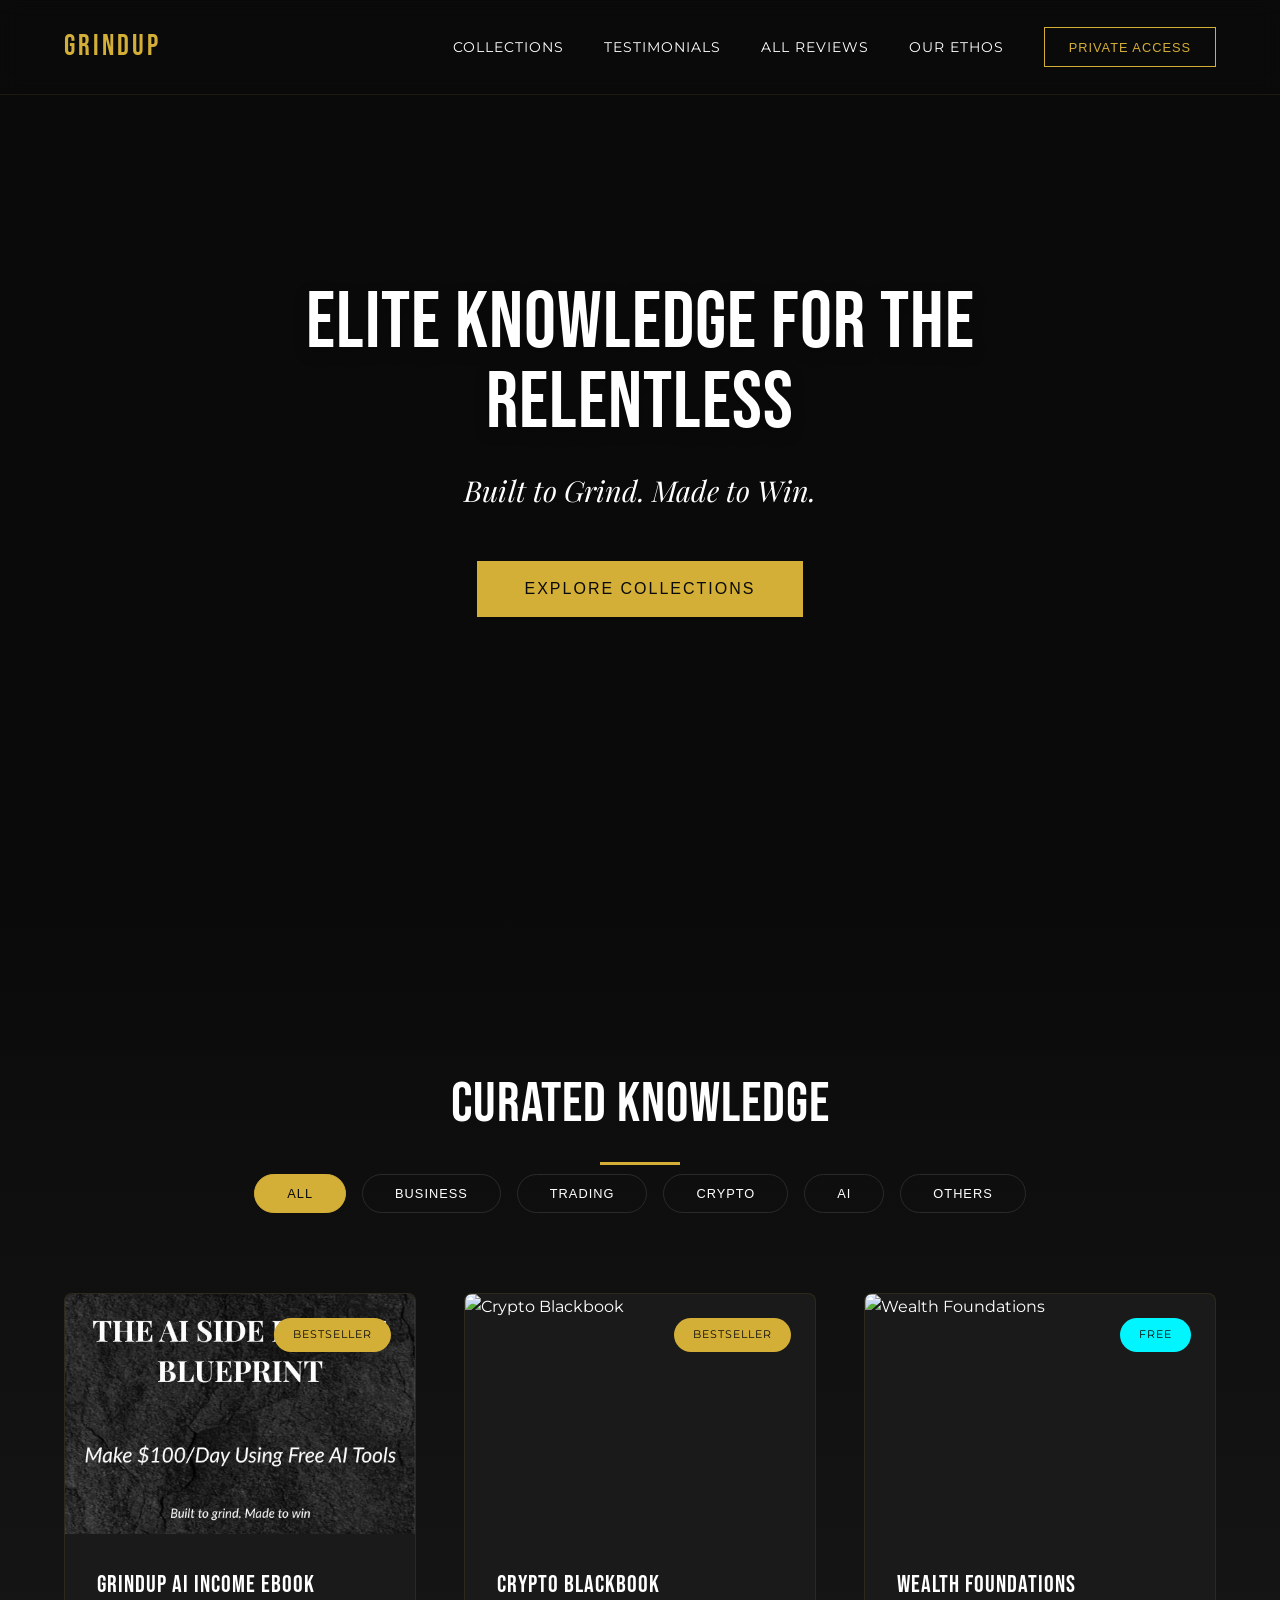
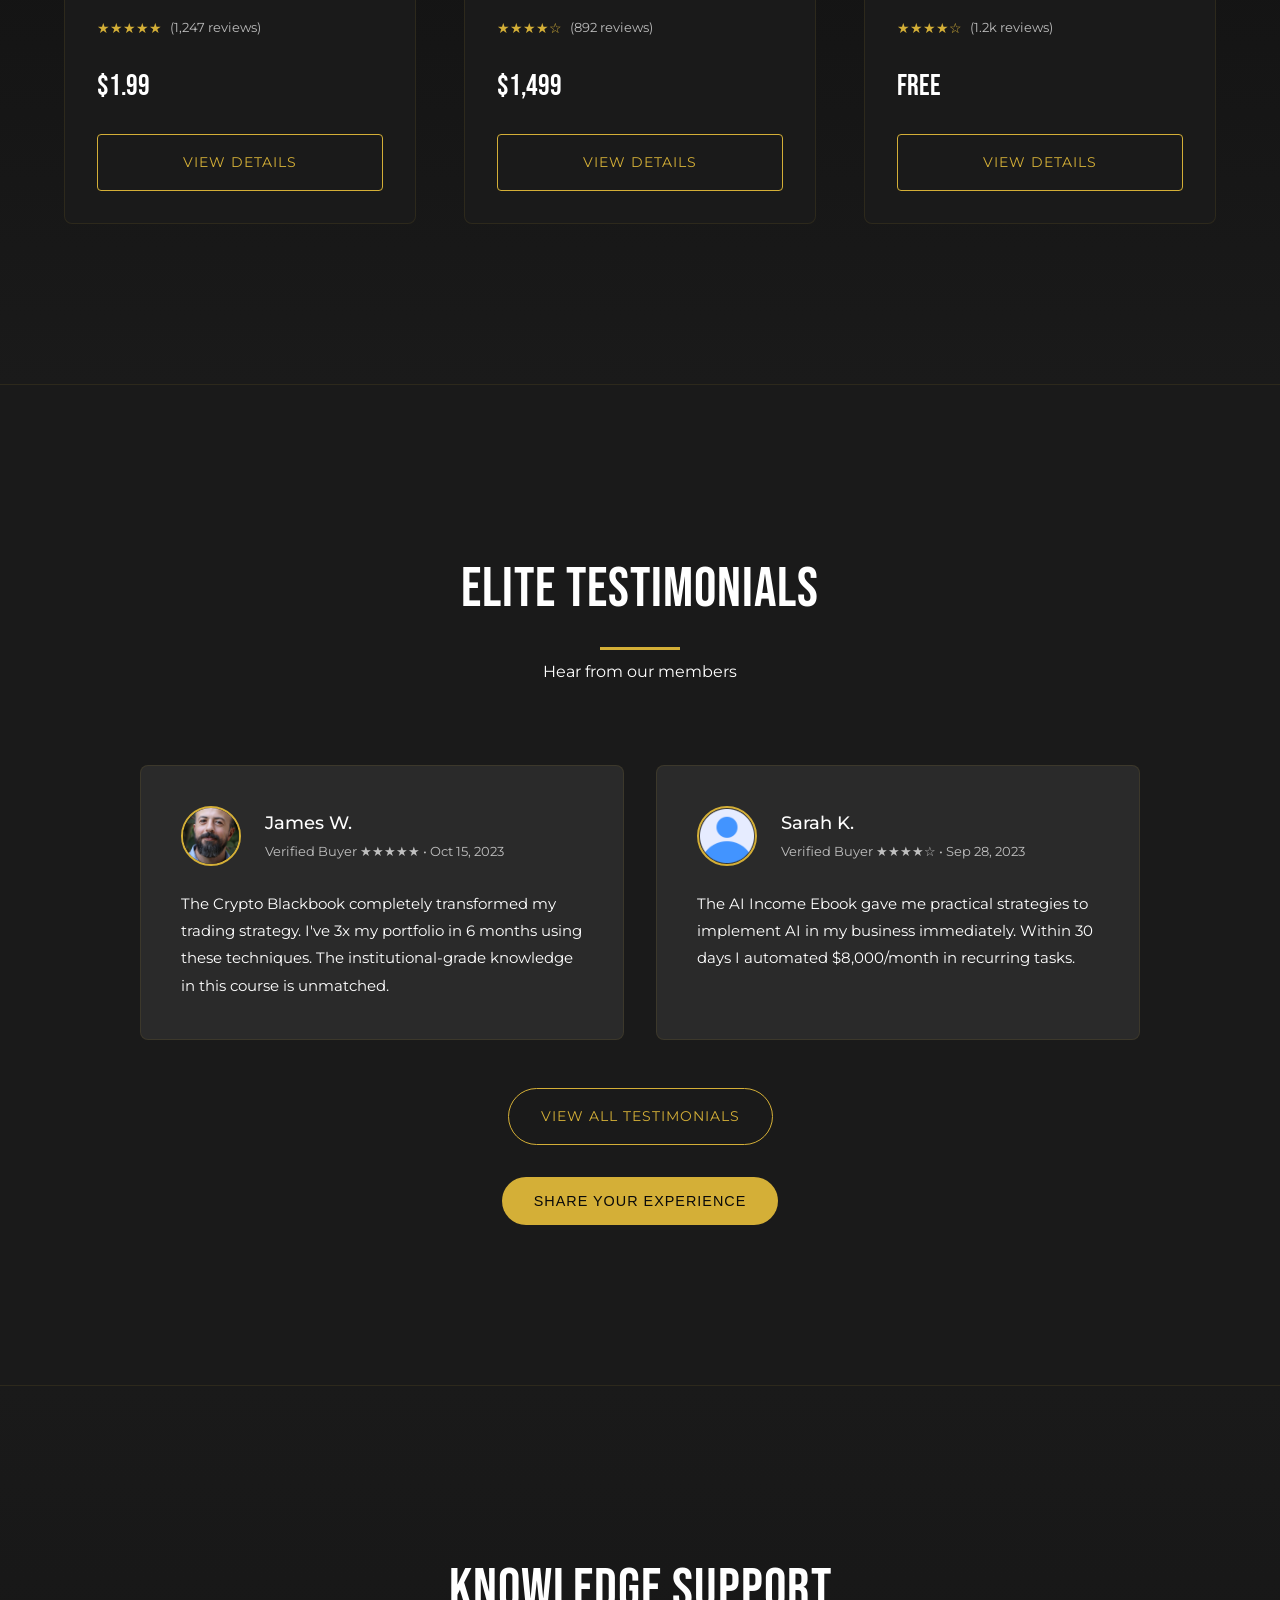
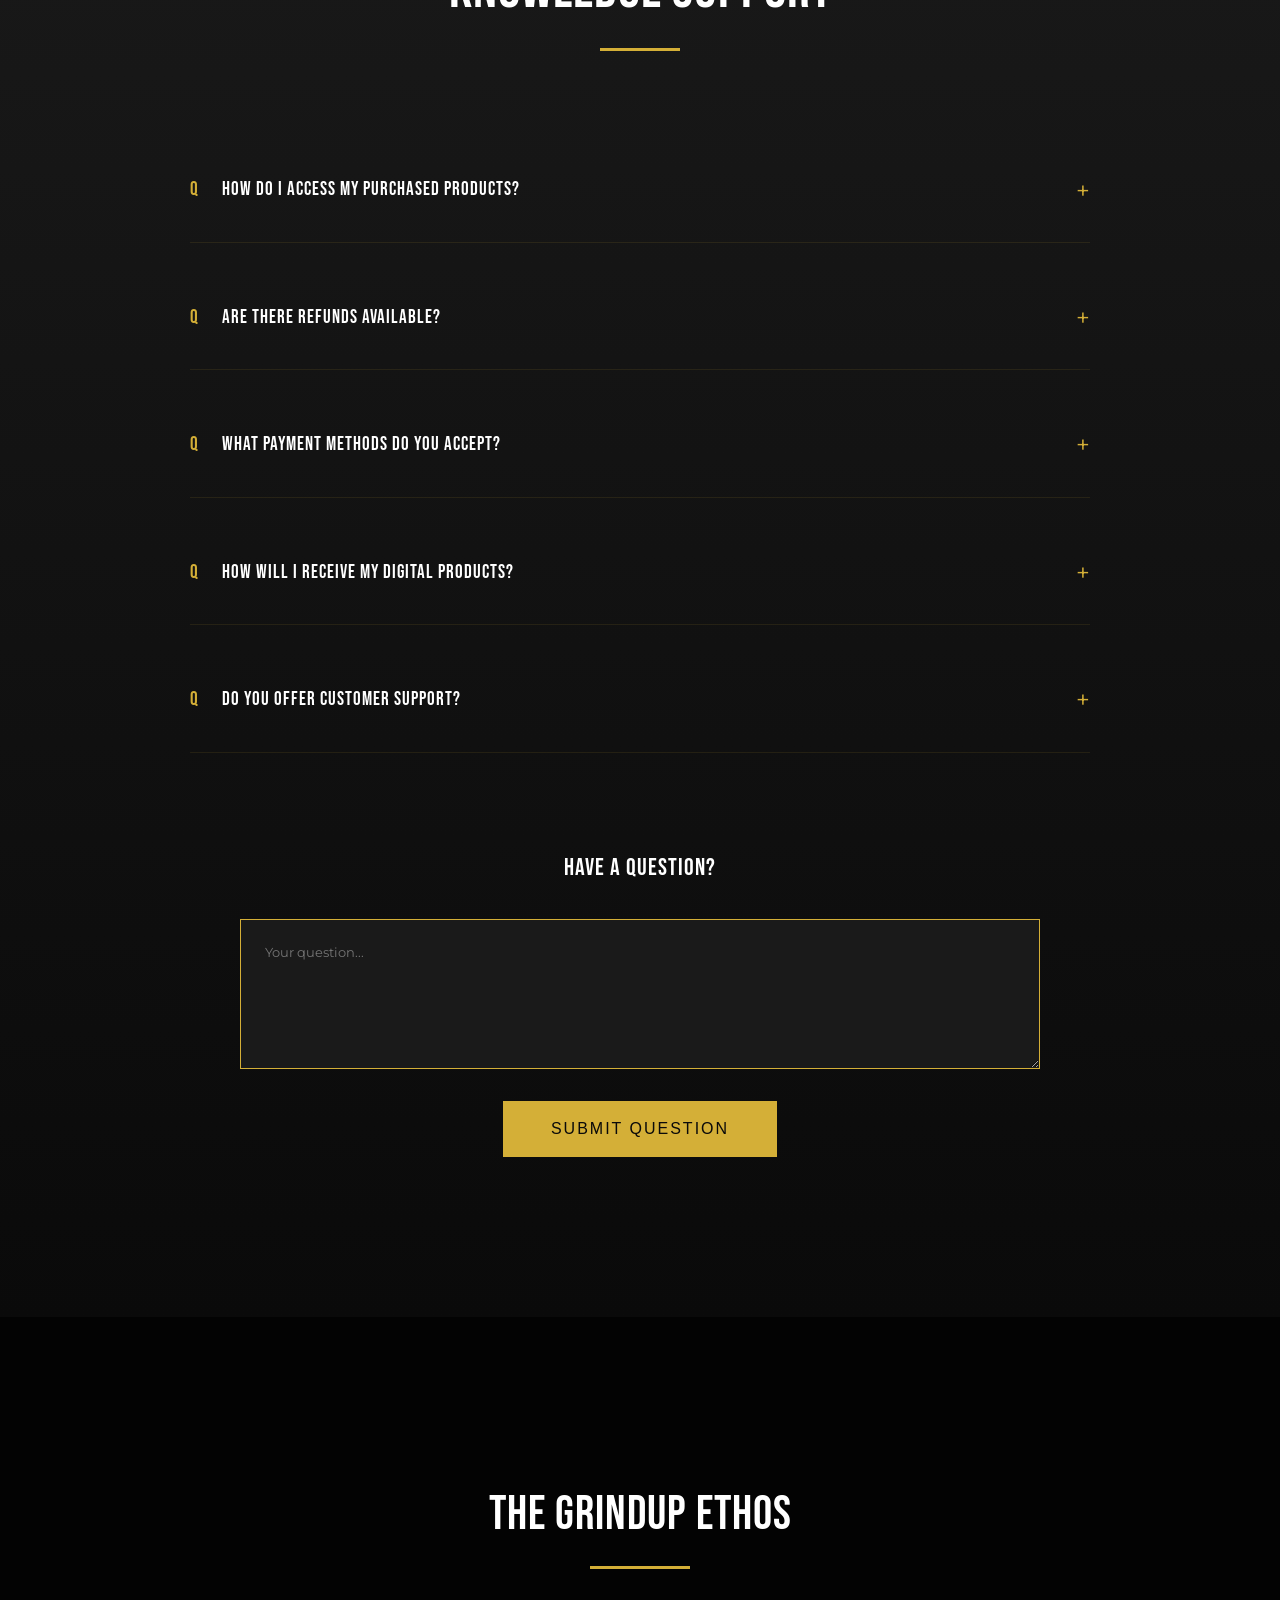
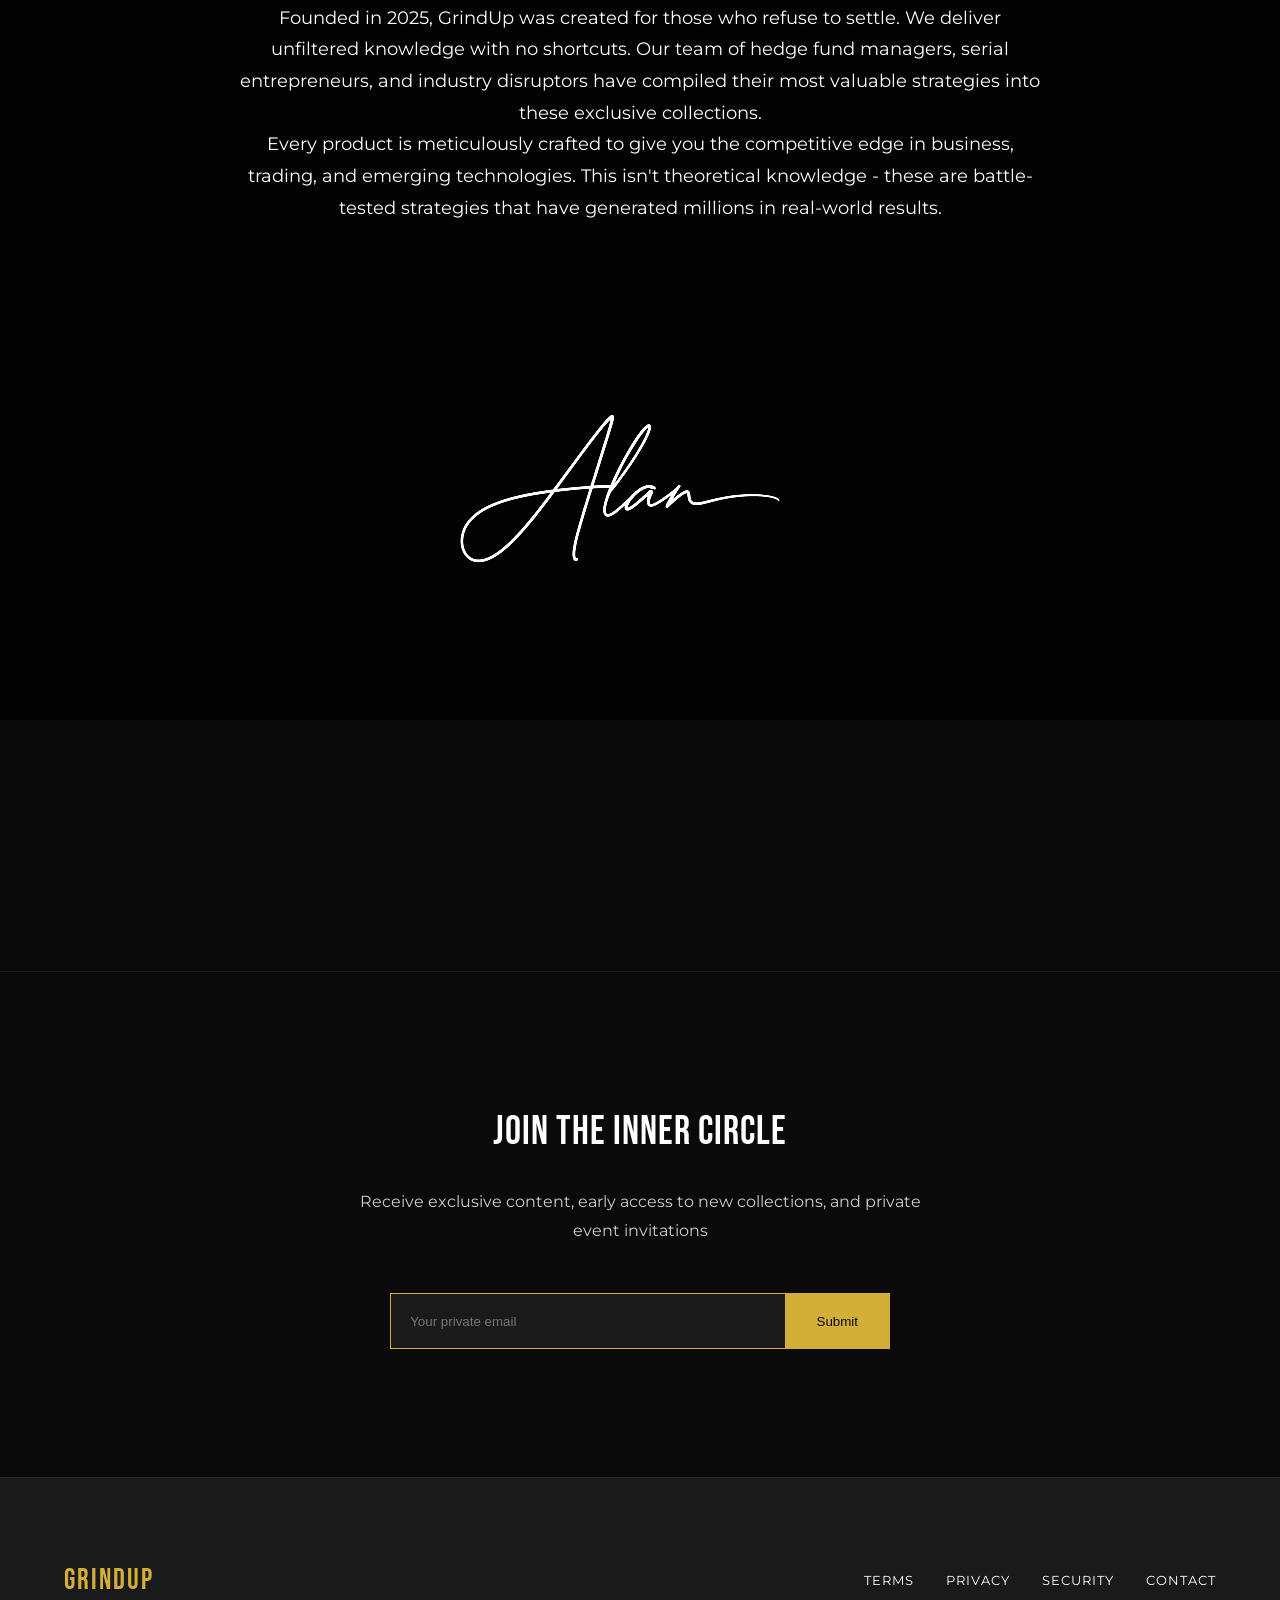
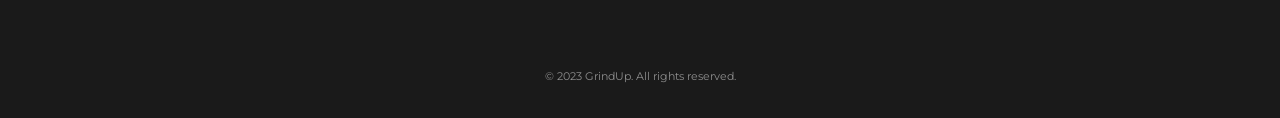
==== index.html @ 890e5613 "Update index.html" ====
<!DOCTYPE html>
<html lang="en" data-theme="dark">
<head>
  <meta charset="UTF-8">
  <meta name="viewport" content="width=device-width, initial-scale=1.0">
  <title>GrindUp | Built to Grind. Made to Win.</title>
  <link href="https://fonts.googleapis.com/css2?family=Bebas+Neue&family=Playfair+Display:wght@700&family=Montserrat:wght@400;500&display=swap" rel="stylesheet">
  <style>
    /* ===== GLOBAL STYLES ===== */
    :root {
      --black: #0A0A0A;
      --dark-gray: #1A1A1A;
      --medium-gray: #2A2A2A;
      --gold: #D4AF37;
      --gold-light: #E6C875;
      --teal: #00F5FF;
      --white: #FFFFFF;
      --font-heading: 'Bebas Neue', sans-serif;
      --font-subheading: 'Playfair Display', serif;
      --font-body: 'Montserrat', sans-serif;
    }

    * {
      margin: 0;
      padding: 0;
      box-sizing: border-box;
    }

    body {
      font-family: var(--font-body);
      background: var(--black);
      color: var(--white);
      line-height: 1.6;
      overflow-x: hidden;
      scroll-behavior: smooth;
    }

    h1, h2, h3, h4 {
      font-family: var(--font-heading);
      letter-spacing: 1px;
      font-weight: normal;
    }

    a {
      text-decoration: none;
      color: var(--gold);
      transition: all 0.3s ease;
    }

    /* ===== PREMIUM LOADER ===== */
    .loader {
      position: fixed;
      top: 0;
      left: 0;
      width: 100%;
      height: 100%;
      background: var(--black);
      display: flex;
      justify-content: center;
      align-items: center;
      z-index: 9999;
      transition: opacity 0.8s ease;
    }

    .loader-content {
      display: flex;
      flex-direction: column;
      align-items: center;
    }

    .loader-logo {
      width: 120px;
      margin-bottom: 2rem;
      animation: pulse 2s infinite;
    }

    .loader-bar {
      width: 200px;
      height: 2px;
      background: rgba(212,175,55,0.2);
      position: relative;
      overflow: hidden;
    }

    .loader-bar::after {
      content: '';
      position: absolute;
      top: 0;
      left: 0;
      width: 40%;
      height: 100%;
      background: var(--gold);
      animation: loading 2s infinite ease-in-out;
    }

    @keyframes loading {
      0% { left: -40%; }
      100% { left: 140%; }
    }

    @keyframes pulse {
      0% { transform: scale(0.95); opacity: 0.8; }
      50% { transform: scale(1); opacity: 1; }
      100% { transform: scale(0.95); opacity: 0.8; }
    }

    /* ===== LUXURY NAVBAR ===== */
    .luxury-nav {
      display: flex;
      justify-content: space-between;
      align-items: center;
      padding: 1.5rem 5%;
      position: fixed;
      width: 100%;
      top: 0;
      background: rgba(10,10,10,0.9);
      backdrop-filter: blur(10px);
      z-index: 1000;
      border-bottom: 1px solid rgba(212,175,55,0.1);
      transition: all 0.3s ease;
    }

    .luxury-nav.scrolled {
      padding: 1rem 5%;
      background: rgba(10,10,10,0.98);
    }

    .nav-brand {
      font-family: var(--font-heading);
      font-size: 1.8rem;
      color: var(--gold);
      letter-spacing: 3px;
      position: relative;
      cursor: pointer;
    }

    .nav-brand::after {
      content: '';
      position: absolute;
      bottom: -5px;
      left: 0;
      width: 100%;
      height: 2px;
      background: var(--gold);
      transform: scaleX(0);
      transition: transform 0.3s ease;
    }

    .nav-brand:hover::after {
      transform: scaleX(1);
    }

    .nav-links {
      display: flex;
      align-items: center;
      gap: 2.5rem;
    }

    .nav-links a {
      color: var(--white);
      text-transform: uppercase;
      font-size: 0.9rem;
      letter-spacing: 1px;
      position: relative;
      transition: color 0.3s ease;
    }

    .nav-links a::after {
      content: '';
      position: absolute;
      bottom: -5px;
      left: 0;
      width: 0;
      height: 1px;
      background: var(--gold);
      transition: width 0.3s ease;
    }

    .nav-links a:hover {
      color: var(--gold-light);
    }

    .nav-links a:hover::after {
      width: 100%;
    }

    .auth-trigger {
      background: transparent;
      border: 1px solid var(--gold);
      color: var(--gold);
      padding: 0.7rem 1.5rem;
      font-size: 0.8rem;
      text-transform: uppercase;
      letter-spacing: 1px;
      cursor: pointer;
      transition: all 0.3s ease;
    }

    .auth-trigger:hover {
      background: rgba(212,175,55,0.1);
    }

    /* ===== CINEMATIC HERO SECTION ===== */
    .hero {
      height: 100vh;
      min-height: 800px;
      position: relative;
      display: flex;
      align-items: center;
      justify-content: center;
      overflow: hidden;
    }

    .hero-video-wrapper {
      position: absolute;
      top: 0;
      left: 0;
      width: 100%;
      height: 100%;
      overflow: hidden;
    }

    .hero-video {
      width: 100%;
      height: 100%;
      object-fit: cover;
      opacity: 0.4;
    }

    .hero-content {
      position: relative;
      z-index: 2;
      text-align: center;
      max-width: 900px;
      margin: 0 auto;
      padding: 0 2rem;
      opacity: 0;
      transform: translateY(30px);
      animation: fadeInUp 1s ease 0.5s forwards;
    }

    .hero-content h1 {
      font-size: 5rem;
      margin-bottom: 1.5rem;
      line-height: 1;
      text-shadow: 0 5px 15px rgba(0,0,0,0.3);
    }

    .tagline {
      font-family: var(--font-subheading);
      font-size: 1.8rem;
      margin-bottom: 3rem;
      font-style: italic;
      opacity: 0;
      animation: fadeIn 1s ease 1s forwards;
    }

    .cta-gold {
      background: var(--gold);
      color: var(--black);
      border: none;
      padding: 1.2rem 3rem;
      font-size: 1rem;
      text-transform: uppercase;
      letter-spacing: 2px;
      font-weight: 500;
      cursor: pointer;
      transition: all 0.3s ease;
      position: relative;
      overflow: hidden;
      opacity: 0;
      animation: fadeIn 1s ease 1.5s forwards;
    }

    .cta-gold::before {
      content: '';
      position: absolute;
      top: 0;
      left: -100%;
      width: 100%;
      height: 100%;
      background: linear-gradient(90deg, transparent, rgba(255,255,255,0.2), transparent);
      transition: all 0.6s ease;
    }

    .cta-gold:hover::before {
      left: 100%;
    }

    .cta-gold:hover {
      transform: translateY(-3px);
      box-shadow: 0 10px 25px rgba(212,175,55,0.4);
    }

    /* ===== PREMIUM PRODUCTS SECTION ===== */
    .products-section {
      padding: 10rem 5%;
      background: linear-gradient(to bottom, var(--black) 0%, var(--dark-gray) 100%);
      position: relative;
    }

    .products-section::before {
      content: '';
      position: absolute;
      top: 0;
      left: 0;
      width: 100%;
      height: 100px;
      background: linear-gradient(to bottom, var(--black), transparent);
      z-index: 2;
    }

    .section-header {
      text-align: center;
      margin-bottom: 5rem;
    }

    .section-header h2 {
      font-size: 3.5rem;
      margin-bottom: 1.5rem;
      display: inline-block;
      position: relative;
    }

    .section-header h2::after {
      content: '';
      position: absolute;
      bottom: -15px;
      left: 50%;
      transform: translateX(-50%);
      width: 80px;
      height: 3px;
      background: var(--gold);
    }

    .filter-tabs {
      display: flex;
      justify-content: center;
      gap: 1rem;
      margin-bottom: 4rem;
      flex-wrap: wrap;
    }

    .filter-tabs button {
      background: transparent;
      border: 1px solid var(--medium-gray);
      color: var(--white);
      padding: 0.7rem 2rem;
      font-size: 0.8rem;
      text-transform: uppercase;
      letter-spacing: 1px;
      cursor: pointer;
      transition: all 0.3s ease;
      border-radius: 30px;
    }

    .filter-tabs button:hover {
      border-color: var(--gold-light);
    }

    .filter-tabs button.active {
      background: var(--gold);
      border-color: var(--gold);
      color: var(--black);
    }

    .product-grid {
      display: grid;
      grid-template-columns: repeat(auto-fill, minmax(320px, 1fr));
      gap: 3rem;
    }

    .product-card {
      background: var(--dark-gray);
      border: 1px solid rgba(212,175,55,0.1);
      border-radius: 8px;
      overflow: hidden;
      transition: all 0.4s cubic-bezier(0.175, 0.885, 0.32, 1.275);
      position: relative;
      opacity: 0;
      transform: translateY(30px);
    }

    .product-card.visible {
      opacity: 1;
      transform: translateY(0);
    }

    .product-card:nth-child(1) { transition-delay: 0.1s; }
    .product-card:nth-child(2) { transition-delay: 0.2s; }
    .product-card:nth-child(3) { transition-delay: 0.3s; }

    .product-card:hover {
      transform: translateY(-10px);
      box-shadow: 0 20px 40px rgba(0,0,0,0.3);
      border-color: var(--gold);
    }

    .product-badge {
      position: absolute;
      top: 1.5rem;
      right: 1.5rem;
      padding: 0.5rem 1.2rem;
      font-size: 0.7rem;
      text-transform: uppercase;
      letter-spacing: 1px;
      border-radius: 30px;
      z-index: 2;
    }

    .product-badge.bestseller {
      background: var(--gold);
      color: var(--black);
    }

    .product-badge.free {
      background: var(--teal);
      color: var(--black);
    }

    .product-image {
      height: 240px;
      overflow: hidden;
    }

    .product-image img {
      width: 100%;
      height: 100%;
      object-fit: cover;
      transition: transform 0.8s ease;
    }

    .product-card:hover .product-image img {
      transform: scale(1.1);
    }

    .product-info {
      padding: 2rem;
    }

    .product-info h3 {
      font-size: 1.5rem;
      margin-bottom: 0.8rem;
    }

    .product-rating {
      color: var(--gold);
      margin-bottom: 0.8rem;
      font-size: 0.9rem;
      display: flex;
      align-items: center;
      gap: 0.5rem;
    }

    .product-rating span {
      color: var(--white);
      opacity: 0.7;
      font-size: 0.8rem;
    }

    .product-price {
      font-size: 1.8rem;
      font-weight: 500;
      margin: 1.5rem 0;
      font-family: var(--font-heading);
    }

    .view-product {
      width: 100%;
      background: transparent;
      border: 1px solid var(--gold);
      color: var(--gold);
      padding: 1rem;
      text-transform: uppercase;
      letter-spacing: 1px;
      font-size: 0.9rem;
      cursor: pointer;
      transition: all 0.3s ease;
      border-radius: 4px;
      text-align: center;
      display: block;
    }

    .view-product:hover {
      background: rgba(212,175,55,0.1);
    }

    /* ===== LUXURY REVIEWS SECTION ===== */
    .reviews-section {
      padding: 10rem 5%;
      background: var(--dark-gray);
      border-top: 1px solid rgba(212,175,55,0.1);
      border-bottom: 1px solid rgba(212,175,55,0.1);
      position: relative;
    }

    .reviews-container {
      max-width: 1000px;
      margin: 0 auto;
      display: grid;
      grid-template-columns: repeat(auto-fill, minmax(450px, 1fr));
      gap: 2rem;
    }

    .review-card {
      background: var(--medium-gray);
      border-radius: 8px;
      padding: 2.5rem;
      border: 1px solid rgba(212,175,55,0.1);
      transition: all 0.3s ease;
      opacity: 0;
      transform: translateY(30px);
    }

    .review-card.visible {
      opacity: 1;
      transform: translateY(0);
    }

    .review-card:nth-child(1) { transition-delay: 0.1s; }
    .review-card:nth-child(2) { transition-delay: 0.2s; }

    .review-card:hover {
      border-color: var(--gold);
      transform: translateY(-5px);
    }

    .reviewer-info {
      display: flex;
      align-items: center;
      margin-bottom: 1.5rem;
    }

    .reviewer-info img {
      width: 60px;
      height: 60px;
      border-radius: 50%;
      object-fit: cover;
      margin-right: 1.5rem;
      border: 2px solid var(--gold);
    }

    .reviewer-name {
      font-weight: 500;
      margin-bottom: 0.3rem;
      font-size: 1.1rem;
    }

    .reviewer-meta {
      font-size: 0.8rem;
      opacity: 0.7;
      display: flex;
      align-items: center;
      gap: 0.5rem;
    }

    .review-text {
      line-height: 1.8;
      font-size: 0.95rem;
    }

    .view-all-reviews {
      display: block;
      margin: 3rem auto 0;
      background: transparent;
      border: 1px solid var(--gold);
      color: var(--gold);
      padding: 1rem 2rem;
      text-transform: uppercase;
      letter-spacing: 1px;
      font-size: 0.9rem;
      cursor: pointer;
      transition: all 0.3s ease;
      border-radius: 30px;
      text-align: center;
      width: fit-content;
    }

    .view-all-reviews:hover {
      background: rgba(212,175,55,0.1);
    }

    .leave-review {
      display: block;
      margin: 2rem auto 0;
      background: var(--gold);
      color: var(--black);
      border: none;
      padding: 1rem 2rem;
      text-transform: uppercase;
      letter-spacing: 1px;
      font-size: 0.9rem;
      cursor: pointer;
      transition: all 0.3s ease;
      border-radius: 30px;
      text-align: center;
      width: fit-content;
    }

    .leave-review:hover {
      background: var(--gold-light);
    }

    /* ===== PREMIUM FAQ SECTION ===== */
    .faq-section {
      padding: 10rem 5%;
      background: linear-gradient(to bottom, var(--dark-gray) 0%, var(--black) 100%);
    }

    .faq-container {
      max-width: 900px;
      margin: 0 auto;
    }

    .faq-item {
      margin-bottom: 1.5rem;
      border-bottom: 1px solid rgba(212,175,55,0.1);
    }

    .faq-question {
      padding: 2rem 0;
      cursor: pointer;
      display: flex;
      justify-content: space-between;
      align-items: center;
      transition: all 0.3s ease;
    }

    .faq-question:hover {
      padding-left: 1rem;
    }

    .faq-question h4 {
      font-size: 1.2rem;
      font-weight: normal;
      position: relative;
      padding-left: 2rem;
    }

    .faq-question h4::before {
      content: 'Q';
      position: absolute;
      left: 0;
      color: var(--gold);
      font-family: var(--font-heading);
    }

    .faq-toggle {
      font-size: 1.5rem;
      color: var(--gold);
      transition: transform 0.3s ease;
    }

    .faq-answer {
      max-height: 0;
      overflow: hidden;
      transition: max-height 0.5s ease;
    }

    .faq-answer p {
      padding: 0 2rem 2rem;
      line-height: 1.8;
      position: relative;
    }

    .faq-answer p::before {
      content: 'A';
      position: absolute;
      left: 0;
      color: var(--teal);
      font-family: var(--font-heading);
    }

    .faq-item.active .faq-toggle {
      transform: rotate(45deg);
    }

    .ask-question {
      max-width: 800px;
      margin: 6rem auto 0;
      text-align: center;
    }

    .ask-question h3 {
      font-size: 1.5rem;
      margin-bottom: 2rem;
    }

    .ask-question textarea {
      width: 100%;
      min-height: 150px;
      padding: 1.5rem;
      background: var(--dark-gray);
      border: 1px solid var(--gold);
      color: var(--white);
      margin-bottom: 1.5rem;
      font-family: var(--font-body);
      resize: vertical;
    }

   /* ===== LUXURY ABOUT SECTION ===== */
.about-section {
  padding: 10rem 5%;
  position: relative;
  text-align: center;
}

.about-section::before {
  content: '';
  position: absolute;
  top: 0;
  left: 0;
  width: 100%;
  height: 80%;
  background: rgba(0,0,0,0.7);
}

.about-content {
  max-width: 800px;
  margin: 0 auto;
  position: relative;
  z-index: 2;
}

.about-content h2 {
  font-size: 3rem;
  margin-bottom: 3rem;
  position: relative;
  display: inline-block;
}

.about-content h2::after {
  content: '';
  position: absolute;
  bottom: -15px;
  left: 50%;
  transform: translateX(-50%);
  width: 100px;
  height: 3px;
  background: var(--gold);
}

.about-text {
  line-height: 1.8;
  margin-bottom: 3rem;
  font-size: 1.1rem;
  position: relative; /* Needed for signature positioning */
  padding-bottom: 20px; /* Creates space for signature */
}

.signature { 
  display: block;
  margin: auto;
  position: relative;
  left: -20px; /* move 20px left on larger screens */
  top: -50px;  /* move 50px up */
}

/* On screens 600px wide or smaller, center it and adjust position */
@media (max-width: 600px) {
  .signature {
    left: 0;
    top: -18px; /* slightly up for mobile */
  }
}

    /* ===== EXCLUSIVE NEWSLETTER ===== */
    .newsletter {
      padding: 8rem 5%;
      background: var(--black);
      text-align: center;
      border-top: 1px solid rgba(212,175,55,0.1);
    }

    .newsletter h2 {
      font-size: 2.5rem;
      margin-bottom: 1.5rem;
    }

    .newsletter p {
      max-width: 600px;
      margin: 0 auto 3rem;
      opacity: 0.8;
      line-height: 1.8;
    }

    .newsletter-form {
      display: flex;
      max-width: 500px;
      margin: 0 auto;
    }

    .newsletter-form input {
      flex: 1;
      padding: 1.2rem;
      background: var(--dark-gray);
      border: 1px solid var(--gold);
      color: var(--white);
      border-right: none;
    }

    .newsletter-form button {
      background: var(--gold);
      color: var(--black);
      border: none;
      padding: 0 2rem;
      font-weight: 500;
      cursor: pointer;
      transition: all 0.3s ease;
    }

    .newsletter-form button:hover {
      background: var(--gold-light);
    }

    /* ===== LUXURY FOOTER ===== */
    .luxury-footer {
      padding: 5rem 5% 2rem;
      background: var(--dark-gray);
      border-top: 1px solid rgba(212,175,55,0.1);
    }

    .footer-content {
      display: flex;
      justify-content: space-between;
      align-items: center;
      max-width: 1200px;
      margin: 0 auto;
    }

    .footer-brand {
      font-family: var(--font-heading);
      font-size: 1.8rem;
      color: var(--gold);
      letter-spacing: 2px;
    }

    .footer-links {
      display: flex;
      gap: 2rem;
    }

    .footer-links a {
      color: var(--white);
      font-size: 0.8rem;
      text-transform: uppercase;
      letter-spacing: 1px;
      transition: color 0.3s ease;
    }

    .footer-links a:hover {
      color: var(--gold);
    }

    .copyright {
      text-align: center;
      margin-top: 4rem;
      font-size: 0.7rem;
      opacity: 0.5;
    }

    /* ===== PREMIUM MODALS ===== */
    .modal {
      position: fixed;
      top: 0;
      left: 0;
      width: 100%;
      height: 100%;
      background: rgba(0,0,0,0.9);
      backdrop-filter: blur(10px);
      display: none;
      justify-content: center;
      align-items: center;
      z-index: 2000;
      opacity: 0;
      transition: opacity 0.3s ease;
    }

    .modal.active {
      display: flex;
      opacity: 1;
    }

    .modal-content {
      background: var(--dark-gray);
      border: 1px solid var(--gold);
      max-width: 500px;
      width: 90%;
      padding: 3rem;
      position: relative;
      transform: translateY(20px);
      transition: transform 0.3s ease;
    }

    .modal.active .modal-content {
      transform: translateY(0);
    }

    .close-modal {
      position: absolute;
      top: 1.5rem;
      right: 1.5rem;
      background: none;
      border: none;
      color: var(--white);
      font-size: 1.5rem;
      cursor: pointer;
      transition: color 0.3s ease;
    }

    .close-modal:hover {
      color: var(--gold);
    }

    /* ===== ANIMATIONS ===== */
    @keyframes fadeIn {
      from { opacity: 0; }
      to { opacity: 1; }
    }

    @keyframes fadeInUp {
      from { opacity: 0; transform: translateY(30px); }
      to { opacity: 1; transform: translateY(0); }
    }

    /* ===== RESPONSIVE DESIGN ===== */
    @media (max-width: 1200px) {
      .hero-content h1 {
        font-size: 4rem;
      }
    }

    @media (max-width: 992px) {
      .hero-content h1 {
        font-size: 3.5rem;
      }
      
      .reviews-container {
        grid-template-columns: 1fr;
      }
    }

    @media (max-width: 768px) {
      .luxury-nav {
        padding: 1rem 5%;
      }
      
      .nav-links {
        display: none;
      }
      
      .hero-content h1 {
        font-size: 2.8rem;
      }
      
      .tagline {
        font-size: 1.4rem;
      }
      
      .product-grid {
        grid-template-columns: 1fr;
      }
      
      .footer-content {
        flex-direction: column;
        gap: 2rem;
        text-align: center;
      }
      
      .footer-links {
        flex-direction: column;
        gap: 1rem;
      }
    }

    @media (max-width: 576px) {
      .hero-content h1 {
        font-size: 2.2rem;
      }
      
      .section-header h2 {
        font-size: 2.5rem;
      }
      
      .filter-tabs {
        flex-direction: column;
        align-items: center;
      }
      
      .newsletter-form {
        flex-direction: column;
      }
      
      .newsletter-form input {
        border-right: 1px solid var(--gold);
        border-bottom: none;
      }
    }
  </style>
</head>
<body>
  <!-- Premium Loading Screen -->
  <div class="loader">
    <div class="loader-content">
      <img src="assets/Images/bg remove.png" class="loader-logo" alt="GrindUp">
      <div class="loader-bar"></div>
    </div>
  </div>

  <!-- Main Container -->
  <div class="container">
    <!-- Luxury Navbar -->
    <nav class="luxury-nav" id="navbar">
      <div class="nav-brand" id="home-logo">GRINDUP</div>
      <div class="nav-links">
        <a href="#products">Collections</a>
        <a href="#reviews">Testimonials</a>
        <a href="reviews.html">All Reviews</a>
        <a href="#about">Our Ethos</a>
        <button class="auth-trigger" id="login-btn">Private Access</button>
      </div>
    </nav>

    <!-- Cinematic Hero Section -->
    <section class="hero">
      <div class="hero-video-wrapper">
        <video autoplay muted loop class="hero-video">
          <source src="assets/video/hero-video.mp4" type="video/mp4">
        </video>
      </div>
      <div class="hero-content">
        <h1>ELITE KNOWLEDGE FOR THE RELENTLESS</h1>
        <p class="tagline">Built to Grind. Made to Win.</p>
        <button class="cta-gold" id="view-products">Explore Collections</button>
      </div>
    </section>

    <!-- Premium Products Section -->
    <section id="products" class="products-section">
      <div class="section-header">
        <h2>Curated Knowledge</h2>
        <div class="filter-tabs" id="filter-tabs">
          <button class="filter-btn active" data-category="all">All</button>
          <button class="filter-btn" data-category="business">Business</button>
          <button class="filter-btn" data-category="trading">Trading</button>
          <button class="filter-btn" data-category="crypto">Crypto</button>
          <button class="filter-btn" data-category="ai">AI</button>
          <button class="filter-btn" data-category="ai">Others</button>
        </div>
      </div>
      <div class="product-grid" id="product-grid">
        <!-- Product 1 -->
        <div class="product-card">
          <div class="product-badge bestseller">BESTSELLER</div>
          <div class="product-image">
            <img src="assets/Images/ebook-cover.jpg" alt="AI Income Ebook">
          </div>
          <div class="product-info">
            <h3>GrindUp AI Income Ebook</h3>
            <div class="product-rating">★★★★★ <span>(1,247 reviews)</span></div>
            <div class="product-price">$1.99</div>
            <a href="GrindUp_AI_Income_Ebook.html" class="view-product">View Details</a>
          </div>
        </div>
        
        <!-- Product 2 -->
        <div class="product-card">
          <div class="product-badge bestseller">BESTSELLER</div>
          <div class="product-image">
            <img src="assets/images/crypto-blackbook.jpg" alt="Crypto Blackbook">
          </div>
          <div class="product-info">
            <h3>Crypto Blackbook</h3>
            <div class="product-rating">★★★★☆ <span>(892 reviews)</span></div>
            <div class="product-price">$1,499</div>
            <a href="crypto-blackbook.html" class="view-product">View Details</a>
          </div>
        </div>
        
        <!-- Product 3 -->
        <div class="product-card">
          <div class="product-badge free">FREE</div>
          <div class="product-image">
            <img src="assets/images/wealth-foundations.jpg" alt="Wealth Foundations">
          </div>
          <div class="product-info">
            <h3>Wealth Foundations</h3>
            <div class="product-rating">★★★★☆ <span>(1.2k reviews)</span></div>
            <div class="product-price">FREE</div>
            <a href="#" class="view-product">View Details</a>
          </div>
        </div>
      </div>
    </section>

    <!-- Elite Reviews Section -->
    <section id="reviews" class="reviews-section">
      <div class="section-header">
        <h2>Elite Testimonials</h2>
        <p>Hear from our members</p>
      </div>
      <div class="reviews-container">
        <!-- Review 1 -->
        <div class="review-card">
          <div class="reviewer-info">
            <img src="assets/Images/user1.jpg" alt="James W.">
            <div>
              <p class="reviewer-name">James W.</p>
              <p class="reviewer-meta">Verified Buyer ★★★★★ • Oct 15, 2023</p>
            </div>
          </div>
          <div class="review-text">
            <p>The Crypto Blackbook completely transformed my trading strategy. I've 3x my portfolio in 6 months using these techniques. The institutional-grade knowledge in this course is unmatched.</p>
          </div>
        </div>
        
        <!-- Review 2 -->
        <div class="review-card">
          <div class="reviewer-info">
            <img src="assets/Images/user.png" alt="Sarah K.">
            <div>
              <p class="reviewer-name">Sarah K.</p>
              <p class="reviewer-meta">Verified Buyer ★★★★☆ • Sep 28, 2023</p>
            </div>
          </div>
          <div class="review-text">
            <p>The AI Income Ebook gave me practical strategies to implement AI in my business immediately. Within 30 days I automated $8,000/month in recurring tasks.</p>
          </div>
        </div>
      </div>
      <a href="reviews.html" class="view-all-reviews">View All Testimonials</a>
      <button class="leave-review" id="leave-review-btn">Share Your Experience</button>
    </section>

    <!-- Knowledge Support Section -->
    <section id="faq" class="faq-section">
      <div class="section-header">
        <h2>Knowledge Support</h2>
      </div>
      <div class="faq-container">
        <!-- FAQ Item 1 -->
        <div class="faq-item">
          <div class="faq-question">
            <h4>How do I access my purchased products?</h4>
            <span class="faq-toggle">+</span>
          </div>
          <div class="faq-answer">
            <p>After purchase, you'll receive immediate access in your account dashboard. All products are available for lifetime access once purchased. You can download them or stream them directly from our secure platform.</p>
          </div>
        </div>
        
        <!-- FAQ Item 2 -->
        <div class="faq-item">
          <div class="faq-question">
            <h4>Are there refunds available?</h4>
            <span class="faq-toggle">+</span>
          </div>
          <div class="faq-answer">
            <p>Due to the digital nature of our products, we do not offer refunds. However, if you're unsatisfied, please contact our support team and we'll work to make it right. Our satisfaction guarantee has helped 99.7% of members achieve their goals.</p>
          </div>
        </div>

        <!-- FAQ Item 3 -->
        <div class="faq-item">
          <div class="faq-question">
            <h4>What payment methods do you accept?</h4>
            <span class="faq-toggle">+</span>
          </div>
          <div class="faq-answer">
            <p>We accept all major credit cards via Stripe, PayPal, and cryptocurrency payments (Bitcoin, Ethereum). All payments are processed securely through our PCI-compliant payment processors.</p>
          </div>
        </div>

        <!-- FAQ Item 4 -->
        <div class="faq-item">
          <div class="faq-question">
            <h4>How will I receive my digital products?</h4>
            <span class="faq-toggle">+</span>
          </div>
          <div class="faq-answer">
            <p>Immediately after purchase, you'll receive a download link via email and access will be granted in your account dashboard. All products are available for lifetime access once purchased.</p>
          </div>
        </div>

        <!-- FAQ Item 5 -->
        <div class="faq-item">
          <div class="faq-question">
            <h4>Do you offer customer support?</h4>
            <span class="faq-toggle">+</span>
          </div>
          <div class="faq-answer">
            <p>Yes, we provide premium customer support via email (support@grindup.com) with an average response time of under 6 hours. VIP members receive priority 24/7 support.</p>
          </div>
        </div>
      </div>
      
      <div class="ask-question">
        <h3>Have a Question?</h3>
        <form id="question-form">
          <textarea placeholder="Your question..." required></textarea>
          <button type="submit" class="cta-gold">Submit Question</button>
        </form>
      </div>
    </section>

    <!-- About Section -->
    <section id="about" class="about-section">
      <div class="about-content">
        <h2>The GrindUp Ethos</h2>
        <div class="about-text">
          <p>Founded in 2025, GrindUp was created for those who refuse to settle. We deliver unfiltered knowledge with no shortcuts. Our team of hedge fund managers, serial entrepreneurs, and industry disruptors have compiled their most valuable strategies into these exclusive collections.</p>
          <p>Every product is meticulously crafted to give you the competitive edge in business, trading, and emerging technologies. This isn't theoretical knowledge - these are battle-tested strategies that have generated millions in real-world results.</p>
        </div>
        <div class="signature">
          <img src="assets/Images/android-chrome-512x512.png" alt="Founder Signature">
        </div>
      </div>
    </section>

    <!-- Exclusive Newsletter -->
    <section class="newsletter">
      <h2>Join The Inner Circle</h2>
      <p>Receive exclusive content, early access to new collections, and private event invitations</p>
      <form class="newsletter-form">
        <input type="email" placeholder="Your private email" required>
        <button type="submit">Submit</button>
      </form>
    </section>

    <!-- Luxury Footer -->
    <footer class="luxury-footer">
      <div class="footer-content">
        <div class="footer-brand">GRINDUP</div>
        <div class="footer-links">
          <a href="terms.html">Terms</a>
          <a href="privacy.html">Privacy</a>
          <a href="security.html">Security</a>
          <a href="contact.html">Contact</a>
        </div>
      </div>
      <div class="copyright">
        © 2023 GrindUp. All rights reserved.
      </div>
    </footer>

    <!-- Login Modal -->
    <div id="auth-modal" class="modal">
      <div class="modal-content">
        <button class="close-modal">&times;</button>
        <h3>ACCESS GRINDUP</h3>
        <p>Enter your credentials securely</p>
        <form id="login-form">
          <div class="form-group">
            <label for="email">Email</label>
            <input type="email" id="email" required>
          </div>
          <div class="form-group">
            <label for="password">Password</label>
            <input type="password" id="password" required>
          </div>
          <button type="submit" class="cta-gold">Login</button>
        </form>
        <p>Don't have an account? <a href="#" id="switch-to-signup">Sign up</a></p>
        <button class="biometric-btn">
          <img src="assets/Images/face-id.png" alt="Face ID">
          Continue with Face ID
        </button>
      </div>
    </div>

    <!-- Review Modal -->
    <div id="review-modal" class="modal">
      <div class="modal-content">
        <button class="close-modal">&times;</button>
        <h3>Share Your Experience</h3>
        <form id="review-form">
          <div class="rating-input">
            <p>Your Rating:</p>
            <div class="stars">
              <span class="star" data-rating="1">☆</span>
              <span class="star" data-rating="2">☆</span>
              <span class="star" data-rating="3">☆</span>
              <span class="star" data-rating="4">☆</span>
              <span class="star" data-rating="5">☆</span>
            </div>
            <input type="hidden" id="rating-value" value="0">
          </div>
          <div class="form-group">
            <label for="review-text">Your Review</label>
            <textarea id="review-text" required></textarea>
          </div>
          <button type="submit" class="cta-gold">Submit Review</button>
        </form>
      </div>
    </div>
  </div>

  <script>
    // ===== LOADER =====
    window.addEventListener('load', function() {
      setTimeout(function() {
        document.querySelector('.loader').style.opacity = '0';
        setTimeout(function() {
          document.querySelector('.loader').style.display = 'none';
        }, 500);
      }, 1500);
    });

    // ===== NAVBAR SCROLL EFFECT =====
    window.addEventListener('scroll', function() {
      const navbar = document.getElementById('navbar');
      if (window.scrollY > 50) {
        navbar.classList.add('scrolled');
      } else {
        navbar.classList.remove('scrolled');
      }
    });

    // ===== SMOOTH SCROLL =====
    document.getElementById('home-logo').addEventListener('click', function(e) {
      e.preventDefault();
      window.scrollTo({
        top: 0,
        behavior: 'smooth'
      });
    });

    document.querySelectorAll('a[href^="#"]').forEach(anchor => {
      anchor.addEventListener('click', function(e) {
        e.preventDefault();
        document.querySelector(this.getAttribute('href')).scrollIntoView({
          behavior: 'smooth'
        });
      });
    });

    // ===== VIEW PRODUCTS BUTTON =====
    document.getElementById('view-products').addEventListener('click', function() {
      document.getElementById('products').scrollIntoView({
        behavior: 'smooth'
      });
    });

    // ===== FILTER PRODUCTS =====
    document.querySelectorAll('.filter-btn').forEach(btn => {
      btn.addEventListener('click', function() {
        document.querySelectorAll('.filter-btn').forEach(b => b.classList.remove('active'));
        this.classList.add('active');
        
        const category = this.dataset.category;
        const products = document.querySelectorAll('.product-card');
        
        products.forEach(product => {
          if (category === 'all') {
            product.style.display = 'block';
          } else {
            const productCategory = product.querySelector('a').getAttribute('href').split('.')[0];
            if (productCategory.includes(category)) {
              product.style.display = 'block';
            } else {
              product.style.display = 'none';
            }
          }
        });
      });
    });

    // ===== SCROLL ANIMATIONS =====
    function checkVisibility() {
      const elements = document.querySelectorAll('.product-card, .review-card');
      elements.forEach(el => {
        const rect = el.getBoundingClientRect();
        const isVisible = (rect.top <= window.innerHeight * 0.8);
        if (isVisible) {
          el.classList.add('visible');
        }
      });
    }

    window.addEventListener('scroll', checkVisibility);
    window.addEventListener('load', checkVisibility);

    // ===== FAQ TOGGLE =====
    document.querySelectorAll('.faq-question').forEach(question => {
      question.addEventListener('click', function() {
        const item = this.parentElement;
        const answer = this.nextElementSibling;
        const toggle = this.querySelector('.faq-toggle');
        
        if (answer.style.maxHeight) {
          answer.style.maxHeight = null;
          item.classList.remove('active');
        } else {
          answer.style.maxHeight = answer.scrollHeight + 'px';
          item.classList.add('active');
        }
      });
    });

    // ===== MODAL TOGGLE =====
    const authModal = document.getElementById('auth-modal');
    const reviewModal = document.getElementById('review-modal');
    const loginBtn = document.getElementById('login-btn');
    const leaveReviewBtn = document.getElementById('leave-review-btn');
    const closeModal = document.querySelectorAll('.close-modal');
    
    loginBtn.addEventListener('click', function() {
      authModal.classList.add('active');
    });
    
    leaveReviewBtn.addEventListener('click', function() {
      reviewModal.classList.add('active');
    });
    
    closeModal.forEach(btn => {
      btn.addEventListener('click', function() {
        this.closest('.modal').classList.remove('active');
      });
    });
    
    // Star rating
    document.addEventListener('click', function(e) {
      if (e.target.classList.contains('star')) {
        const stars = e.target.parentElement.querySelectorAll('.star');
        const rating = e.target.dataset.rating;
        document.getElementById('rating-value').value = rating;
        
        stars.forEach((star, index) => {
          star.textContent = index < rating ? '★' : '☆';
        });
      }
    });
    
    // ===== FORM SUBMISSIONS =====
    document.getElementById('login-form').addEventListener('submit', function(e) {
      e.preventDefault();
      alert('Login functionality would be implemented here');
      authModal.classList.remove('active');
    });
    
    document.getElementById('review-form').addEventListener('submit', function(e) {
      e.preventDefault();
      alert('Thank you for your review! It will appear after approval.');
      reviewModal.classList.remove('active');
    });
    
    document.getElementById('question-form').addEventListener('submit', function(e) {
      e.preventDefault();
      alert('Your question has been submitted! Our team will respond within 24 hours.');
      this.reset();
    });
    
    document.querySelector('.newsletter-form').addEventListener('submit', function(e) {
      e.preventDefault();
      alert('Thanks for subscribing to our Inner Circle!');
      this.reset();
    });
  </script>
</body>
</html>
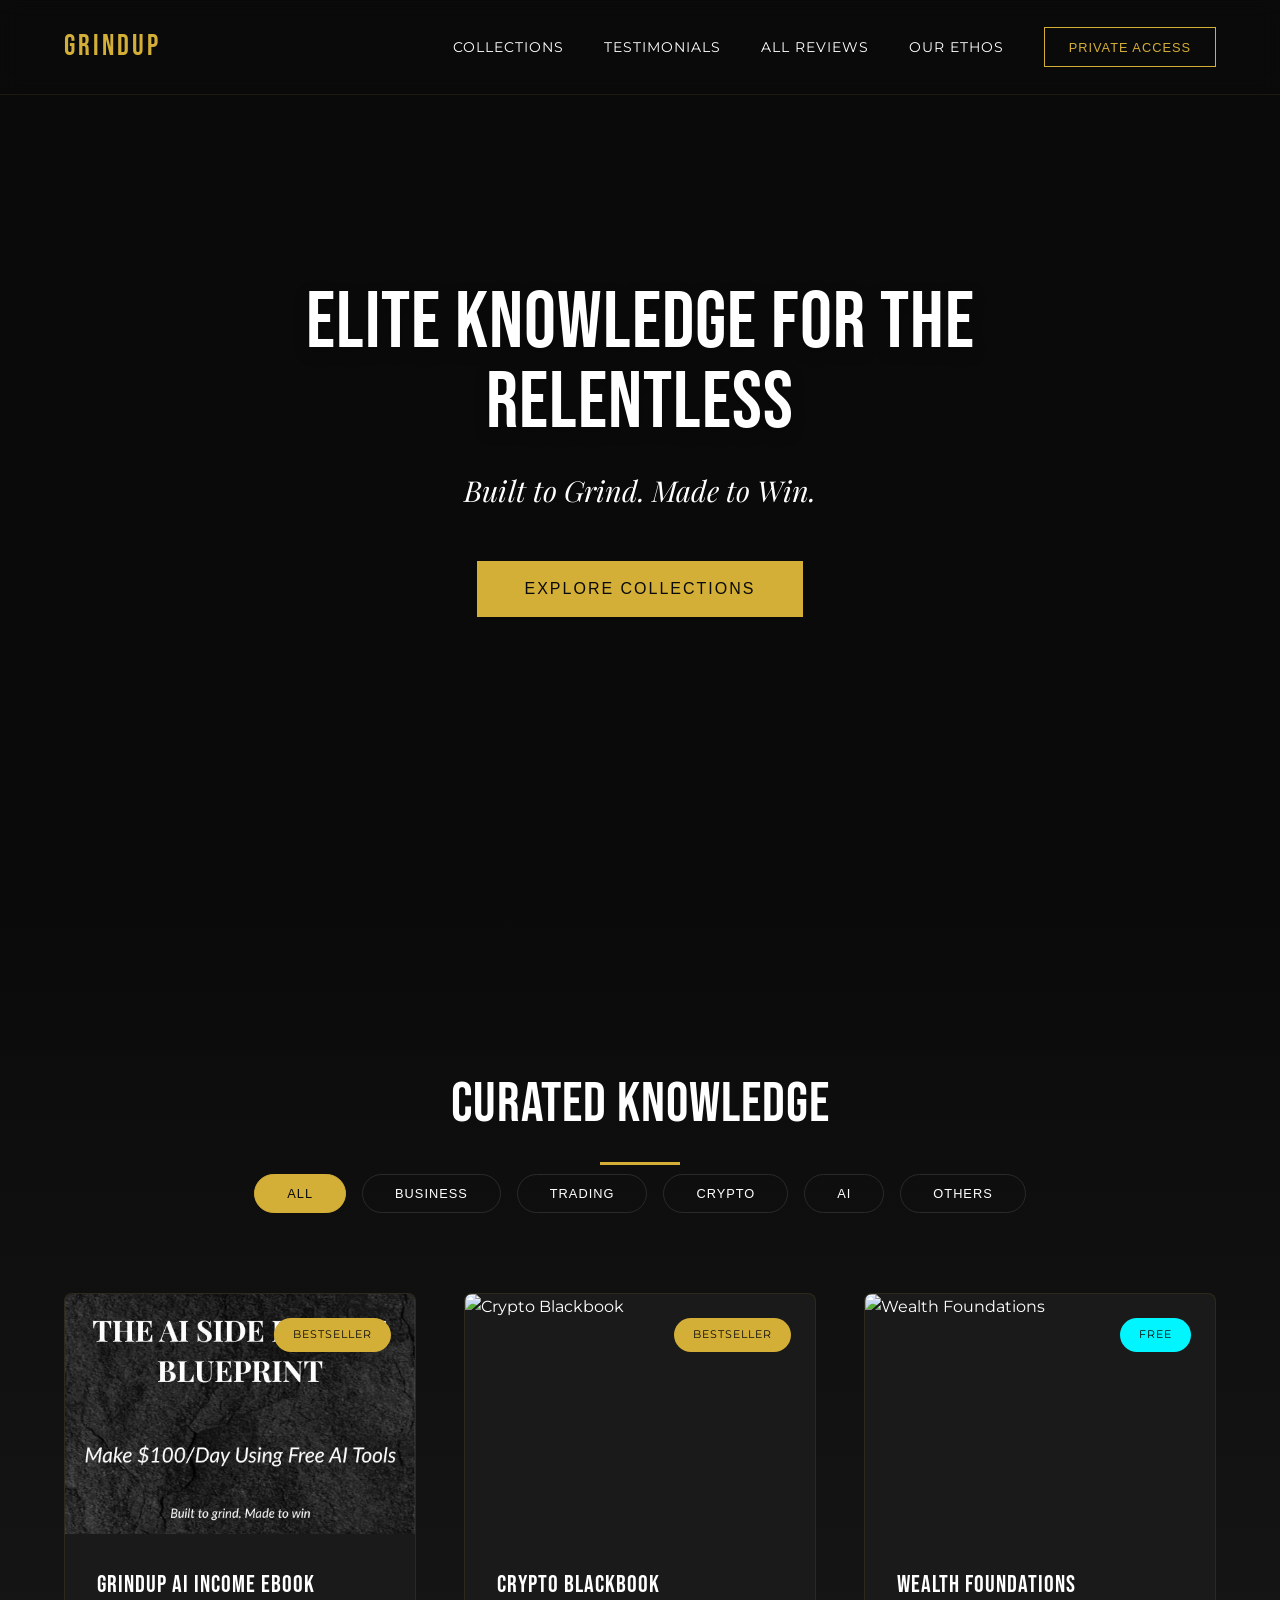
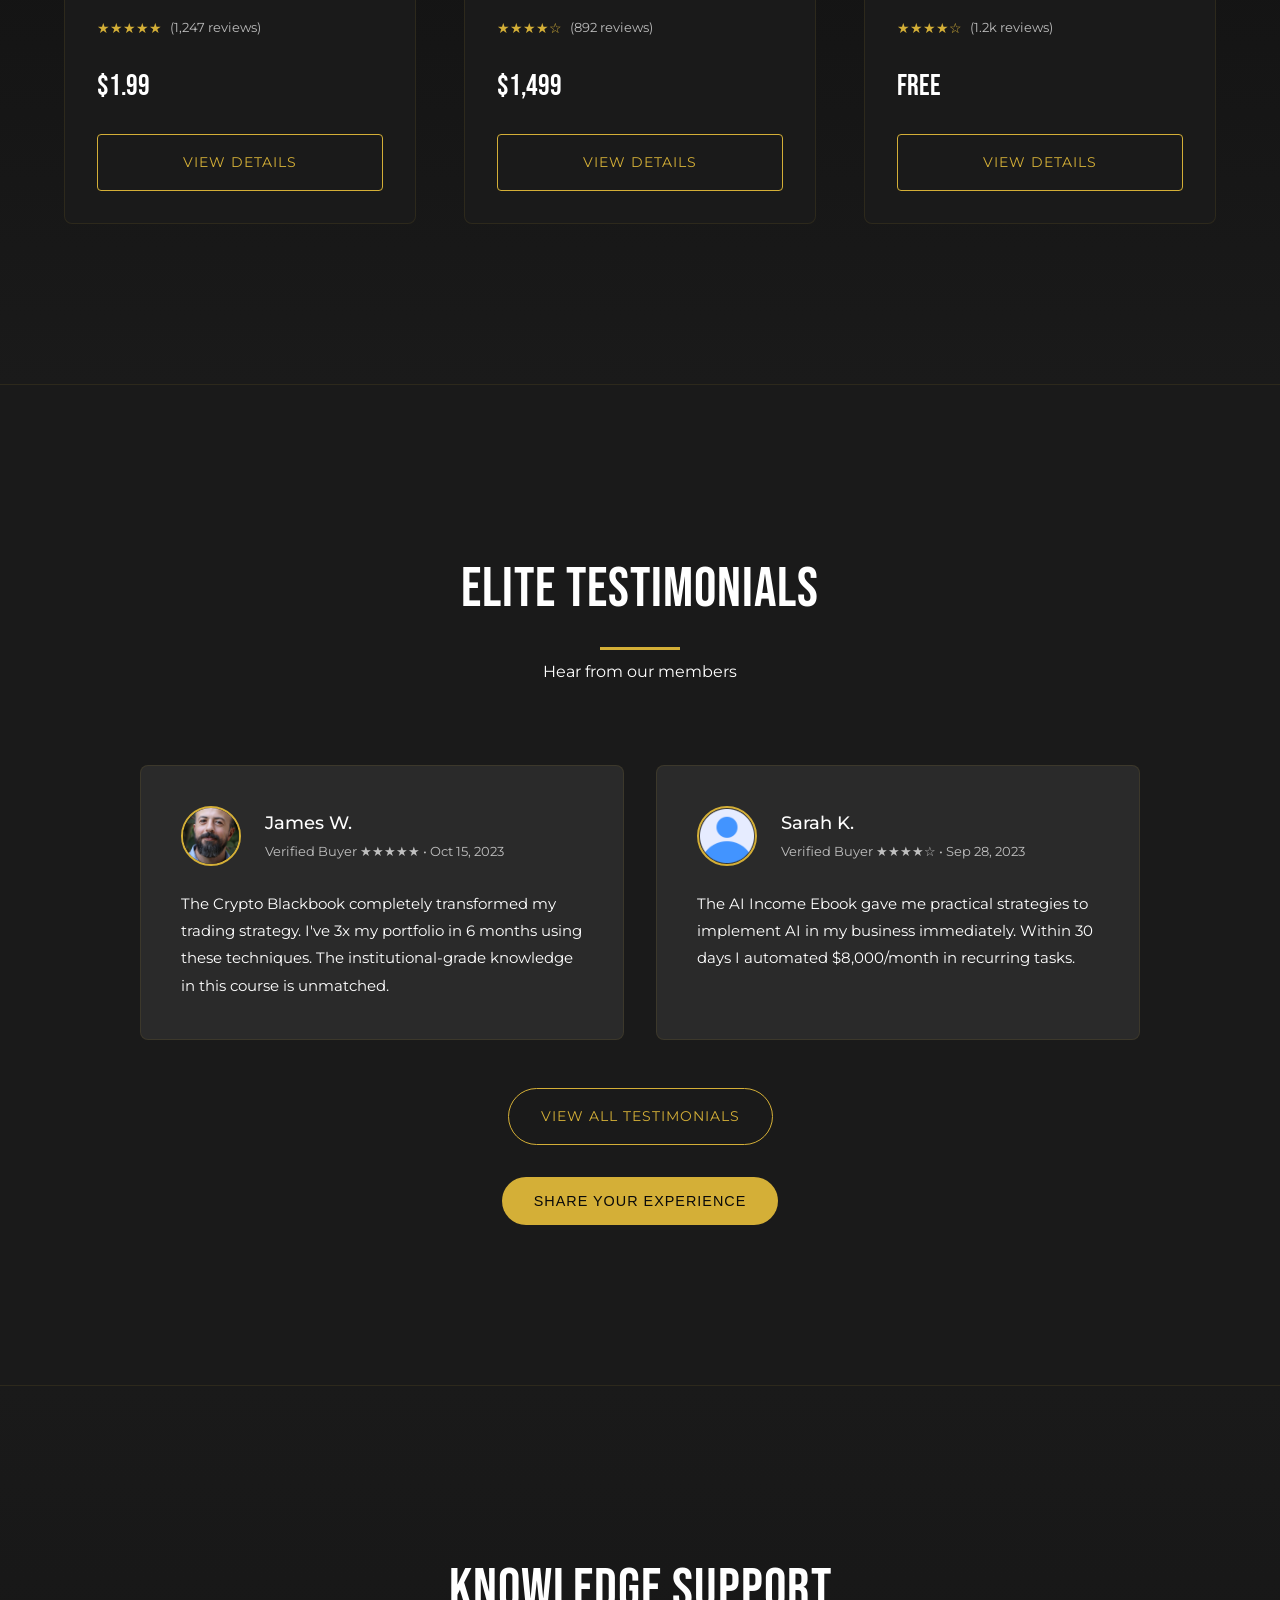
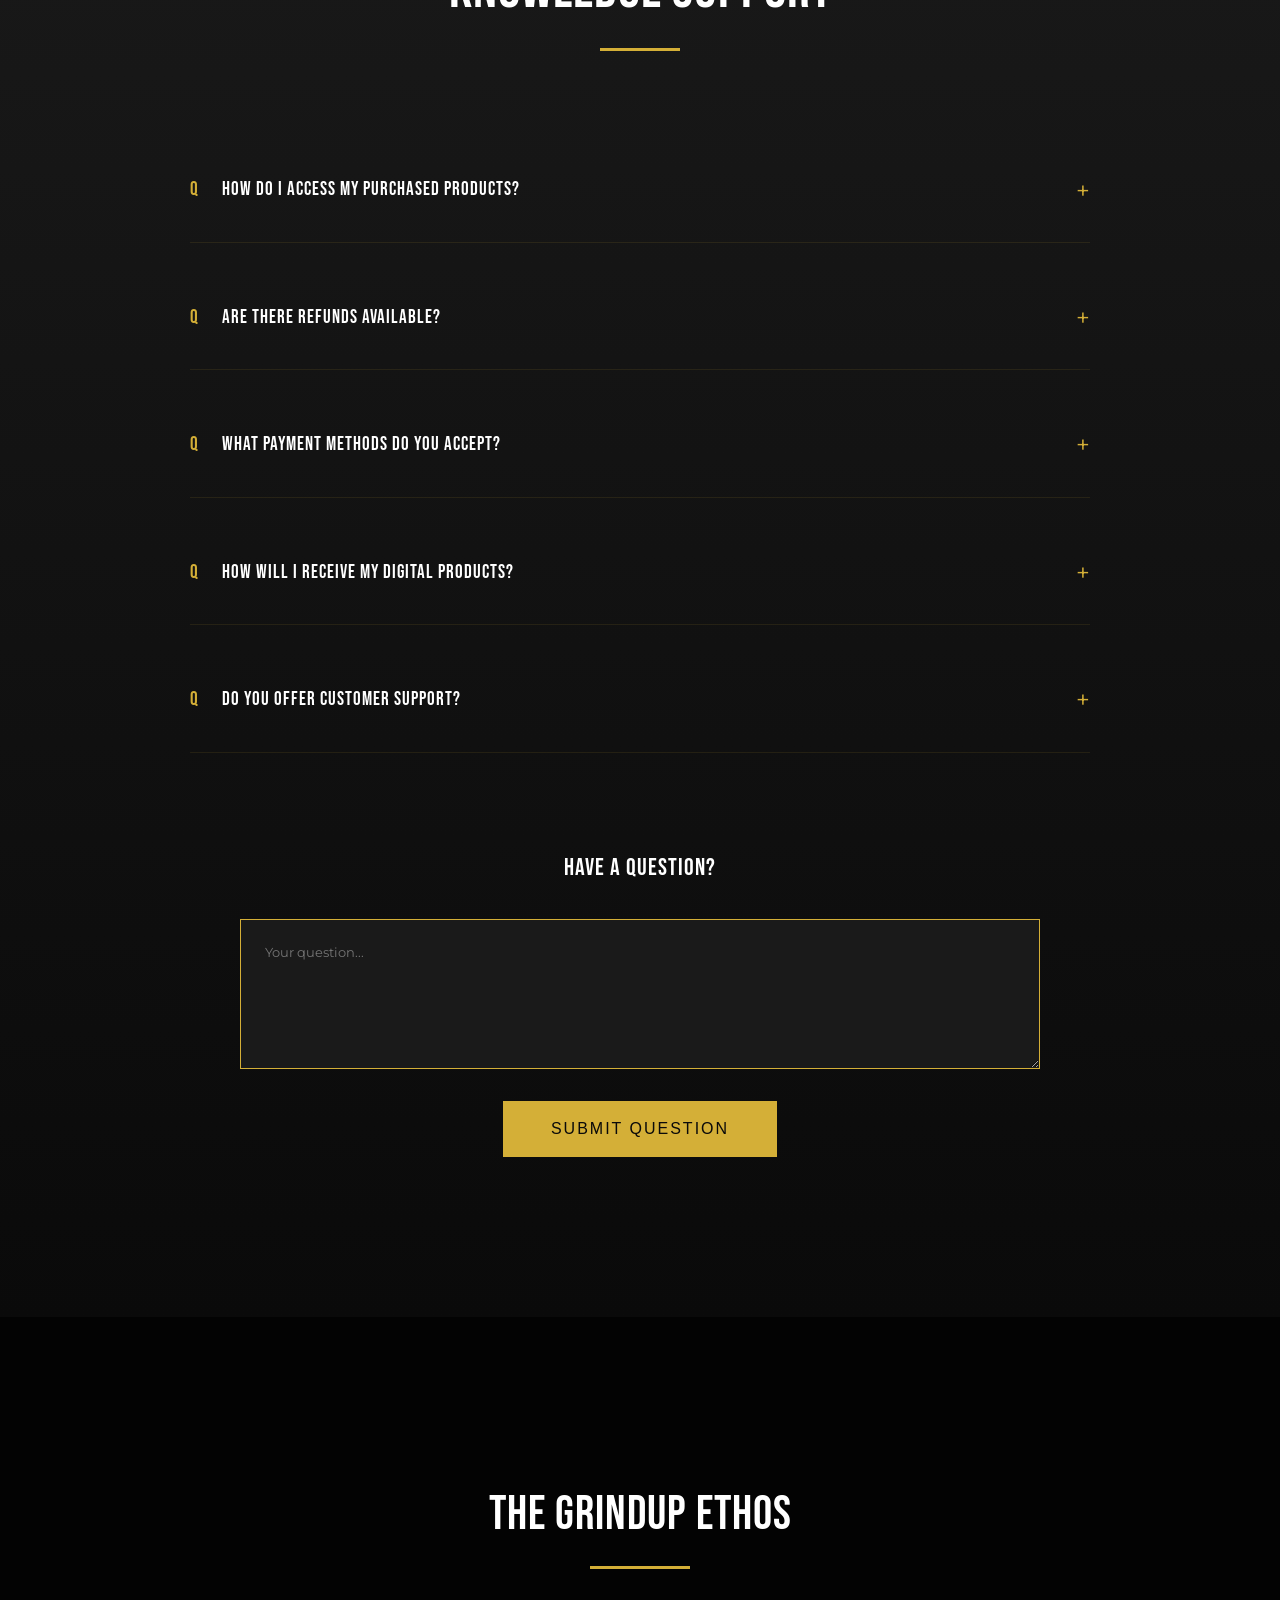
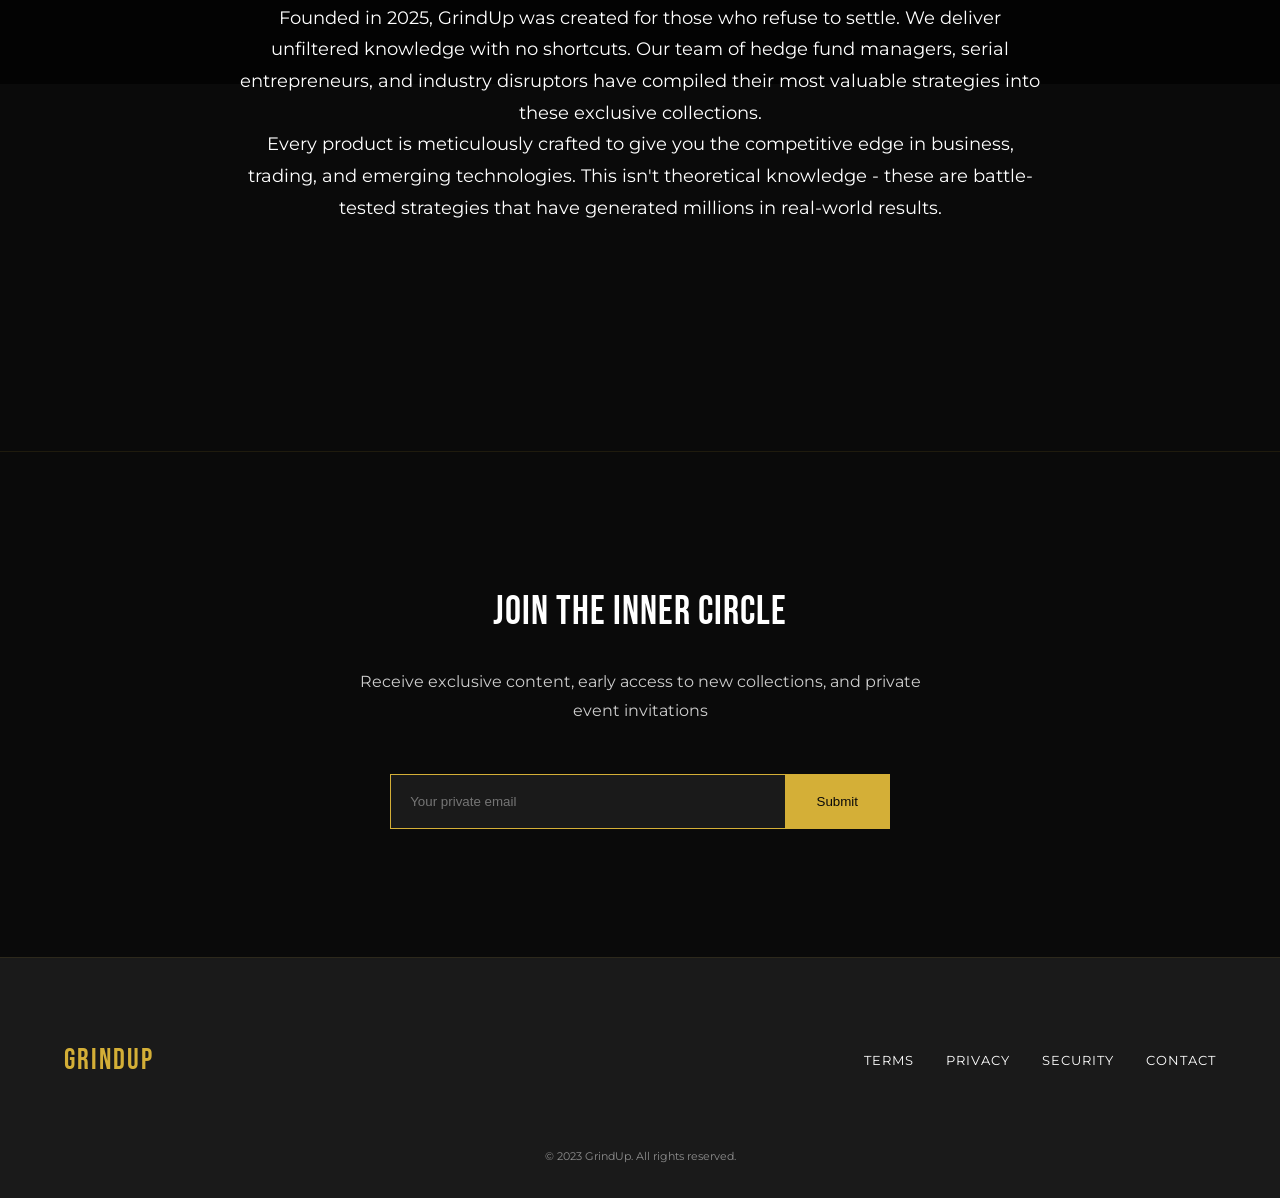
==== commit fd36ccbf: "Update index.html" ====
--- a/index.html
+++ b/index.html
@@ -711,7 +711,7 @@
   top: 0;
   left: 0;
   width: 100%;
-  height: 80%;
+  height: 50%;
   background: rgba(0,0,0,0.7);
 }
 
@@ -746,22 +746,6 @@
   font-size: 1.1rem;
   position: relative; /* Needed for signature positioning */
   padding-bottom: 20px; /* Creates space for signature */
-}
-
-.signature { 
-  display: block;
-  margin: auto;
-  position: relative;
-  left: -20px; /* move 20px left on larger screens */
-  top: -50px;  /* move 50px up */
-}
-
-/* On screens 600px wide or smaller, center it and adjust position */
-@media (max-width: 600px) {
-  .signature {
-    left: 0;
-    top: -18px; /* slightly up for mobile */
-  }
 }
 
     /* ===== EXCLUSIVE NEWSLETTER ===== */
@@ -1210,9 +1194,6 @@
         <div class="about-text">
           <p>Founded in 2025, GrindUp was created for those who refuse to settle. We deliver unfiltered knowledge with no shortcuts. Our team of hedge fund managers, serial entrepreneurs, and industry disruptors have compiled their most valuable strategies into these exclusive collections.</p>
           <p>Every product is meticulously crafted to give you the competitive edge in business, trading, and emerging technologies. This isn't theoretical knowledge - these are battle-tested strategies that have generated millions in real-world results.</p>
-        </div>
-        <div class="signature">
-          <img src="assets/Images/android-chrome-512x512.png" alt="Founder Signature">
         </div>
       </div>
     </section>
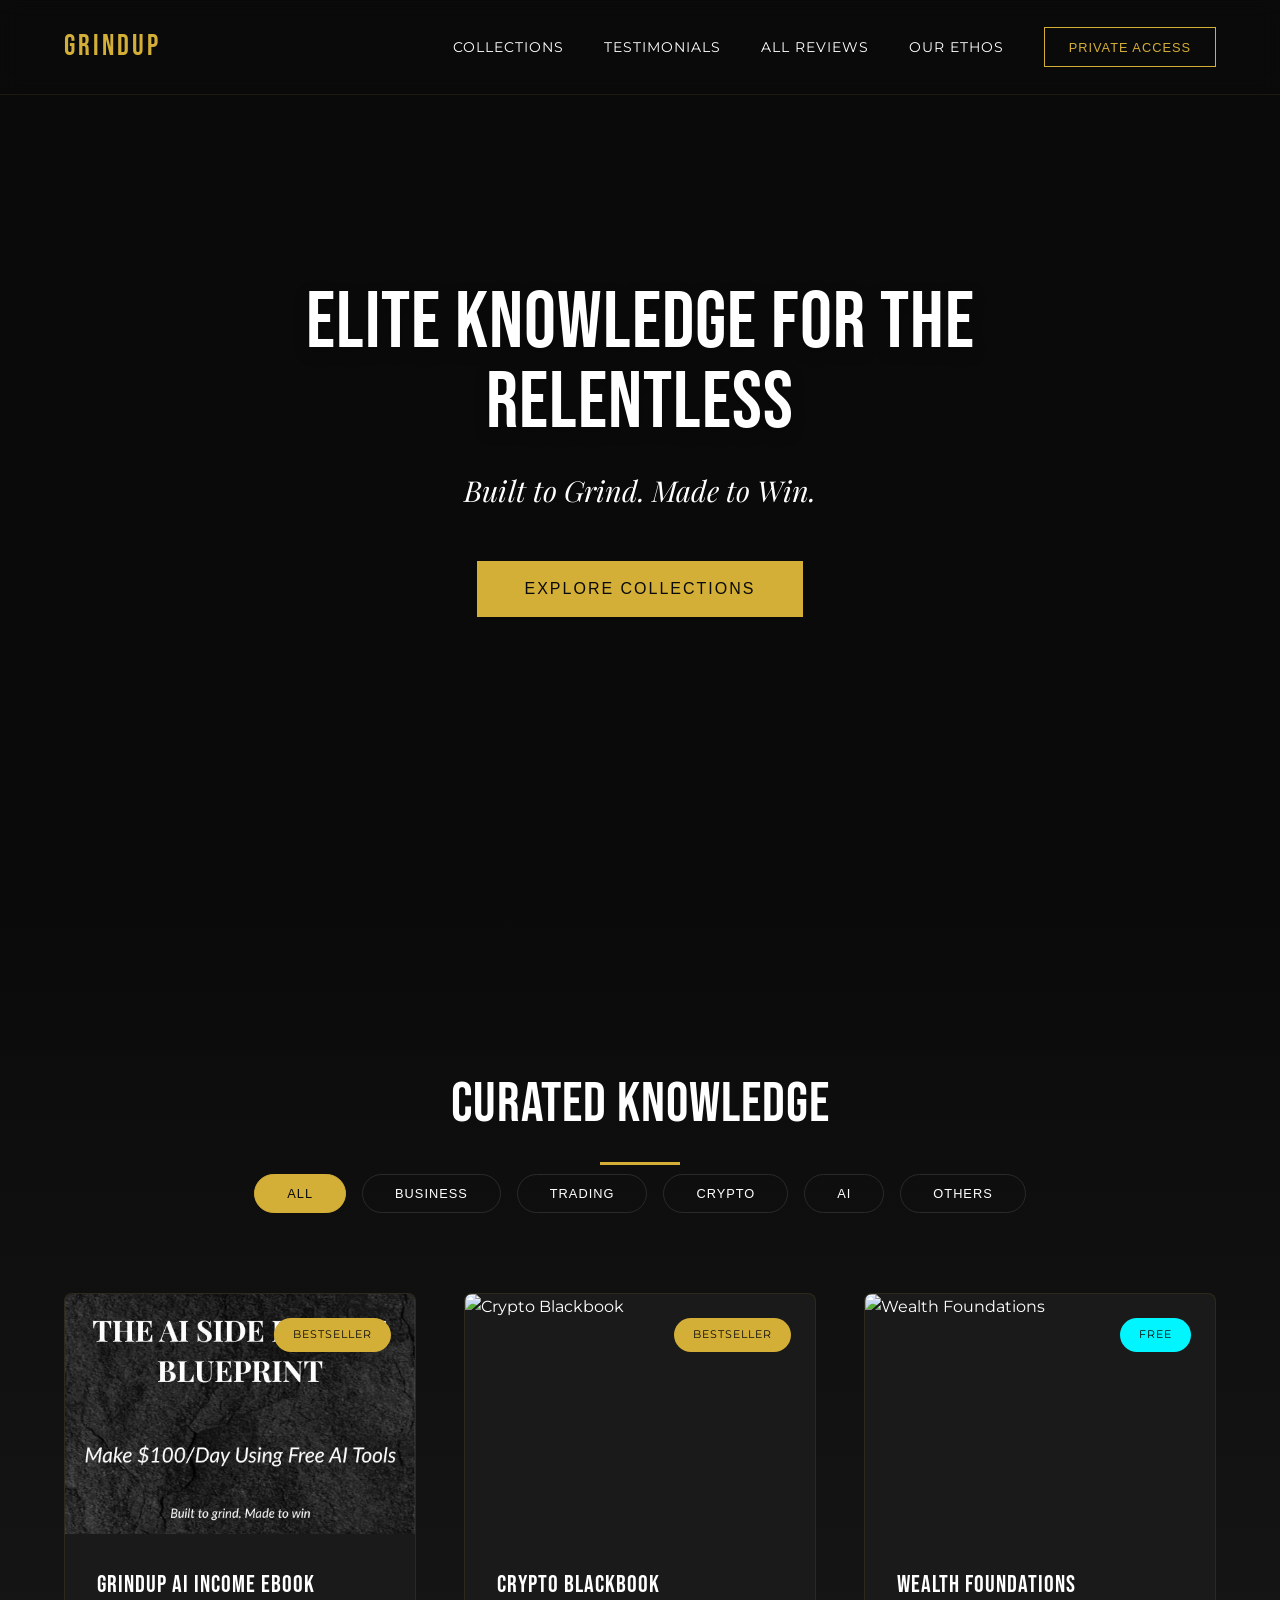
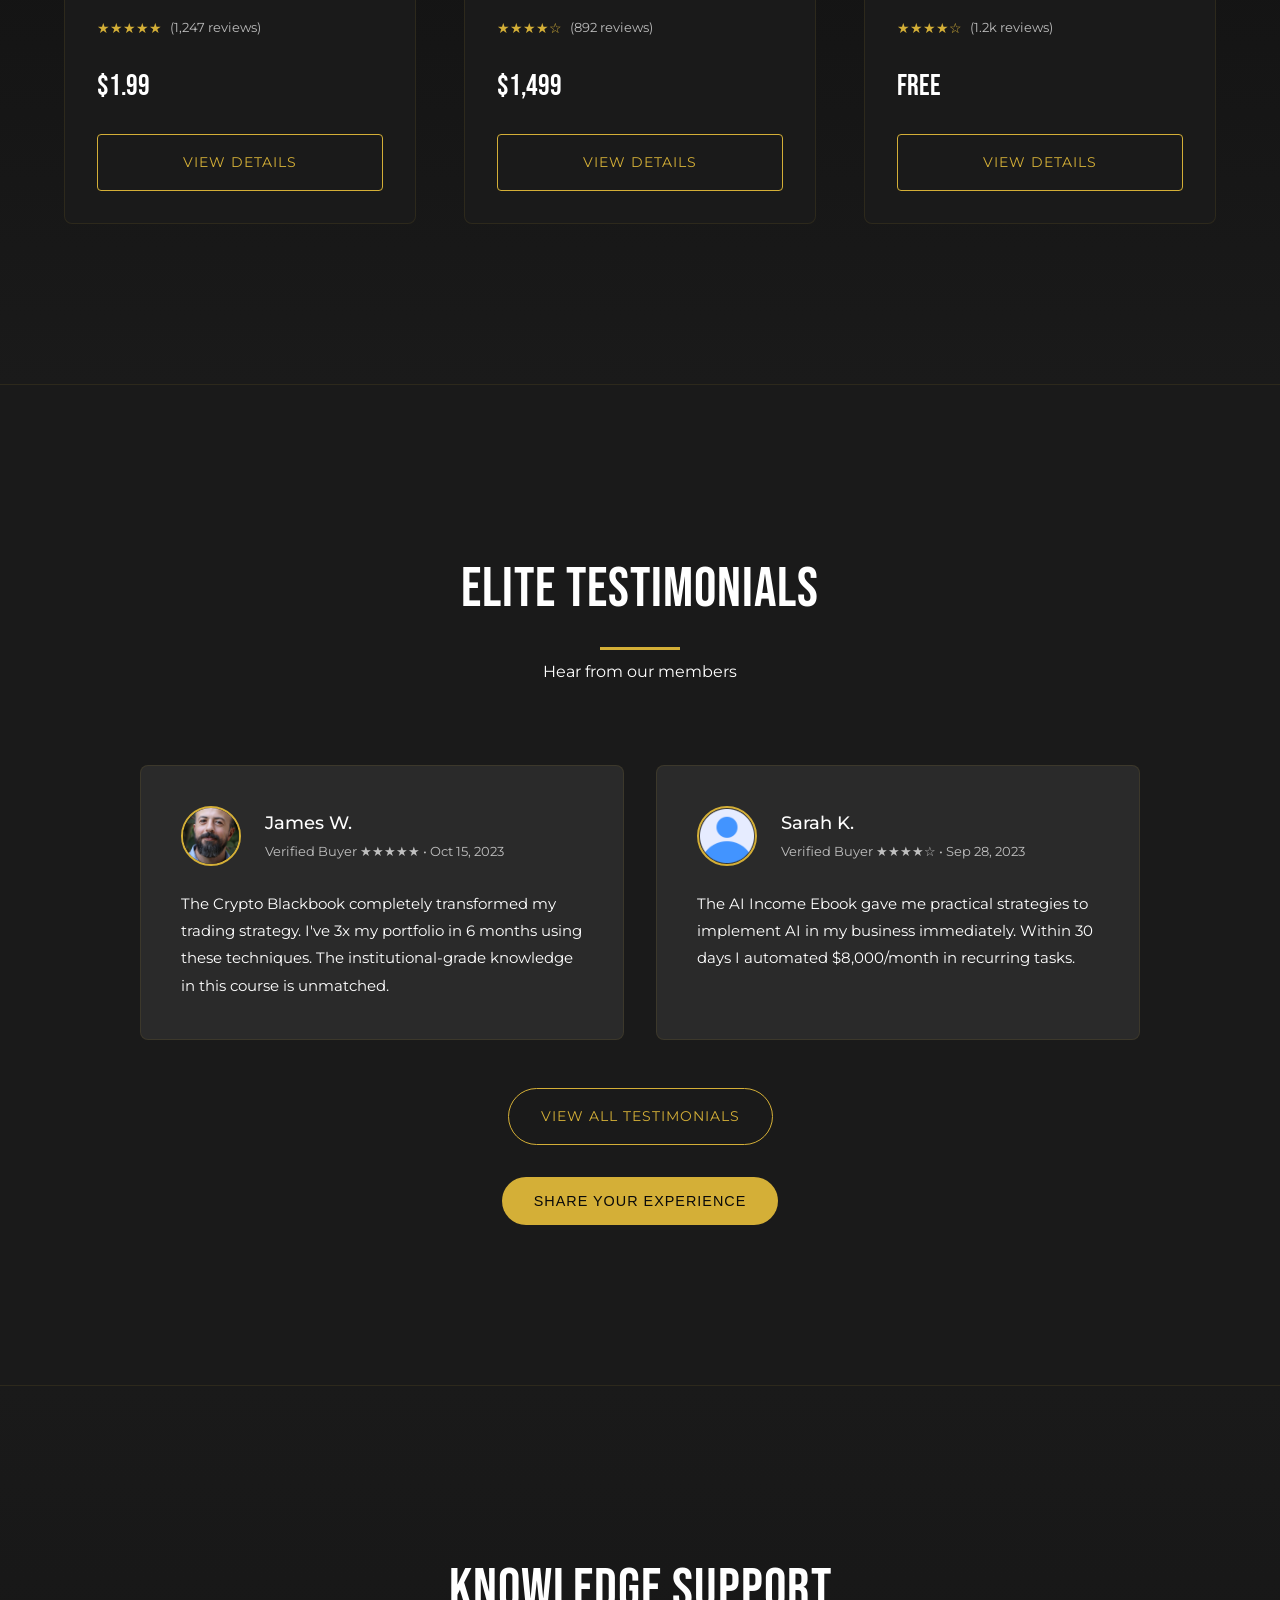
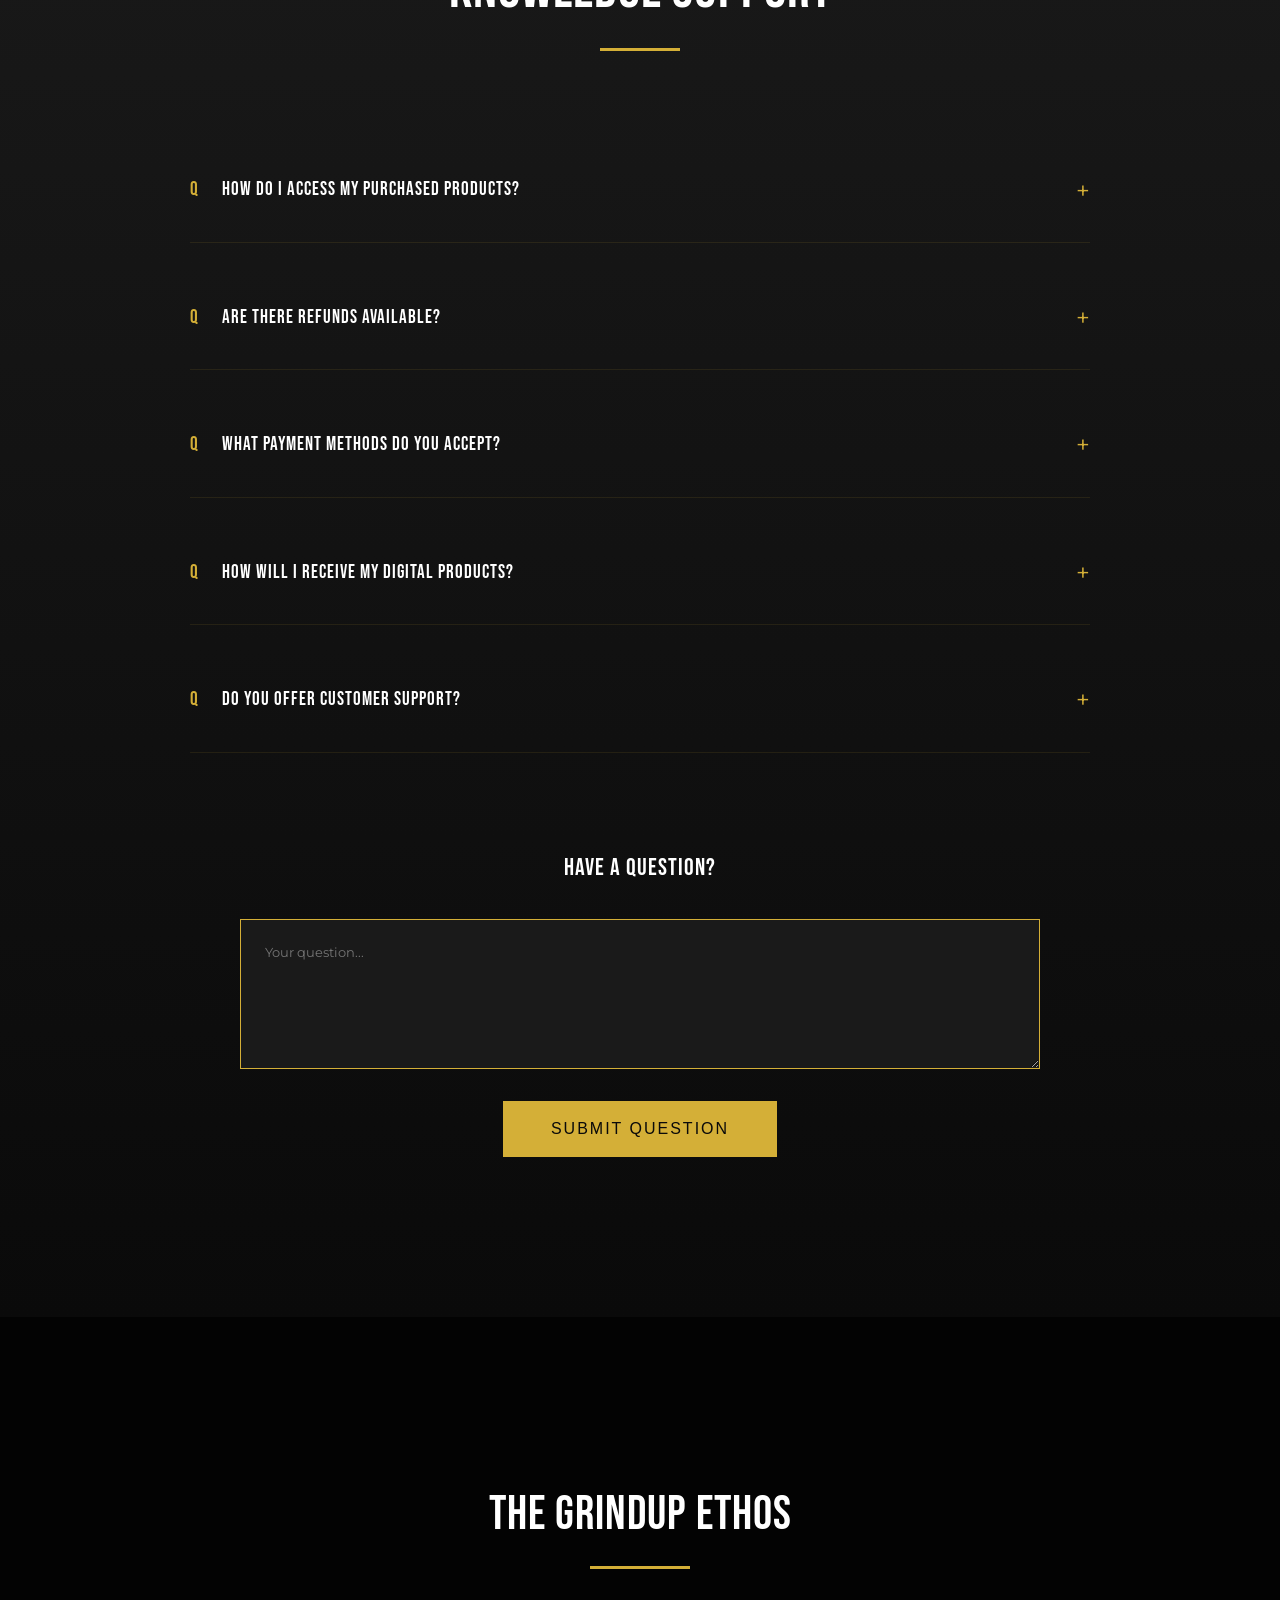
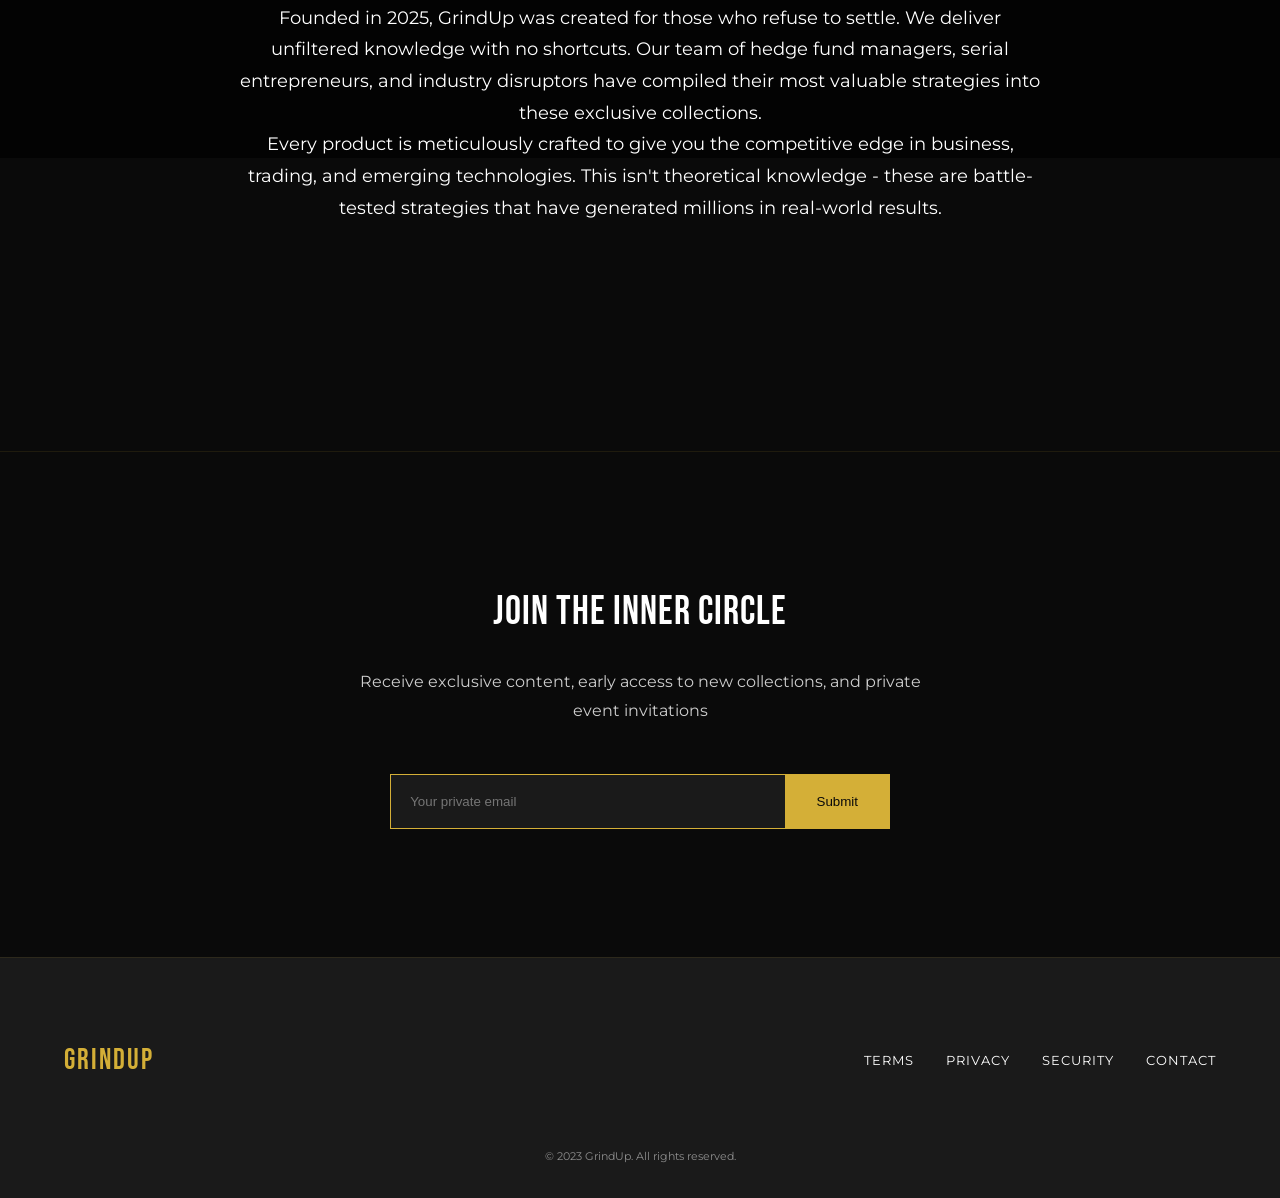
==== commit 22ae34d4: "Update index.html" ====
--- a/index.html
+++ b/index.html
@@ -711,7 +711,7 @@
   top: 0;
   left: 0;
   width: 100%;
-  height: 50%;
+  height: 60%;
   background: rgba(0,0,0,0.7);
 }
 
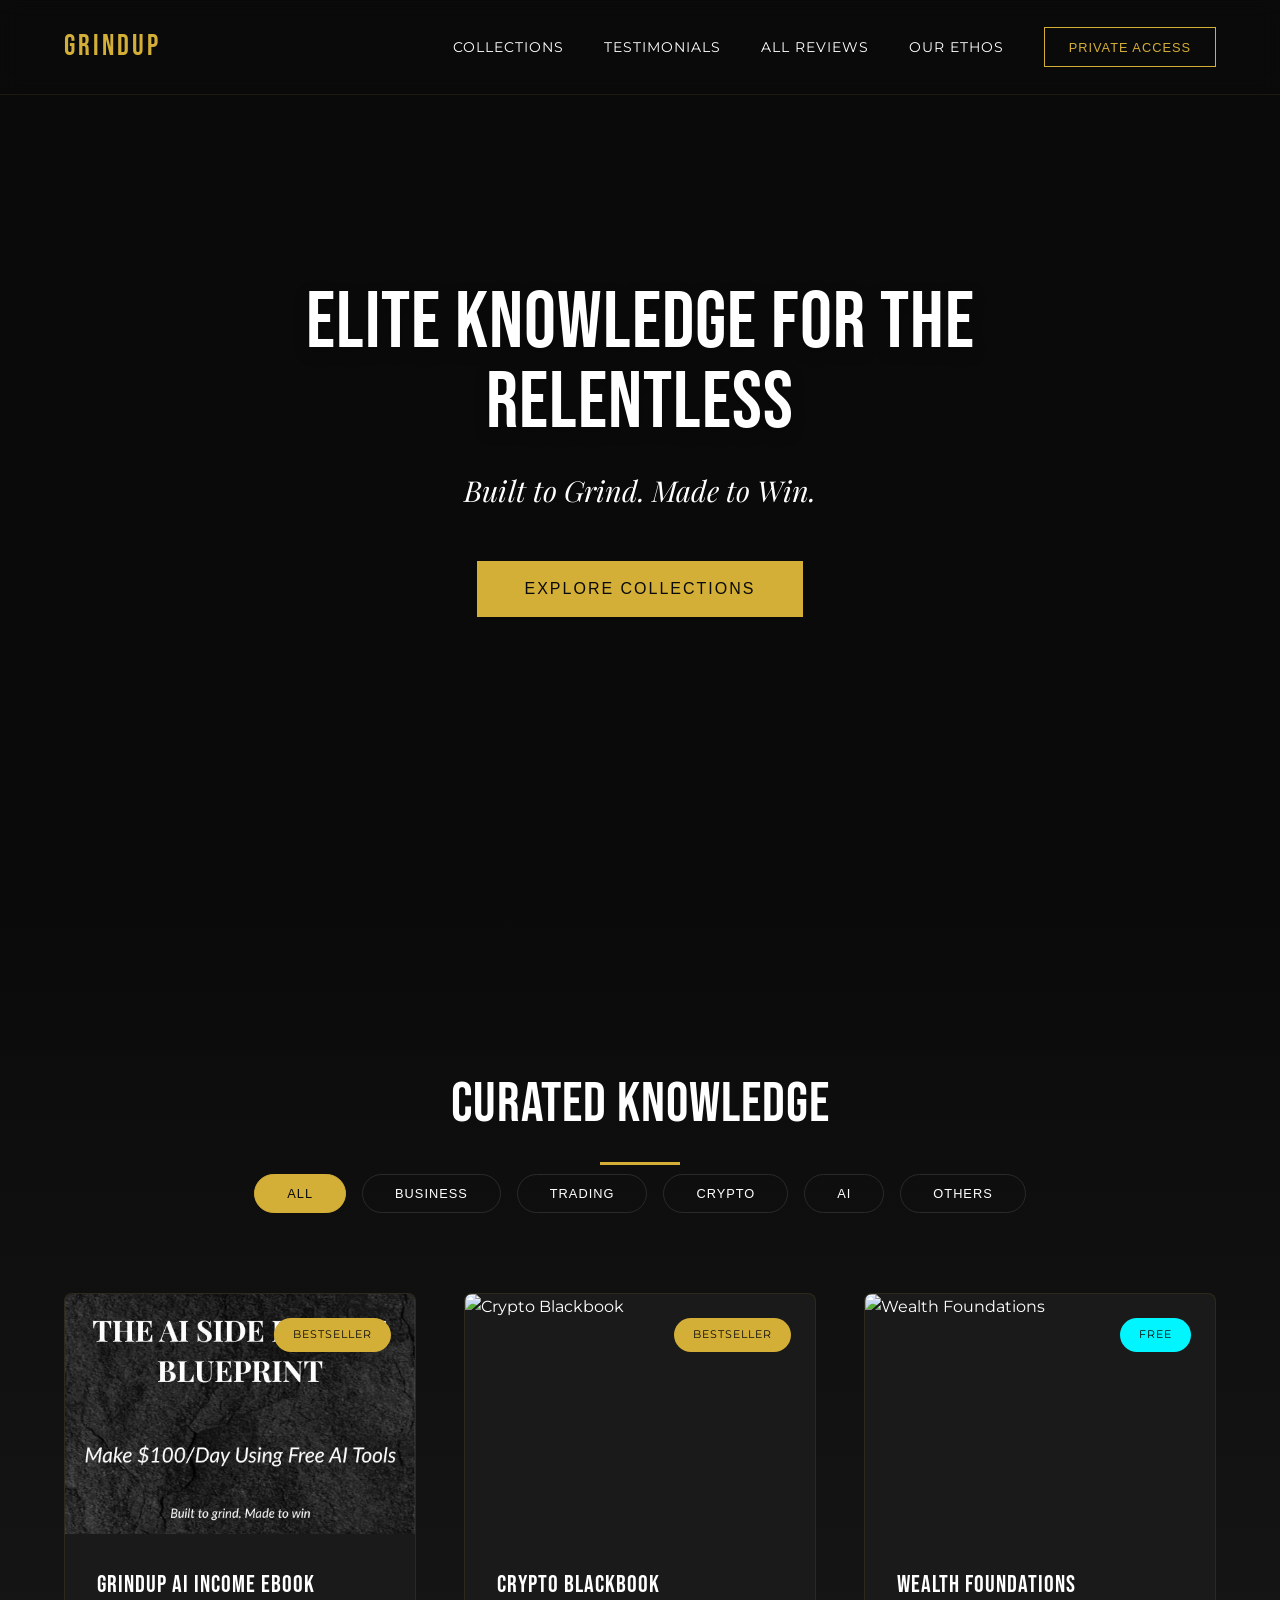
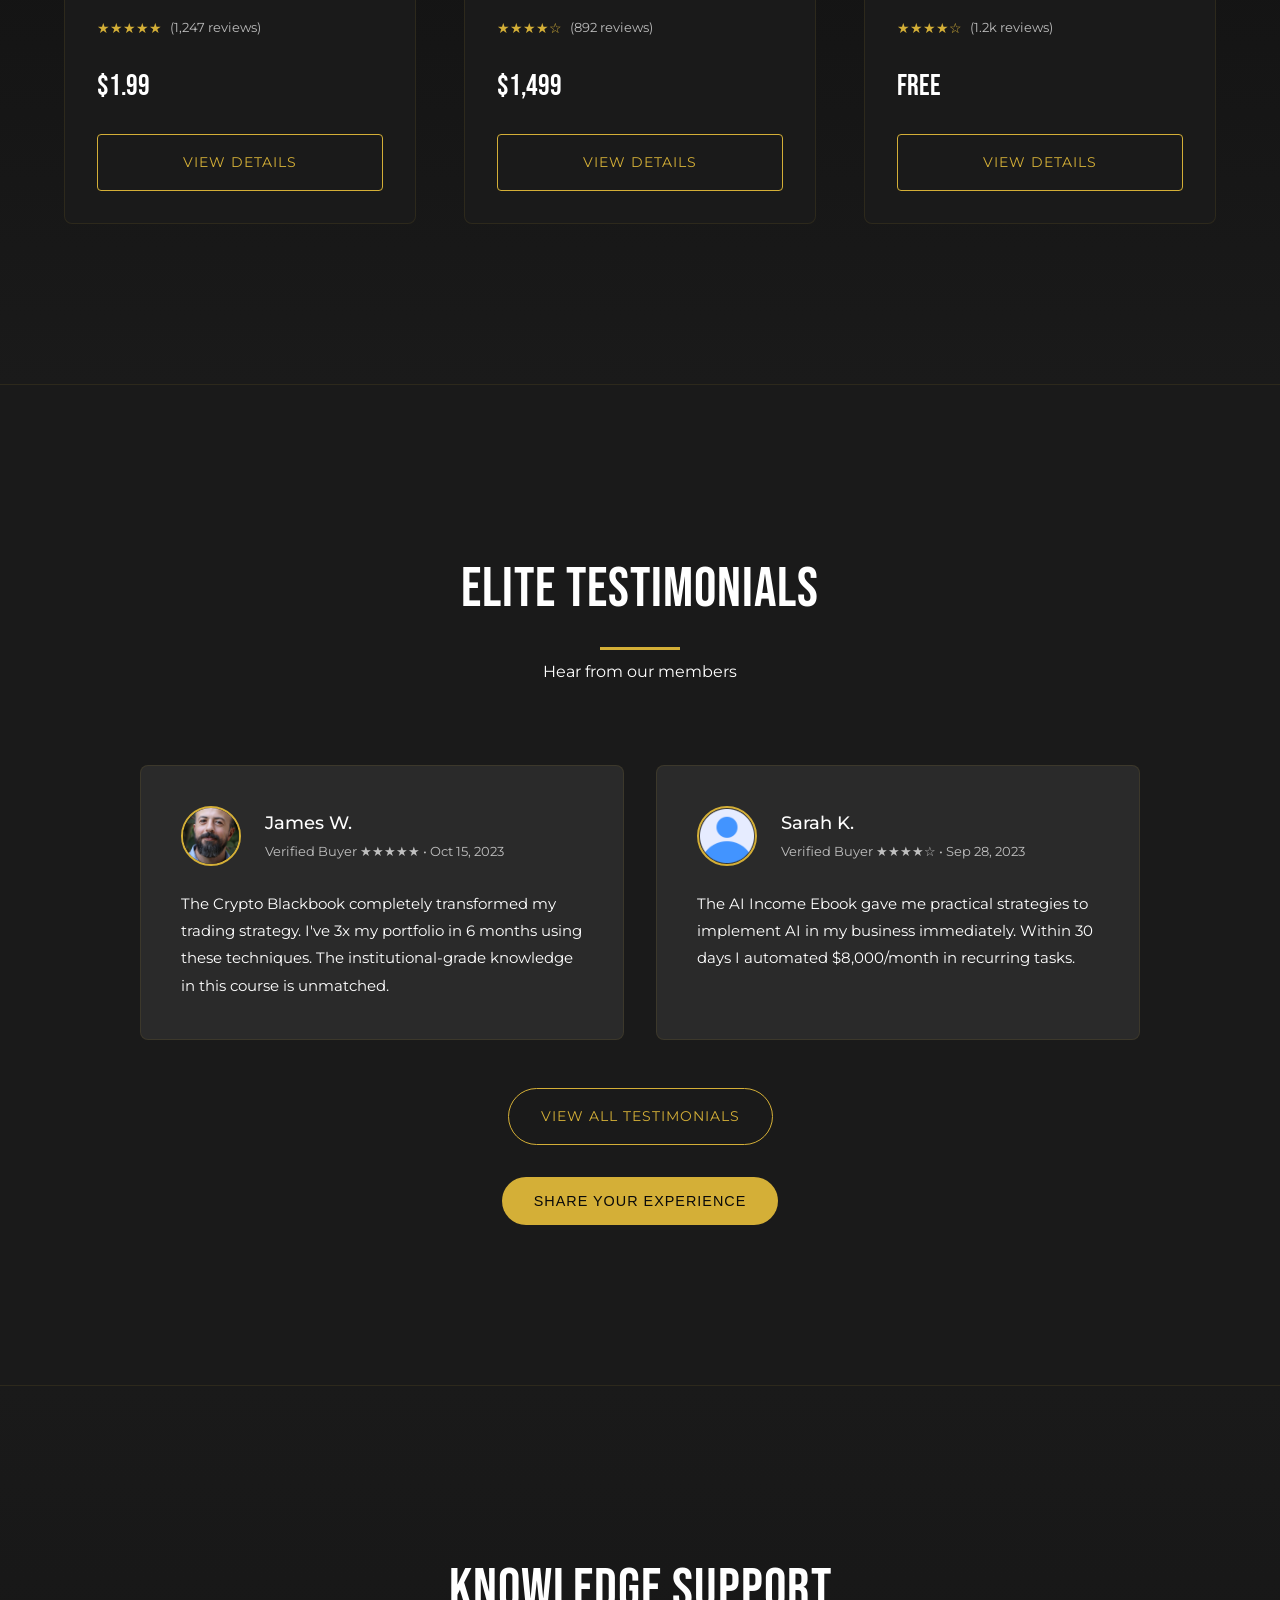
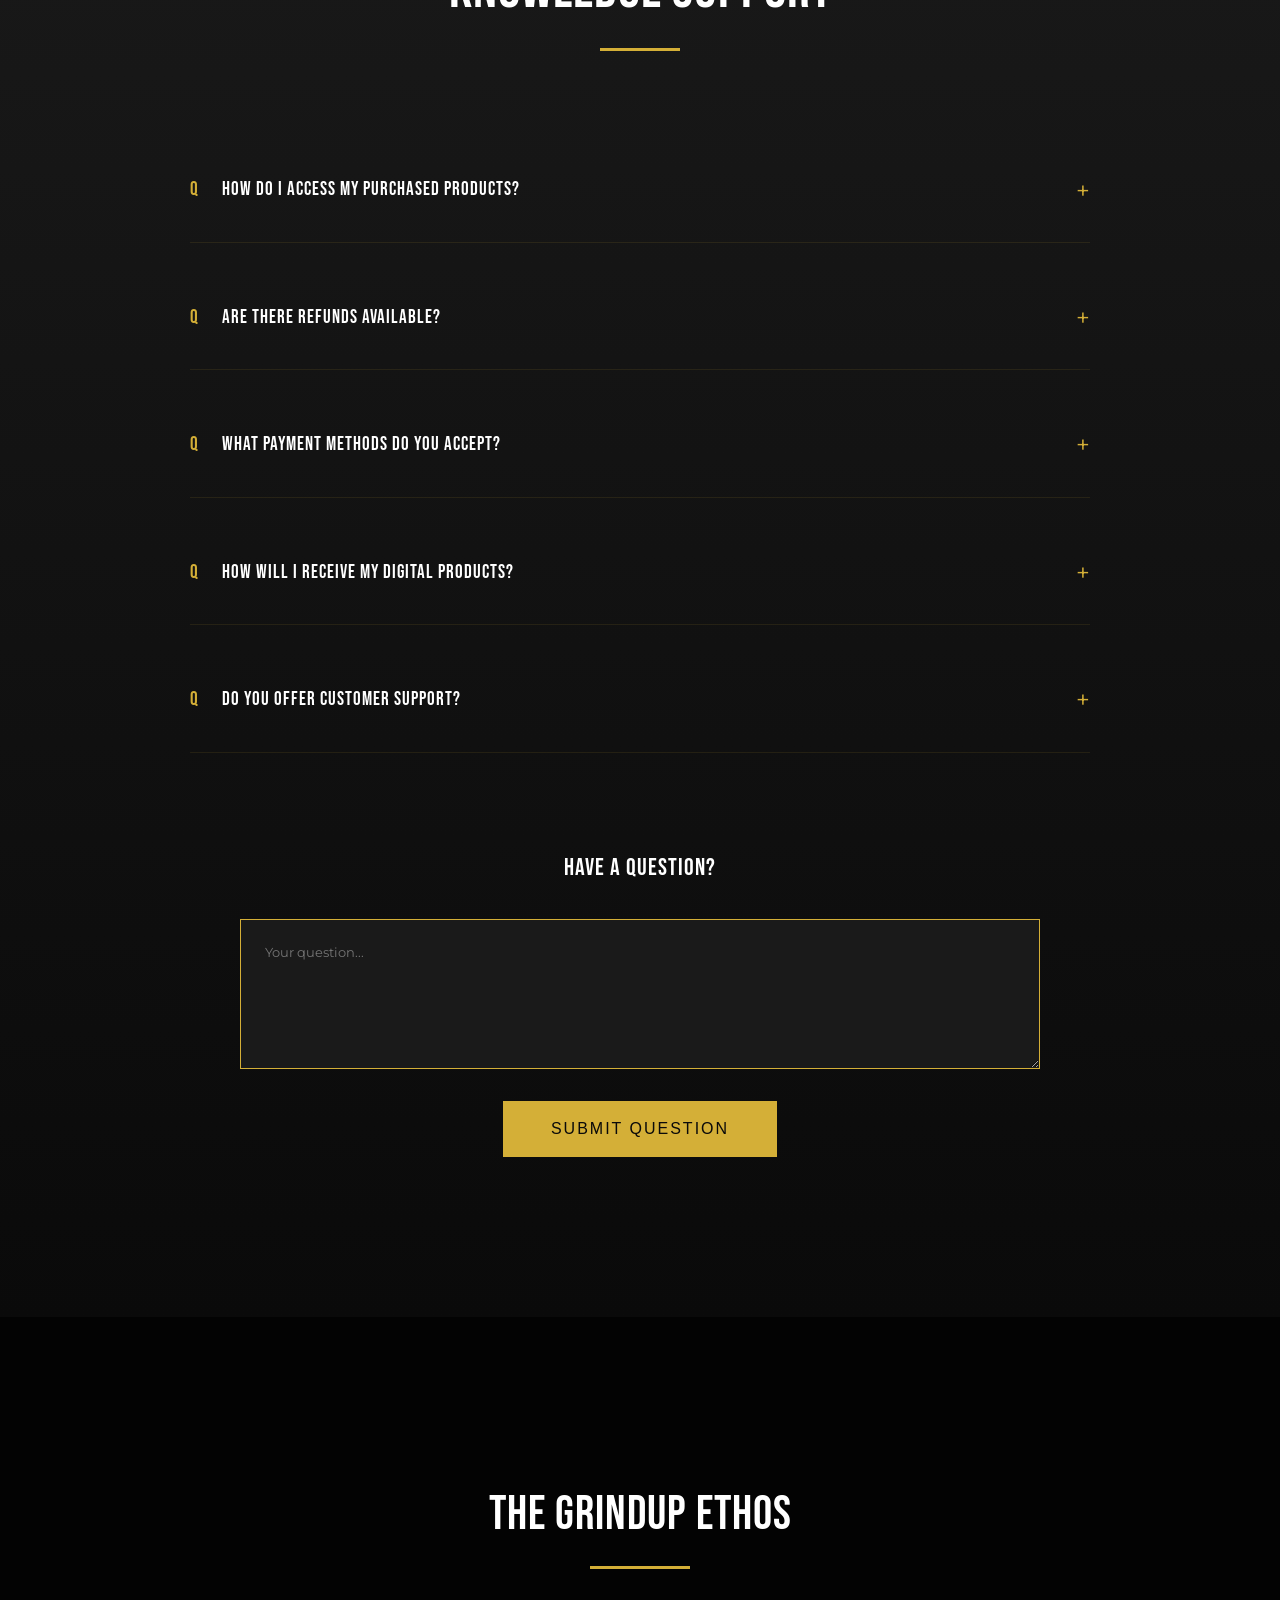
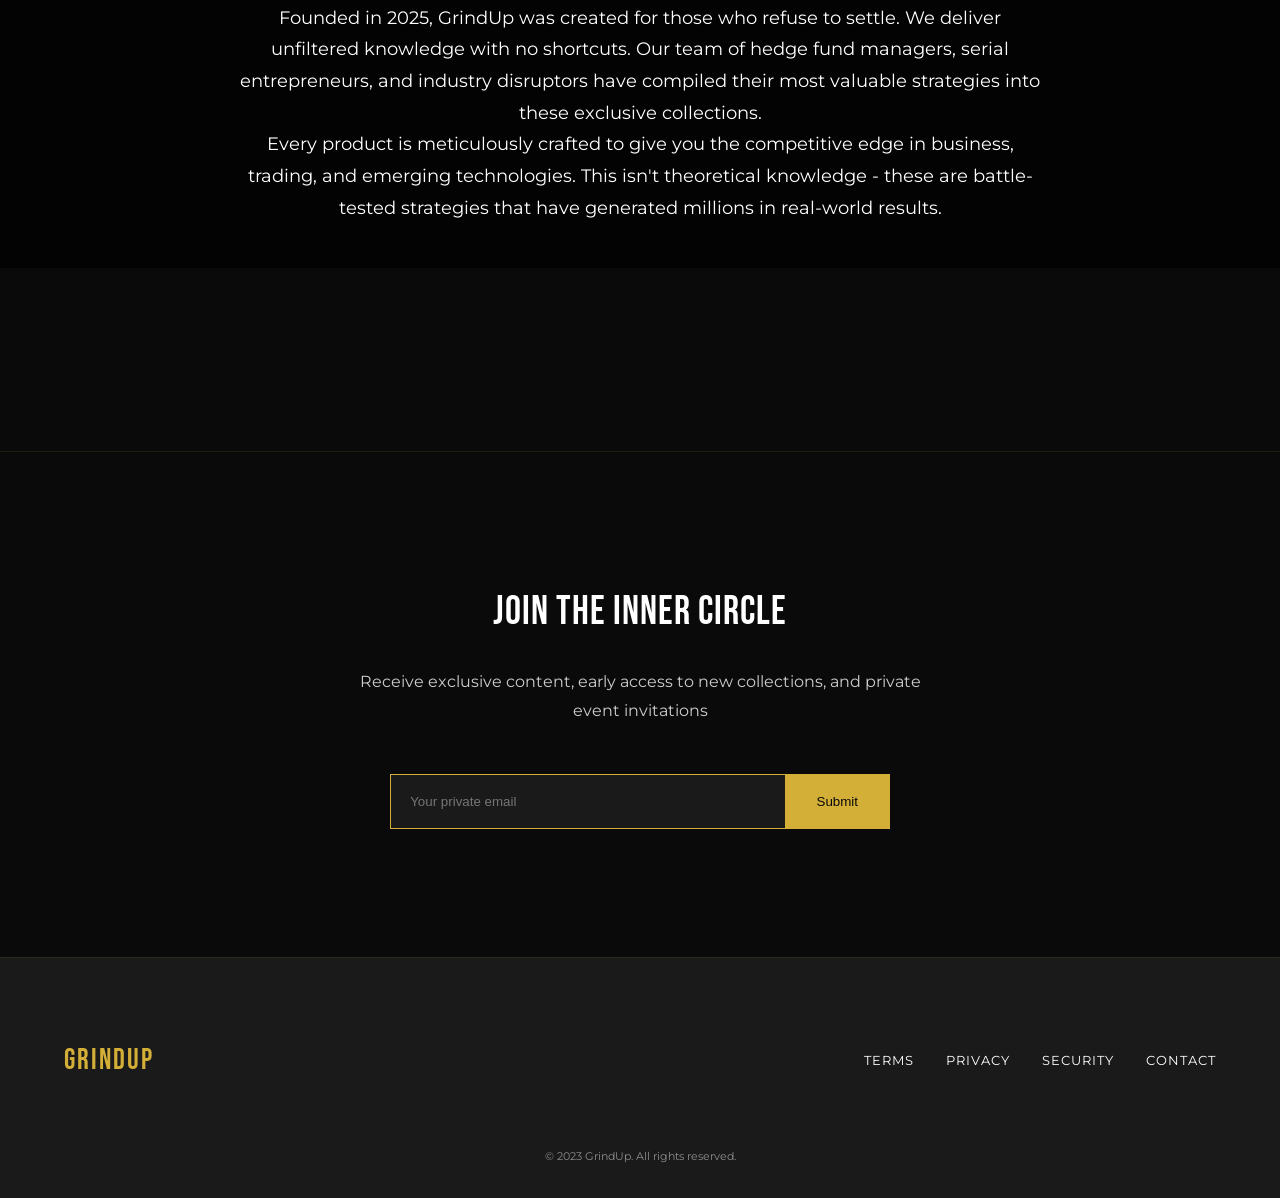
==== commit b5d746ea: "Update index.html" ====
--- a/index.html
+++ b/index.html
@@ -711,7 +711,7 @@
   top: 0;
   left: 0;
   width: 100%;
-  height: 60%;
+  height: 75%;
   background: rgba(0,0,0,0.7);
 }
 
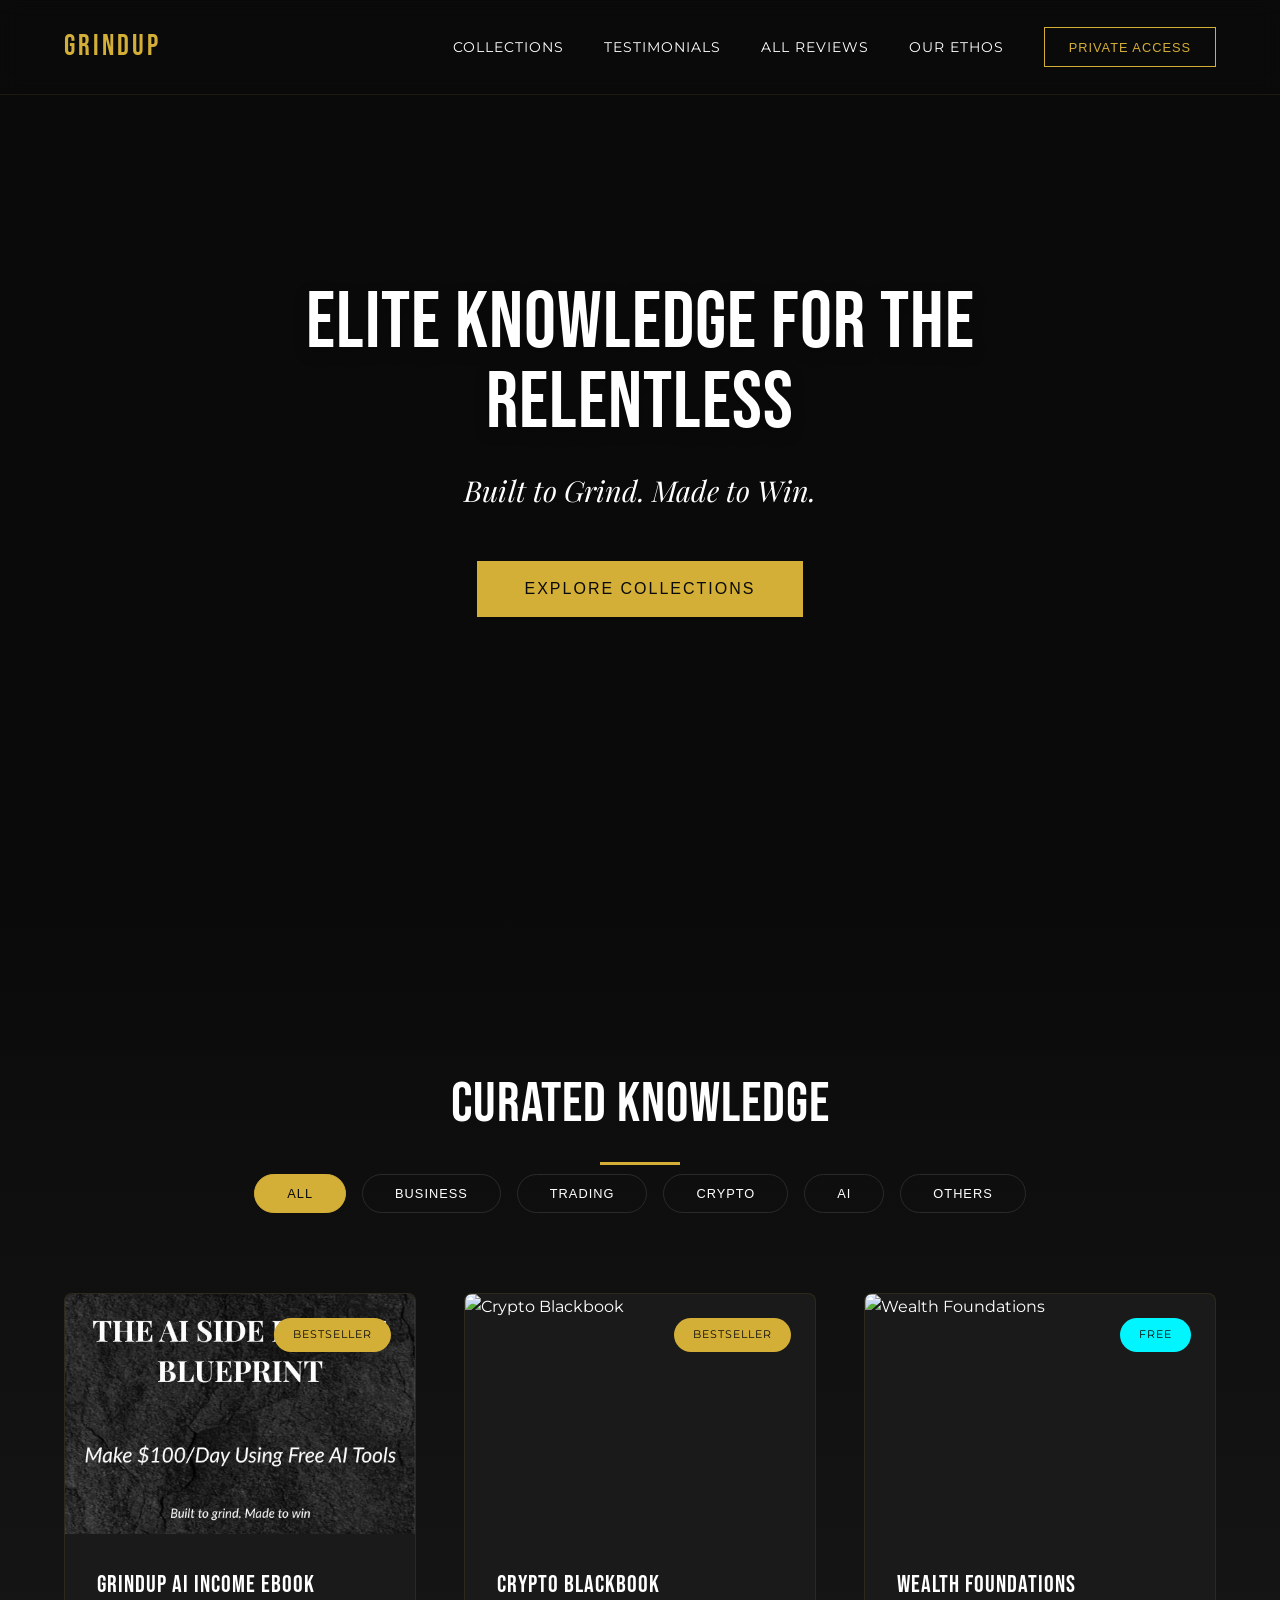
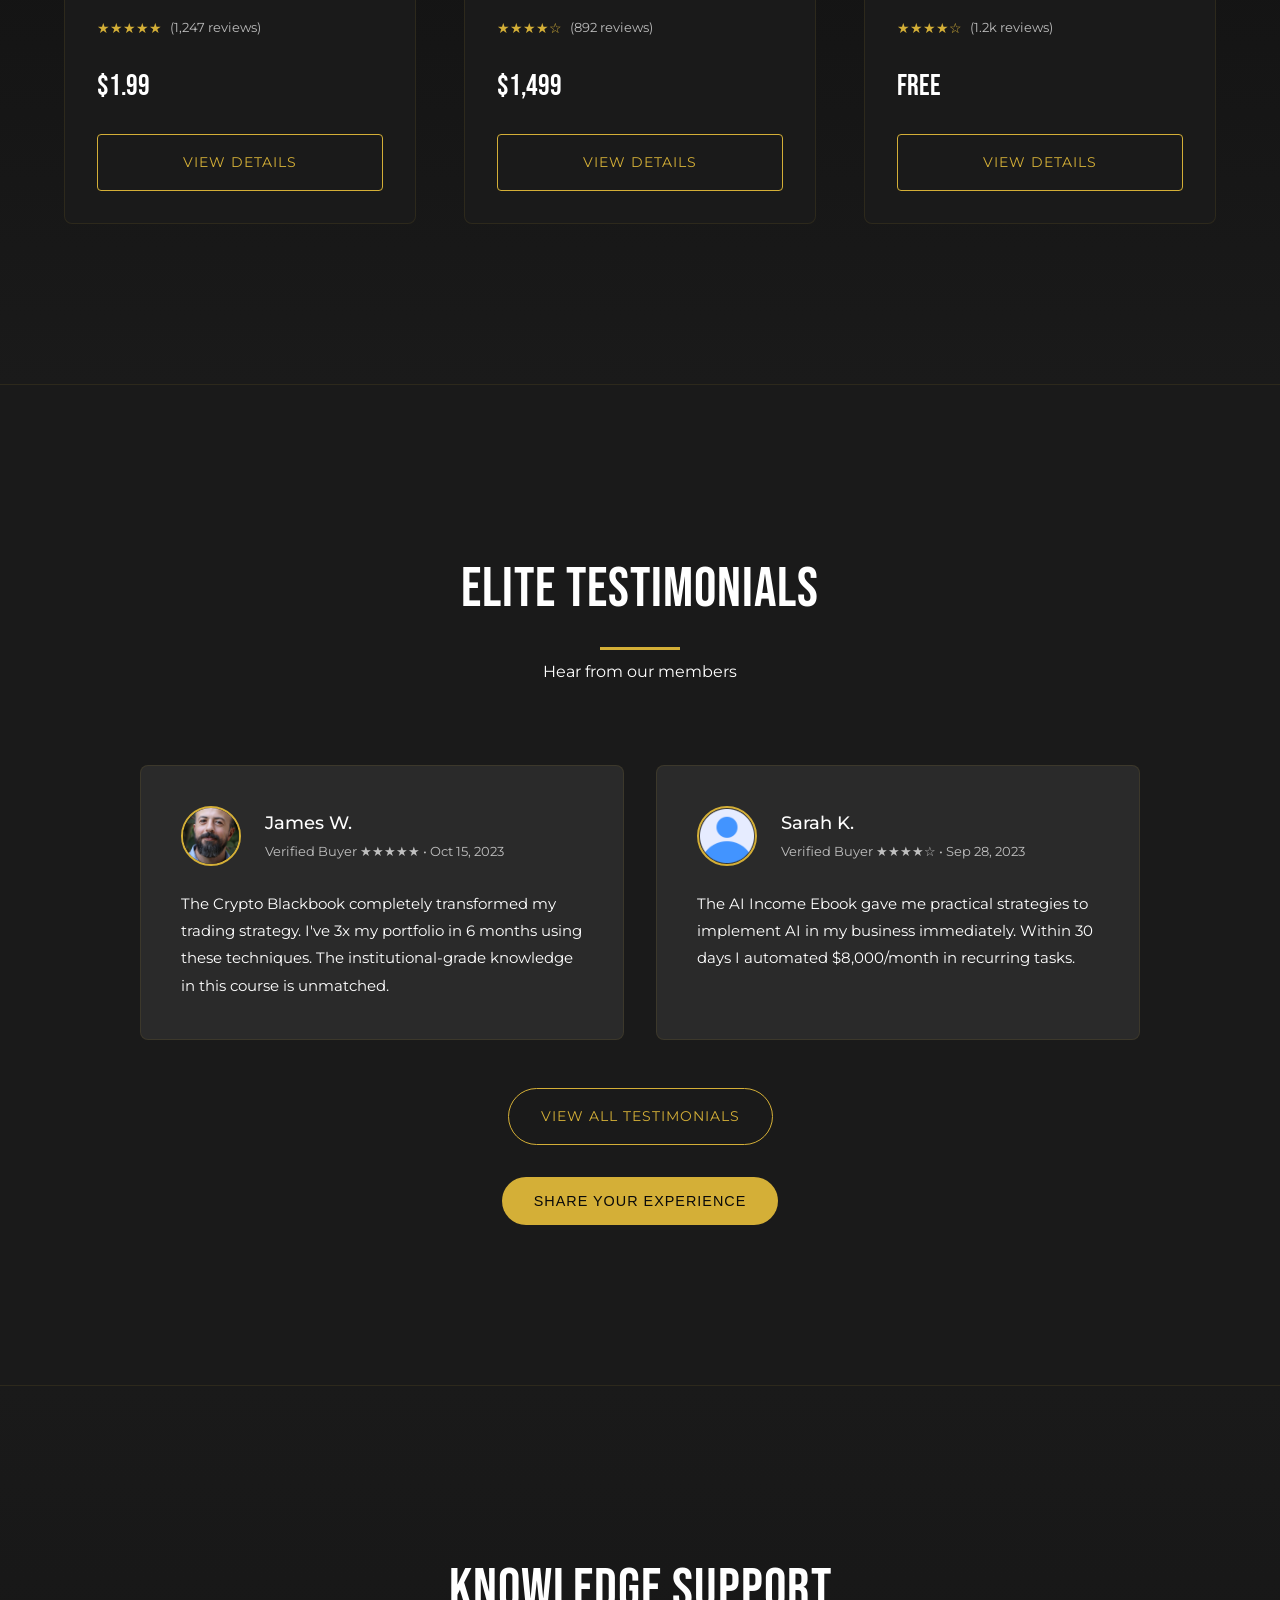
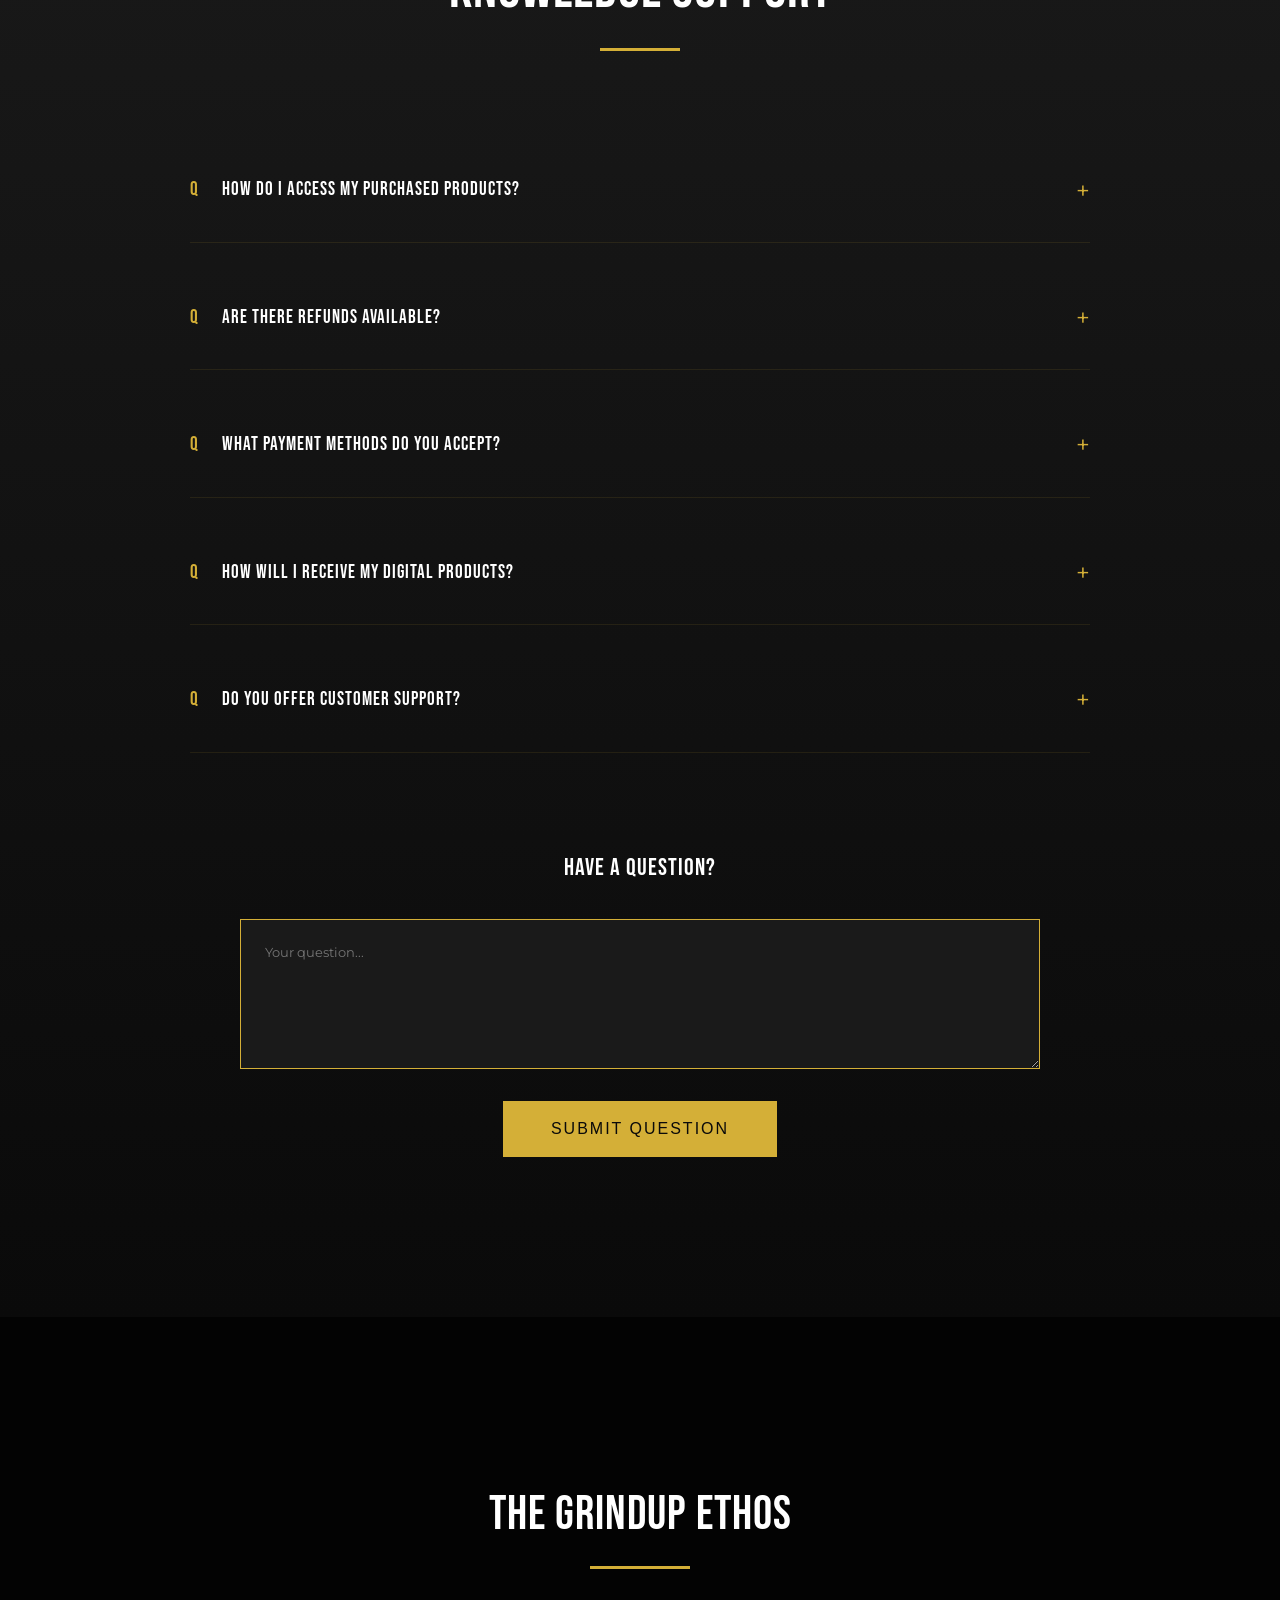
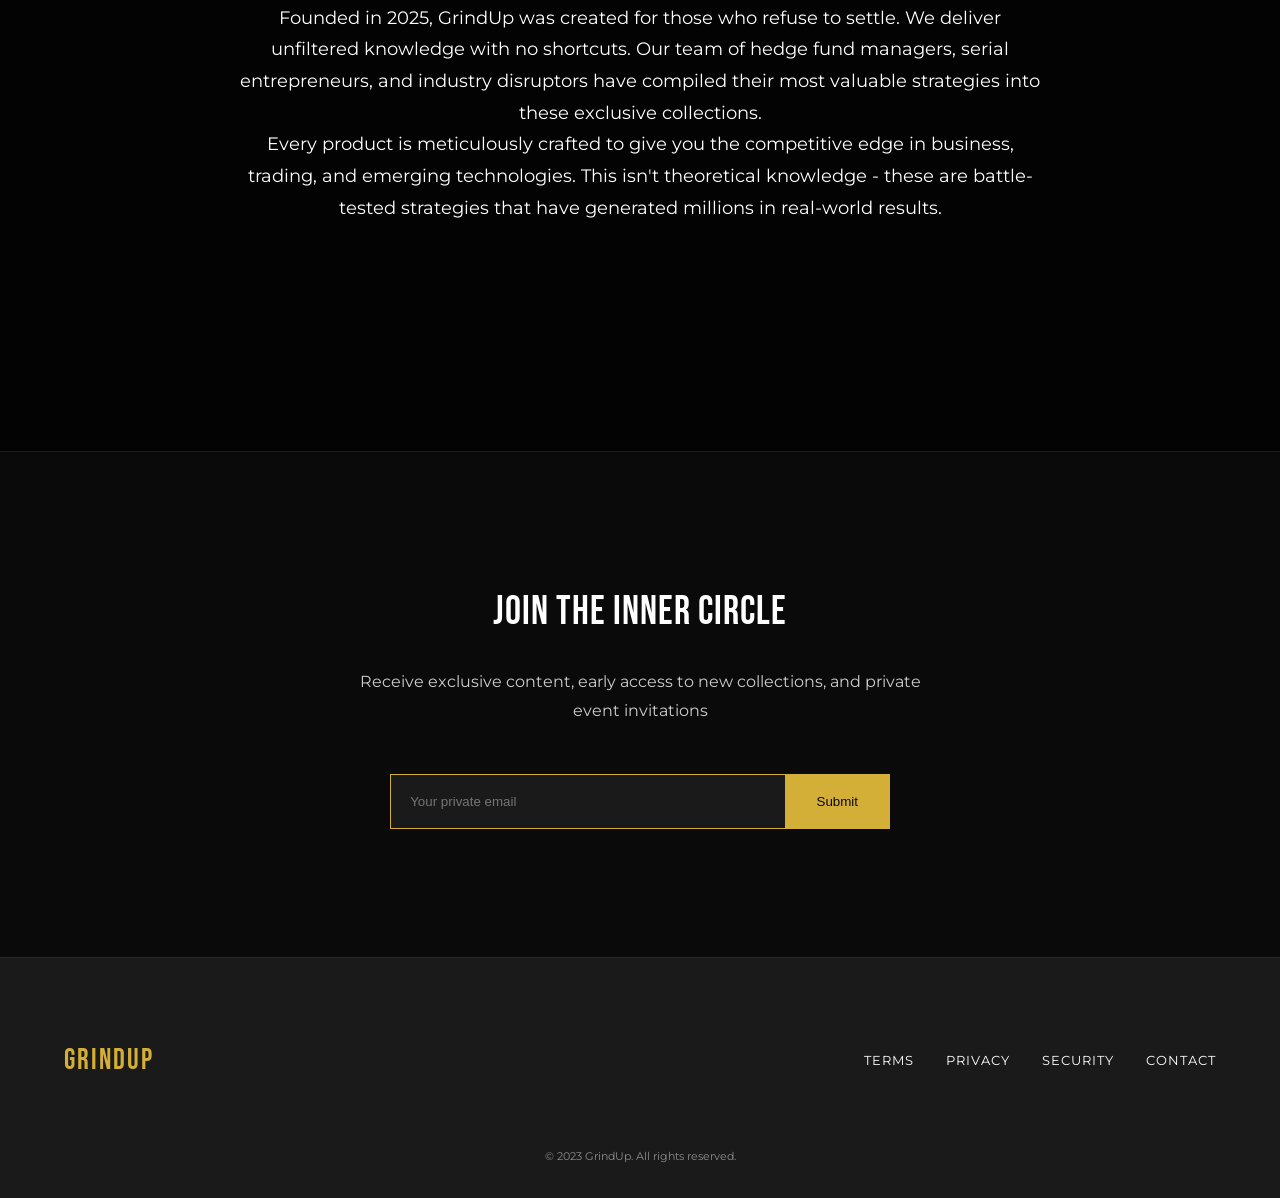
==== commit 4bea84d6: "Update index.html" ====
--- a/index.html
+++ b/index.html
@@ -711,7 +711,7 @@
   top: 0;
   left: 0;
   width: 100%;
-  height: 75%;
+  height: 100%;
   background: rgba(0,0,0,0.7);
 }
 
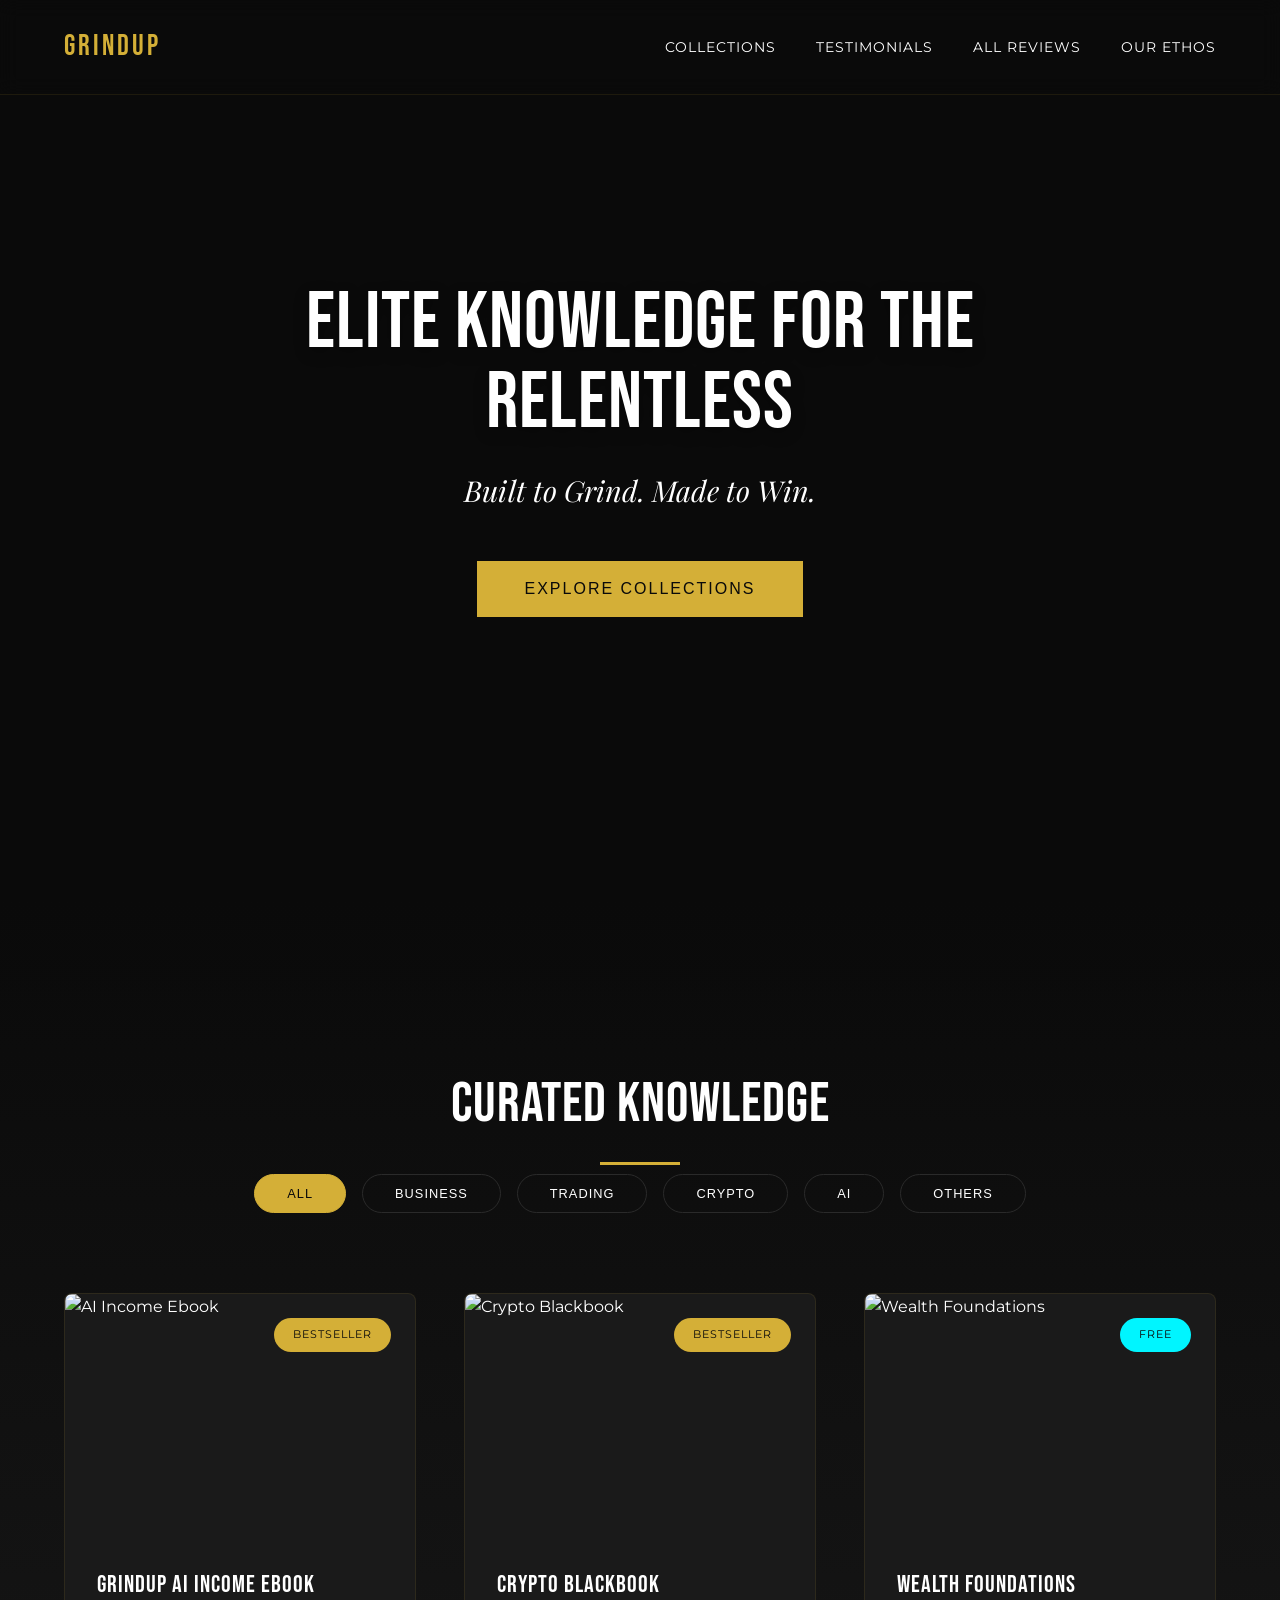
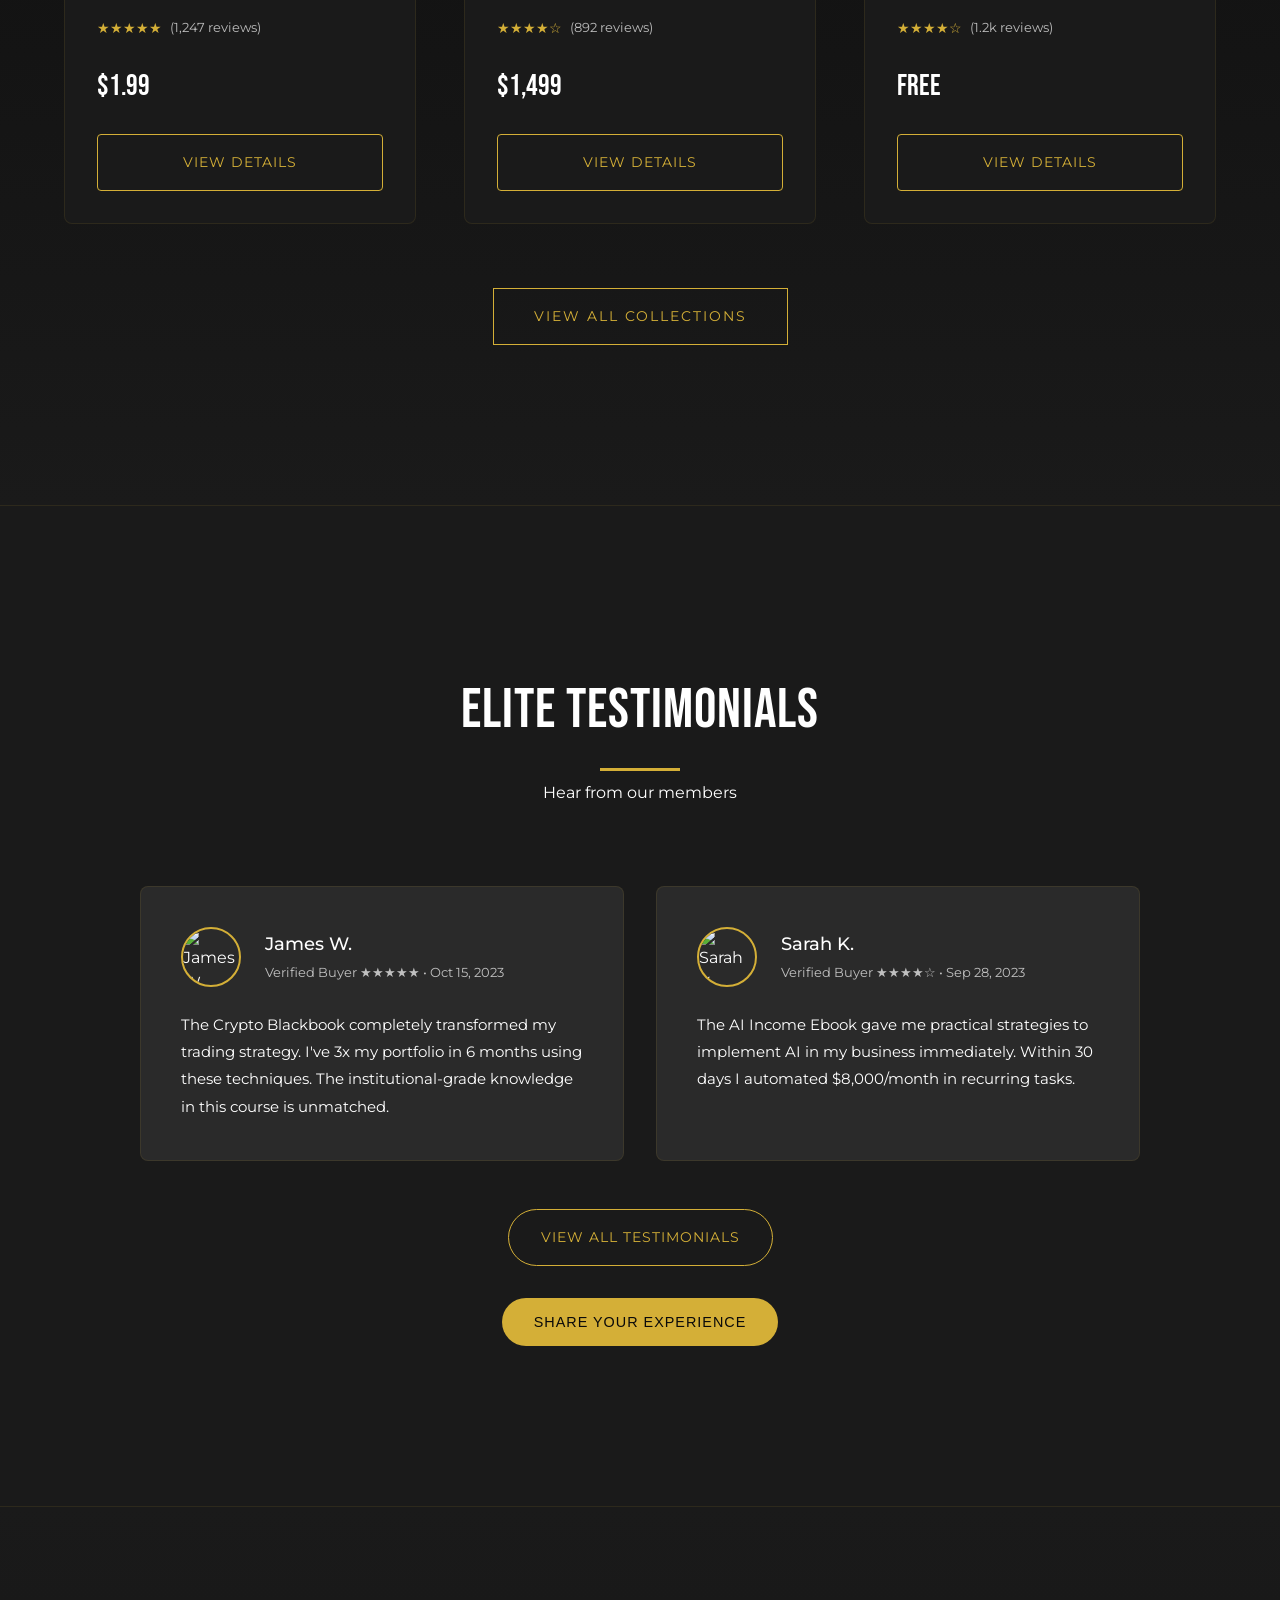
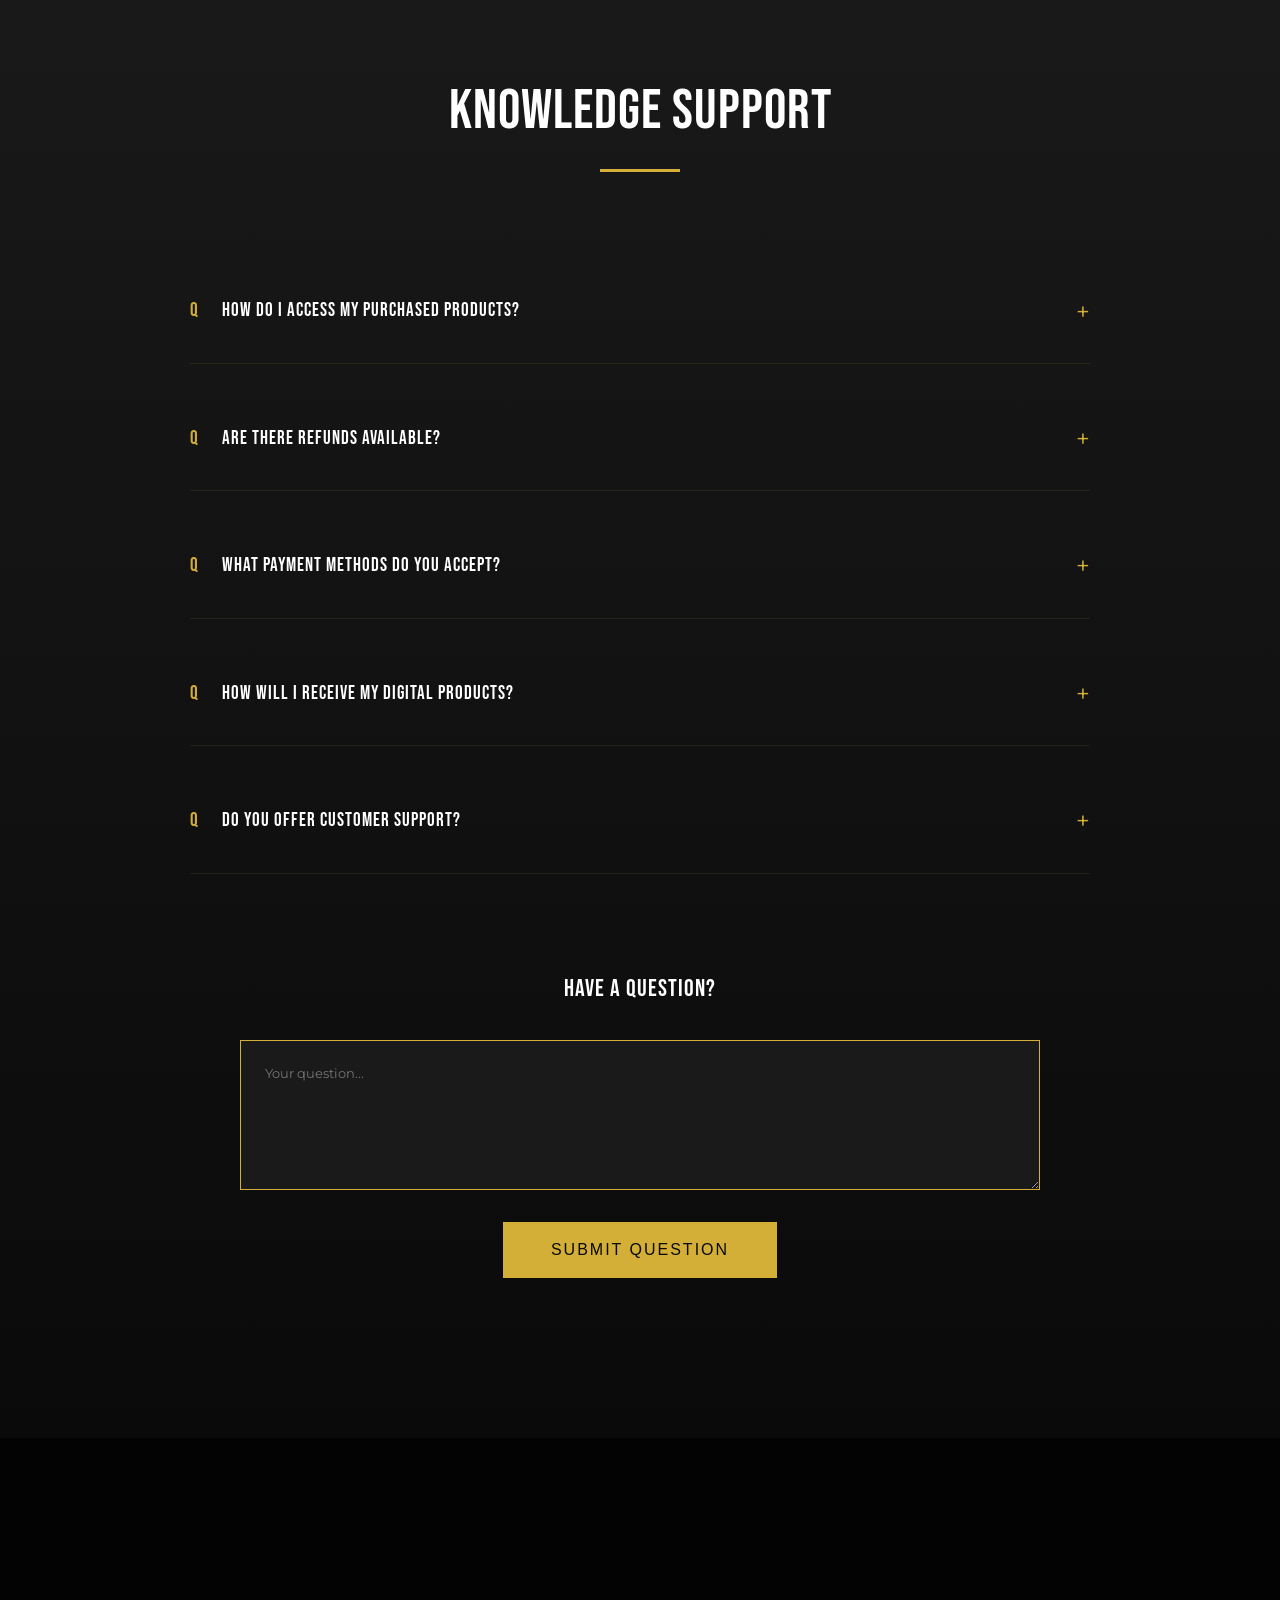
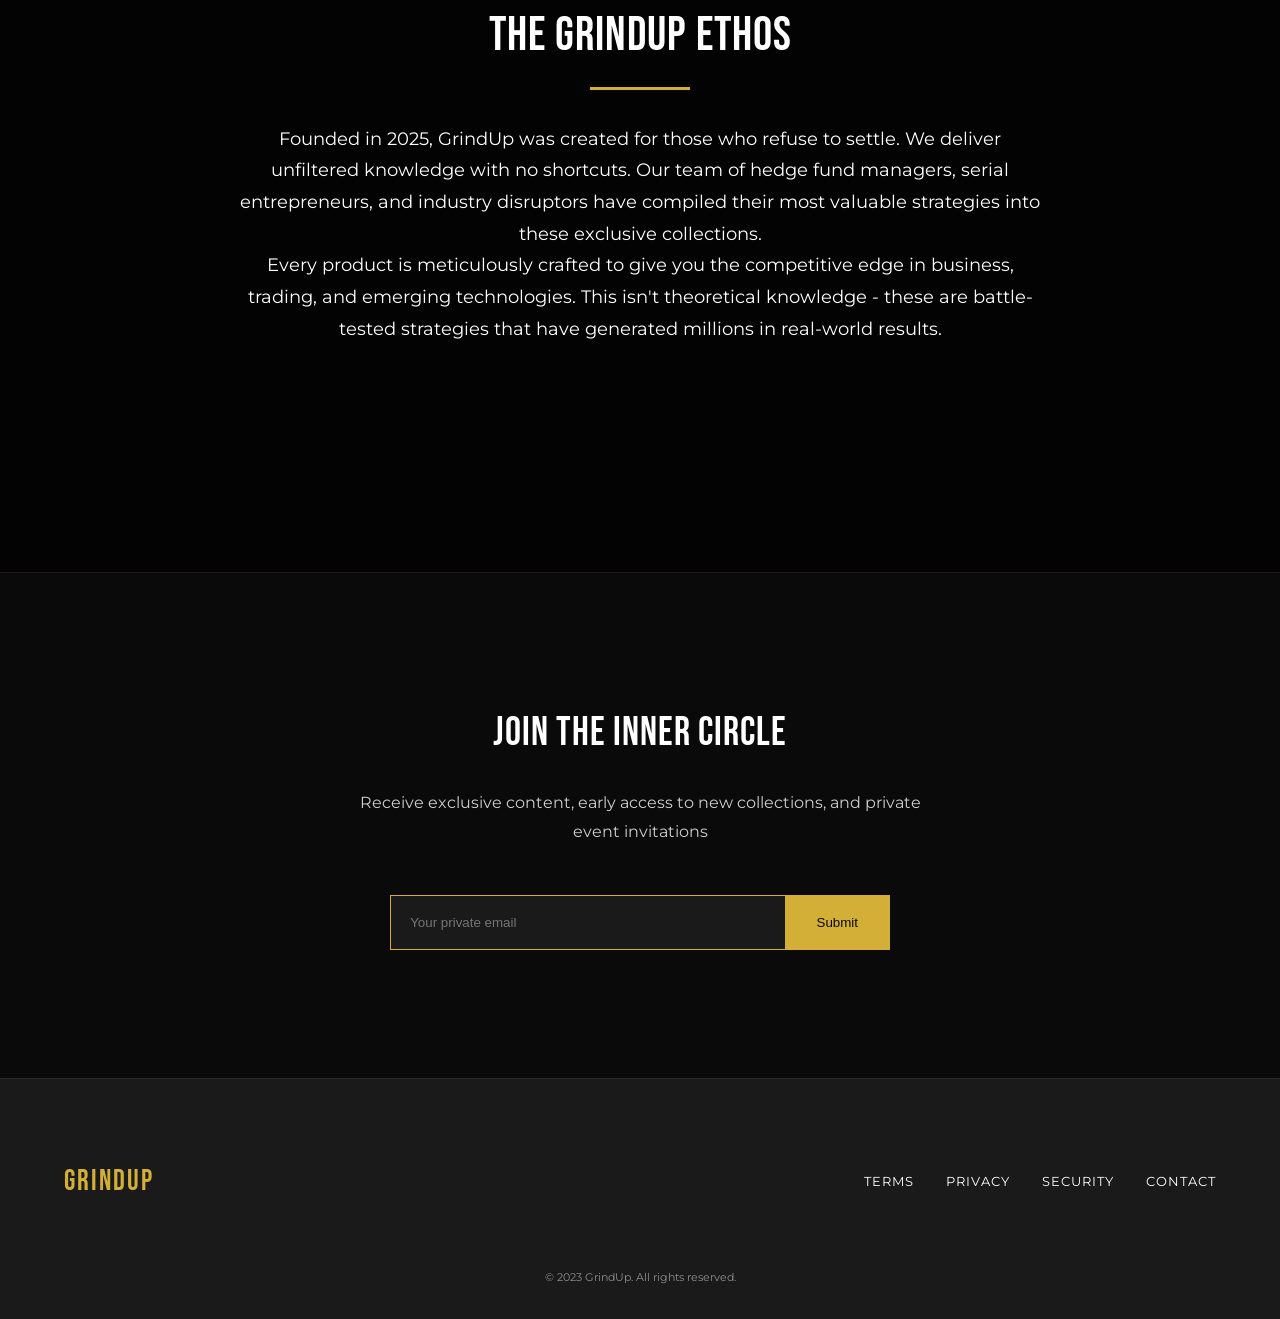
==== commit 133264bd: "Update index.html" ====
--- a/index.html
+++ b/index.html
@@ -4,6 +4,7 @@
   <meta charset="UTF-8">
   <meta name="viewport" content="width=device-width, initial-scale=1.0">
   <title>GrindUp | Built to Grind. Made to Win.</title>
+  <meta name="description" content="Premium knowledge products for entrepreneurs and traders. Get elite strategies for business, trading, crypto, and AI.">
   <link href="https://fonts.googleapis.com/css2?family=Bebas+Neue&family=Playfair+Display:wght@700&family=Montserrat:wght@400;500&display=swap" rel="stylesheet">
   <style>
     /* ===== GLOBAL STYLES ===== */
@@ -184,20 +185,19 @@
       width: 100%;
     }
 
-    .auth-trigger {
+    .mobile-menu-toggle {
+      display: none;
       background: transparent;
-      border: 1px solid var(--gold);
-      color: var(--gold);
-      padding: 0.7rem 1.5rem;
-      font-size: 0.8rem;
-      text-transform: uppercase;
-      letter-spacing: 1px;
+      border: none;
+      color: var(--white);
+      font-size: 1.8rem;
       cursor: pointer;
       transition: all 0.3s ease;
-    }
-
-    .auth-trigger:hover {
-      background: rgba(212,175,55,0.1);
+      z-index: 1001;
+    }
+
+    .mobile-menu-toggle:hover {
+      color: var(--gold);
     }
 
     /* ===== CINEMATIC HERO SECTION ===== */
@@ -485,6 +485,26 @@
       background: rgba(212,175,55,0.1);
     }
 
+    .view-all-container {
+      text-align: center;
+      margin-top: 4rem;
+    }
+  
+    .view-all-btn {
+      display: inline-block;
+      padding: 1rem 2.5rem;
+      border: 1px solid var(--gold);
+      color: var(--gold);
+      text-transform: uppercase;
+      letter-spacing: 2px;
+      font-size: 0.9rem;
+      transition: all 0.3s ease;
+    }
+  
+    .view-all-btn:hover {
+      background: rgba(212,175,55,0.1);
+    }
+
     /* ===== LUXURY REVIEWS SECTION ===== */
     .reviews-section {
       padding: 10rem 5%;
@@ -744,8 +764,8 @@
   line-height: 1.8;
   margin-bottom: 3rem;
   font-size: 1.1rem;
-  position: relative; /* Needed for signature positioning */
-  padding-bottom: 20px; /* Creates space for signature */
+  position: relative;
+  padding-bottom: 20px;
 }
 
     /* ===== EXCLUSIVE NEWSLETTER ===== */
@@ -930,7 +950,25 @@
       }
       
       .nav-links {
-        display: none;
+        position: fixed;
+        top: 70px;
+        left: 0;
+        width: 100%;
+        background: var(--black);
+        flex-direction: column;
+        padding: 2rem;
+        gap: 1.5rem;
+        border-bottom: 1px solid var(--gold);
+        transform: translateY(-150%);
+        transition: transform 0.4s ease;
+      }
+      
+      .nav-links.active {
+        transform: translateY(0);
+      }
+      
+      .mobile-menu-toggle {
+        display: block;
       }
       
       .hero-content h1 {
@@ -1001,14 +1039,14 @@
         <a href="#reviews">Testimonials</a>
         <a href="reviews.html">All Reviews</a>
         <a href="#about">Our Ethos</a>
-        <button class="auth-trigger" id="login-btn">Private Access</button>
       </div>
+      <button class="mobile-menu-toggle" id="mobile-menu-toggle">☰</button>
     </nav>
 
     <!-- Cinematic Hero Section -->
     <section class="hero">
       <div class="hero-video-wrapper">
-        <video autoplay muted loop class="hero-video">
+        <video autoplay muted loop class="hero-video" aria-label="Background video showing business and trading concepts">
           <source src="assets/video/hero-video.mp4" type="video/mp4">
         </video>
       </div>
@@ -1029,15 +1067,15 @@
           <button class="filter-btn" data-category="trading">Trading</button>
           <button class="filter-btn" data-category="crypto">Crypto</button>
           <button class="filter-btn" data-category="ai">AI</button>
-          <button class="filter-btn" data-category="ai">Others</button>
+          <button class="filter-btn" data-category="other">Others</button>
         </div>
       </div>
       <div class="product-grid" id="product-grid">
         <!-- Product 1 -->
-        <div class="product-card">
+        <div class="product-card" data-category="ai business">
           <div class="product-badge bestseller">BESTSELLER</div>
           <div class="product-image">
-            <img src="assets/Images/ebook-cover.jpg" alt="AI Income Ebook">
+            <img src="assets/Images/ebook-cover.jpg" alt="AI Income Ebook" loading="lazy">
           </div>
           <div class="product-info">
             <h3>GrindUp AI Income Ebook</h3>
@@ -1048,10 +1086,10 @@
         </div>
         
         <!-- Product 2 -->
-        <div class="product-card">
+        <div class="product-card" data-category="crypto trading">
           <div class="product-badge bestseller">BESTSELLER</div>
           <div class="product-image">
-            <img src="assets/images/crypto-blackbook.jpg" alt="Crypto Blackbook">
+            <img src="assets/images/crypto-blackbook.jpg" alt="Crypto Blackbook" loading="lazy">
           </div>
           <div class="product-info">
             <h3>Crypto Blackbook</h3>
@@ -1062,18 +1100,21 @@
         </div>
         
         <!-- Product 3 -->
-        <div class="product-card">
+        <div class="product-card" data-category="business">
           <div class="product-badge free">FREE</div>
           <div class="product-image">
-            <img src="assets/images/wealth-foundations.jpg" alt="Wealth Foundations">
+            <img src="assets/images/wealth-foundations.jpg" alt="Wealth Foundations" loading="lazy">
           </div>
           <div class="product-info">
             <h3>Wealth Foundations</h3>
             <div class="product-rating">★★★★☆ <span>(1.2k reviews)</span></div>
             <div class="product-price">FREE</div>
-            <a href="#" class="view-product">View Details</a>
+            <a href="wealth-foundations.html" class="view-product">View Details</a>
           </div>
         </div>
+      </div>
+      <div class="view-all-container">
+        <a href="products.html" class="view-all-btn">View All Collections</a>
       </div>
     </section>
 
@@ -1087,7 +1128,7 @@
         <!-- Review 1 -->
         <div class="review-card">
           <div class="reviewer-info">
-            <img src="assets/Images/user1.jpg" alt="James W.">
+            <img src="assets/Images/user1.jpg" alt="James W." loading="lazy">
             <div>
               <p class="reviewer-name">James W.</p>
               <p class="reviewer-meta">Verified Buyer ★★★★★ • Oct 15, 2023</p>
@@ -1101,7 +1142,7 @@
         <!-- Review 2 -->
         <div class="review-card">
           <div class="reviewer-info">
-            <img src="assets/Images/user.png" alt="Sarah K.">
+            <img src="assets/Images/user.png" alt="Sarah K." loading="lazy">
             <div>
               <p class="reviewer-name">Sarah K.</p>
               <p class="reviewer-meta">Verified Buyer ★★★★☆ • Sep 28, 2023</p>
@@ -1181,7 +1222,7 @@
       <div class="ask-question">
         <h3>Have a Question?</h3>
         <form id="question-form">
-          <textarea placeholder="Your question..." required></textarea>
+          <textarea placeholder="Your question..." required aria-label="Question input field"></textarea>
           <button type="submit" class="cta-gold">Submit Question</button>
         </form>
       </div>
@@ -1203,7 +1244,7 @@
       <h2>Join The Inner Circle</h2>
       <p>Receive exclusive content, early access to new collections, and private event invitations</p>
       <form class="newsletter-form">
-        <input type="email" placeholder="Your private email" required>
+        <input type="email" placeholder="Your private email" required aria-label="Email input for newsletter">
         <button type="submit">Submit</button>
       </form>
     </section>
@@ -1224,51 +1265,26 @@
       </div>
     </footer>
 
-    <!-- Login Modal -->
-    <div id="auth-modal" class="modal">
-      <div class="modal-content">
-        <button class="close-modal">&times;</button>
-        <h3>ACCESS GRINDUP</h3>
-        <p>Enter your credentials securely</p>
-        <form id="login-form">
-          <div class="form-group">
-            <label for="email">Email</label>
-            <input type="email" id="email" required>
-          </div>
-          <div class="form-group">
-            <label for="password">Password</label>
-            <input type="password" id="password" required>
-          </div>
-          <button type="submit" class="cta-gold">Login</button>
-        </form>
-        <p>Don't have an account? <a href="#" id="switch-to-signup">Sign up</a></p>
-        <button class="biometric-btn">
-          <img src="assets/Images/face-id.png" alt="Face ID">
-          Continue with Face ID
-        </button>
-      </div>
-    </div>
-
     <!-- Review Modal -->
     <div id="review-modal" class="modal">
       <div class="modal-content">
-        <button class="close-modal">&times;</button>
+        <button class="close-modal" aria-label="Close review modal">&times;</button>
         <h3>Share Your Experience</h3>
         <form id="review-form">
           <div class="rating-input">
             <p>Your Rating:</p>
             <div class="stars">
-              <span class="star" data-rating="1">☆</span>
-              <span class="star" data-rating="2">☆</span>
-              <span class="star" data-rating="3">☆</span>
-              <span class="star" data-rating="4">☆</span>
-              <span class="star" data-rating="5">☆</span>
+              <span class="star" data-rating="1" role="button" aria-label="1 star">☆</span>
+              <span class="star" data-rating="2" role="button" aria-label="2 stars">☆</span>
+              <span class="star" data-rating="3" role="button" aria-label="3 stars">☆</span>
+              <span class="star" data-rating="4" role="button" aria-label="4 stars">☆</span>
+              <span class="star" data-rating="5" role="button" aria-label="5 stars">☆</span>
             </div>
             <input type="hidden" id="rating-value" value="0">
           </div>
           <div class="form-group">
             <label for="review-text">Your Review</label>
-            <textarea id="review-text" required></textarea>
+            <textarea id="review-text" required aria-label="Review text input"></textarea>
           </div>
           <button type="submit" class="cta-gold">Submit Review</button>
         </form>
@@ -1279,12 +1295,16 @@
   <script>
     // ===== LOADER =====
     window.addEventListener('load', function() {
+      // Hide loader after content is loaded
       setTimeout(function() {
         document.querySelector('.loader').style.opacity = '0';
         setTimeout(function() {
           document.querySelector('.loader').style.display = 'none';
         }, 500);
       }, 1500);
+
+      // Initialize other elements after load
+      checkVisibility();
     });
 
     // ===== NAVBAR SCROLL EFFECT =====
@@ -1297,6 +1317,23 @@
       }
     });
 
+    // ===== MOBILE MENU TOGGLE =====
+    const mobileMenuToggle = document.getElementById('mobile-menu-toggle');
+    const navLinks = document.querySelector('.nav-links');
+    
+    mobileMenuToggle.addEventListener('click', function() {
+      navLinks.classList.toggle('active');
+      this.textContent = navLinks.classList.contains('active') ? '✕' : '☰';
+    });
+
+    // Close mobile menu when clicking on a link
+    document.querySelectorAll('.nav-links a').forEach(link => {
+      link.addEventListener('click', () => {
+        navLinks.classList.remove('active');
+        mobileMenuToggle.textContent = '☰';
+      });
+    });
+
     // ===== SMOOTH SCROLL =====
     document.getElementById('home-logo').addEventListener('click', function(e) {
       e.preventDefault();
@@ -1309,9 +1346,12 @@
     document.querySelectorAll('a[href^="#"]').forEach(anchor => {
       anchor.addEventListener('click', function(e) {
         e.preventDefault();
-        document.querySelector(this.getAttribute('href')).scrollIntoView({
-          behavior: 'smooth'
-        });
+        const target = document.querySelector(this.getAttribute('href'));
+        if (target) {
+          target.scrollIntoView({
+            behavior: 'smooth'
+          });
+        }
       });
     });
 
@@ -1335,8 +1375,8 @@
           if (category === 'all') {
             product.style.display = 'block';
           } else {
-            const productCategory = product.querySelector('a').getAttribute('href').split('.')[0];
-            if (productCategory.includes(category)) {
+            const productCategories = product.dataset.category.split(' ');
+            if (productCategories.includes(category)) {
               product.style.display = 'block';
             } else {
               product.style.display = 'none';
@@ -1359,7 +1399,6 @@
     }
 
     window.addEventListener('scroll', checkVisibility);
-    window.addEventListener('load', checkVisibility);
 
     // ===== FAQ TOGGLE =====
     document.querySelectorAll('.faq-question').forEach(question => {
@@ -1379,26 +1418,30 @@
     });
 
     // ===== MODAL TOGGLE =====
-    const authModal = document.getElementById('auth-modal');
     const reviewModal = document.getElementById('review-modal');
-    const loginBtn = document.getElementById('login-btn');
     const leaveReviewBtn = document.getElementById('leave-review-btn');
     const closeModal = document.querySelectorAll('.close-modal');
     
-    loginBtn.addEventListener('click', function() {
-      authModal.classList.add('active');
-    });
-    
     leaveReviewBtn.addEventListener('click', function() {
       reviewModal.classList.add('active');
+      document.body.style.overflow = 'hidden';
     });
     
     closeModal.forEach(btn => {
       btn.addEventListener('click', function() {
         this.closest('.modal').classList.remove('active');
+        document.body.style.overflow = '';
       });
     });
     
+    // Close modal when clicking outside
+    window.addEventListener('click', function(e) {
+      if (e.target.classList.contains('modal')) {
+        e.target.classList.remove('active');
+        document.body.style.overflow = '';
+      }
+    });
+
     // Star rating
     document.addEventListener('click', function(e) {
       if (e.target.classList.contains('star')) {
@@ -1408,21 +1451,26 @@
         
         stars.forEach((star, index) => {
           star.textContent = index < rating ? '★' : '☆';
+          star.setAttribute('aria-label', `${index < rating ? 'Filled' : 'Empty'} ${index + 1} star`);
         });
       }
     });
     
     // ===== FORM SUBMISSIONS =====
-    document.getElementById('login-form').addEventListener('submit', function(e) {
-      e.preventDefault();
-      alert('Login functionality would be implemented here');
-      authModal.classList.remove('active');
-    });
-    
     document.getElementById('review-form').addEventListener('submit', function(e) {
       e.preventDefault();
       alert('Thank you for your review! It will appear after approval.');
       reviewModal.classList.remove('active');
+      document.body.style.overflow = '';
+      this.reset();
+      
+      // Reset stars
+      const stars = this.querySelectorAll('.star');
+      stars.forEach((star, index) => {
+        star.textContent = '☆';
+        star.setAttribute('aria-label', `Empty ${index + 1} star`);
+      });
+      document.getElementById('rating-value').value = '0';
     });
     
     document.getElementById('question-form').addEventListener('submit', function(e) {
@@ -1436,6 +1484,27 @@
       alert('Thanks for subscribing to our Inner Circle!');
       this.reset();
     });
+
+    // ===== LAZY LOAD IMAGES =====
+    document.addEventListener('DOMContentLoaded', function() {
+      const lazyImages = [].slice.call(document.querySelectorAll('img[loading="lazy"]'));
+      
+      if ('IntersectionObserver' in window) {
+        let lazyImageObserver = new IntersectionObserver(function(entries, observer) {
+          entries.forEach(function(entry) {
+            if (entry.isIntersecting) {
+              let lazyImage = entry.target;
+              lazyImage.src = lazyImage.dataset.src;
+              lazyImageObserver.unobserve(lazyImage);
+            }
+          });
+        });
+
+        lazyImages.forEach(function(lazyImage) {
+          lazyImageObserver.observe(lazyImage);
+        });
+      }
+    });
   </script>
 </body>
 </html>
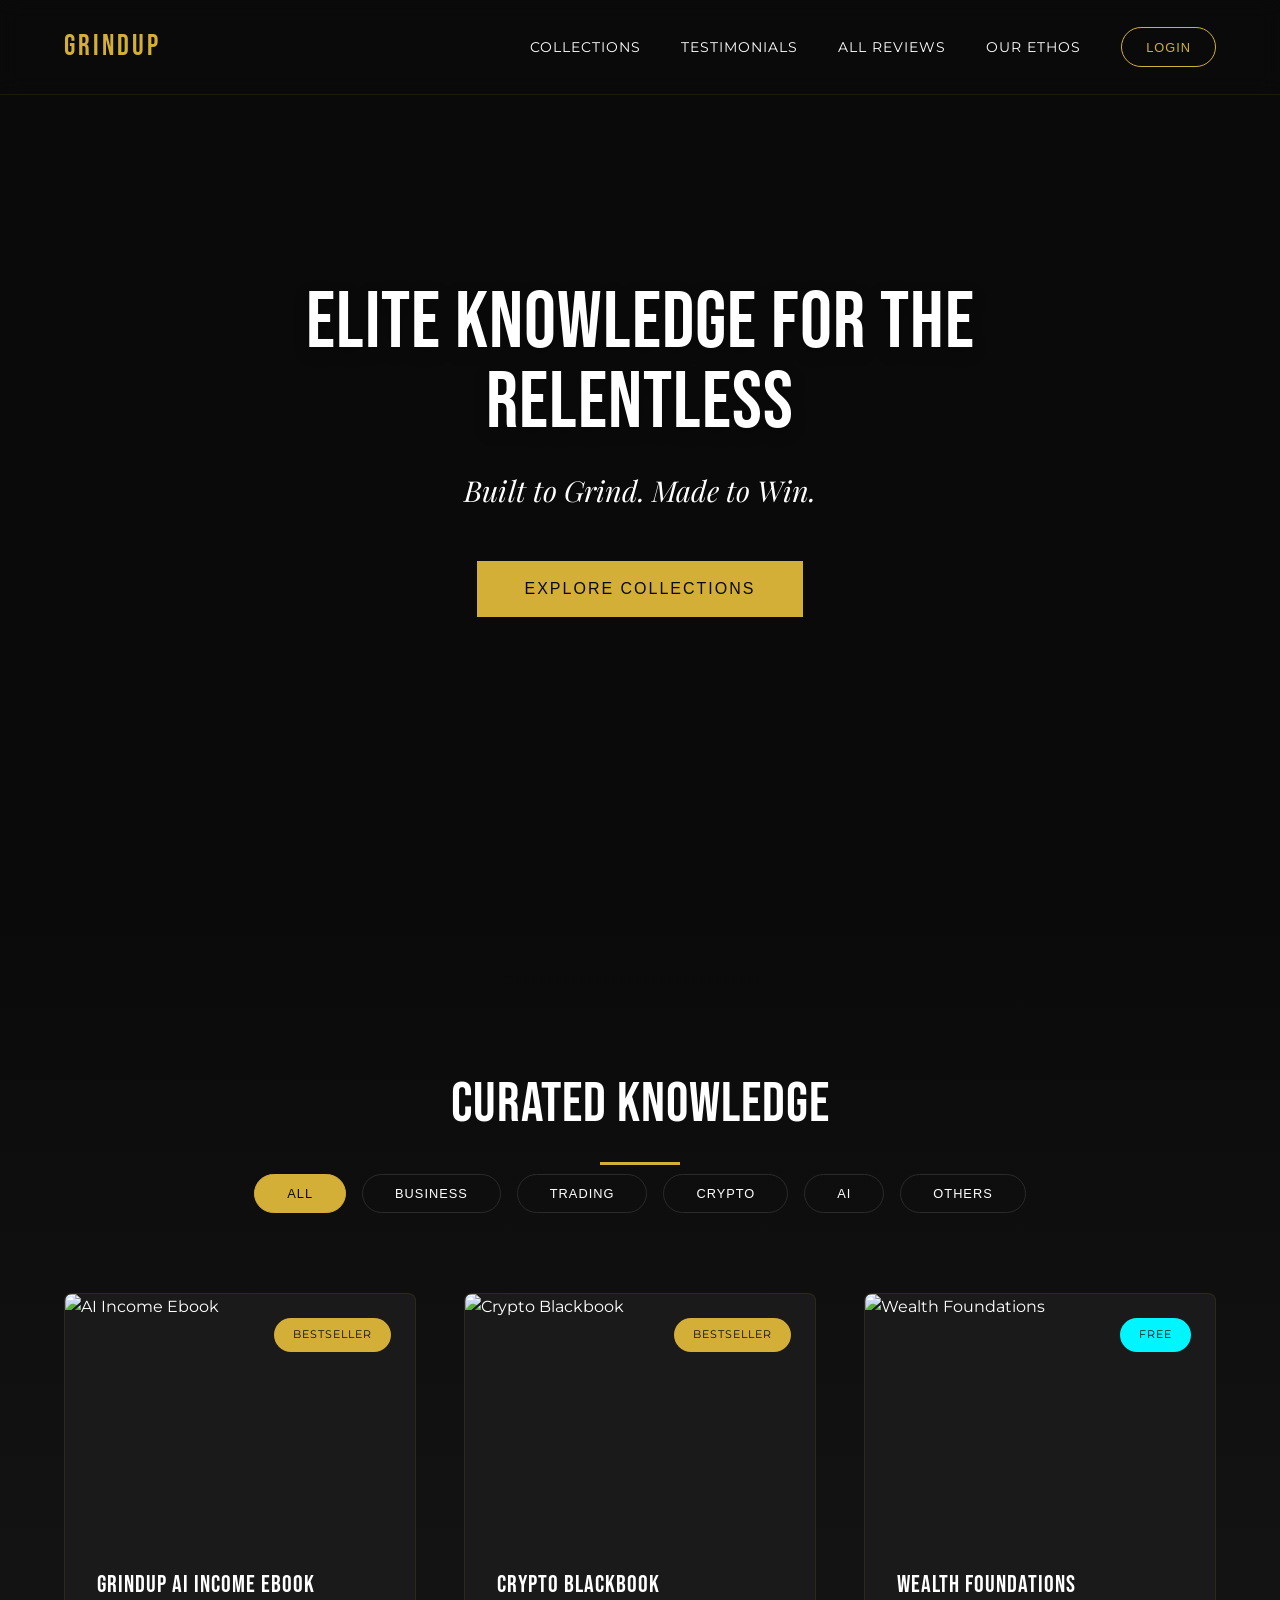
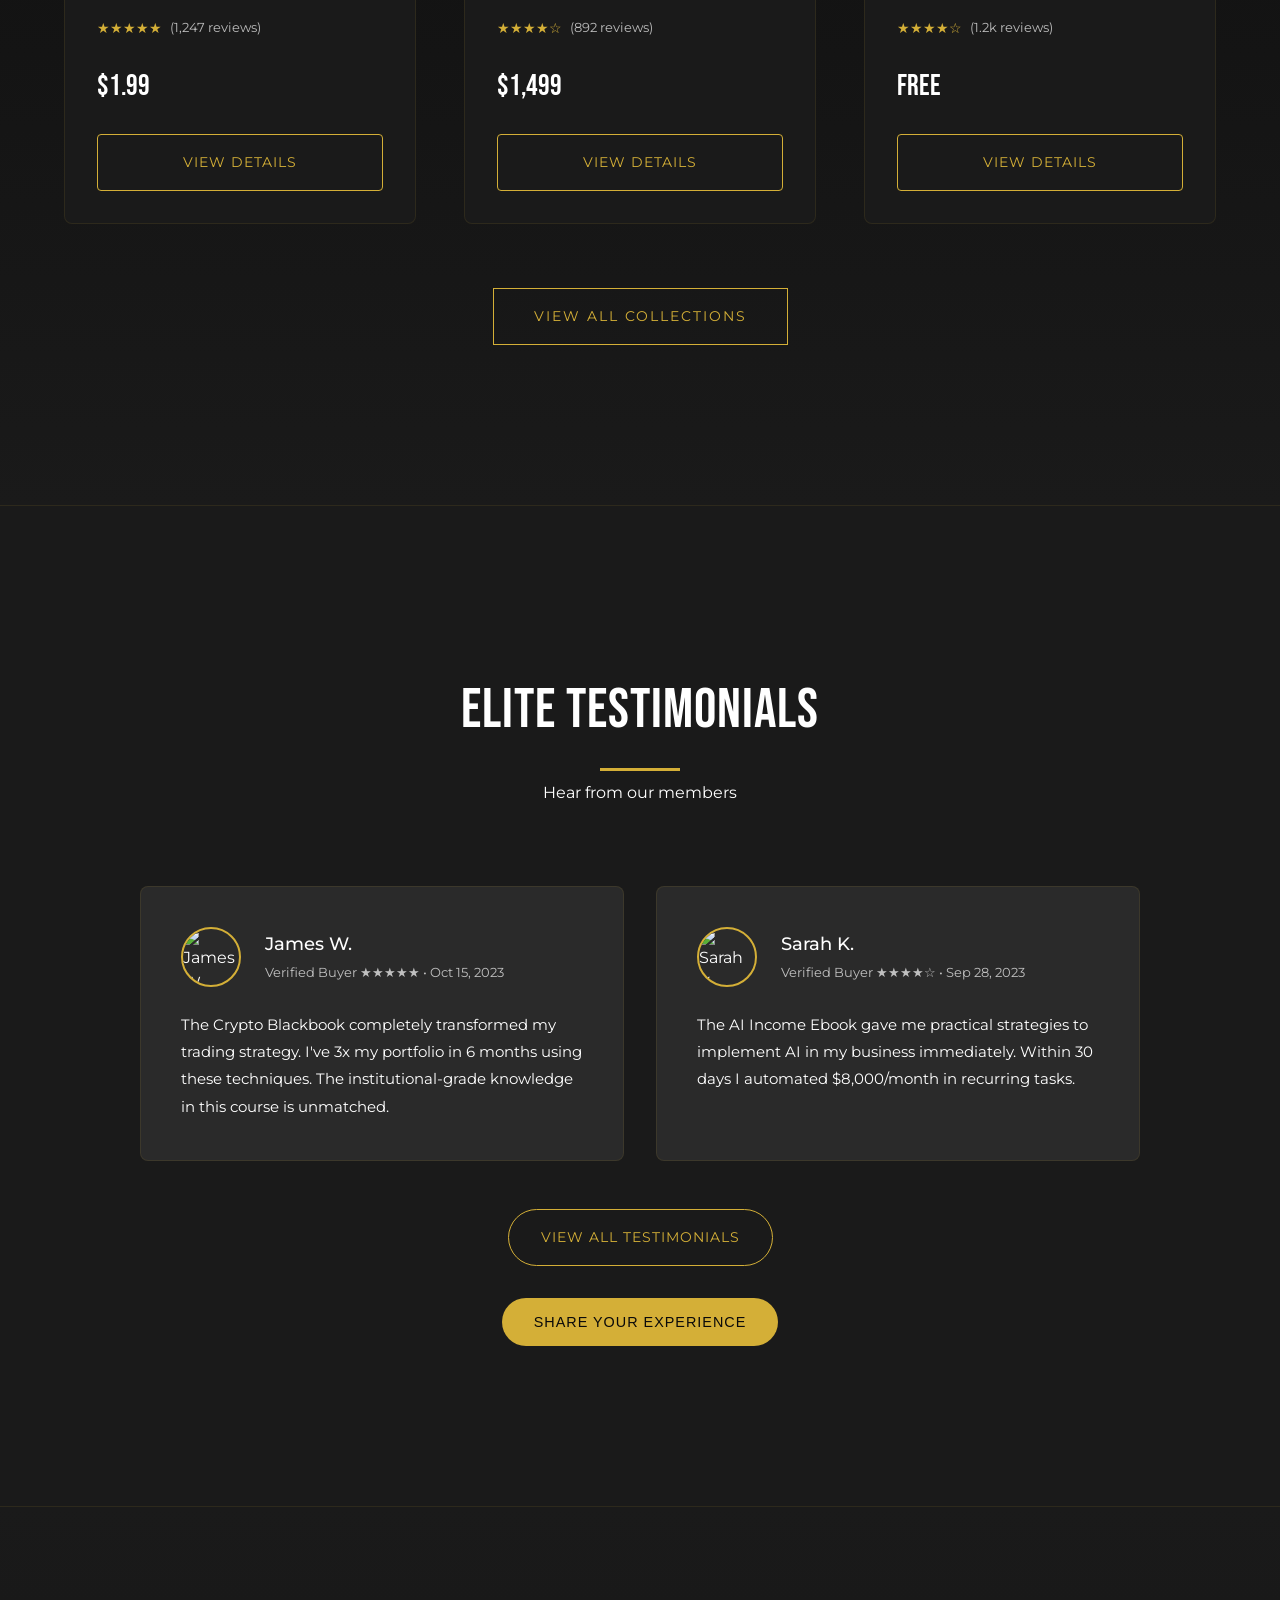
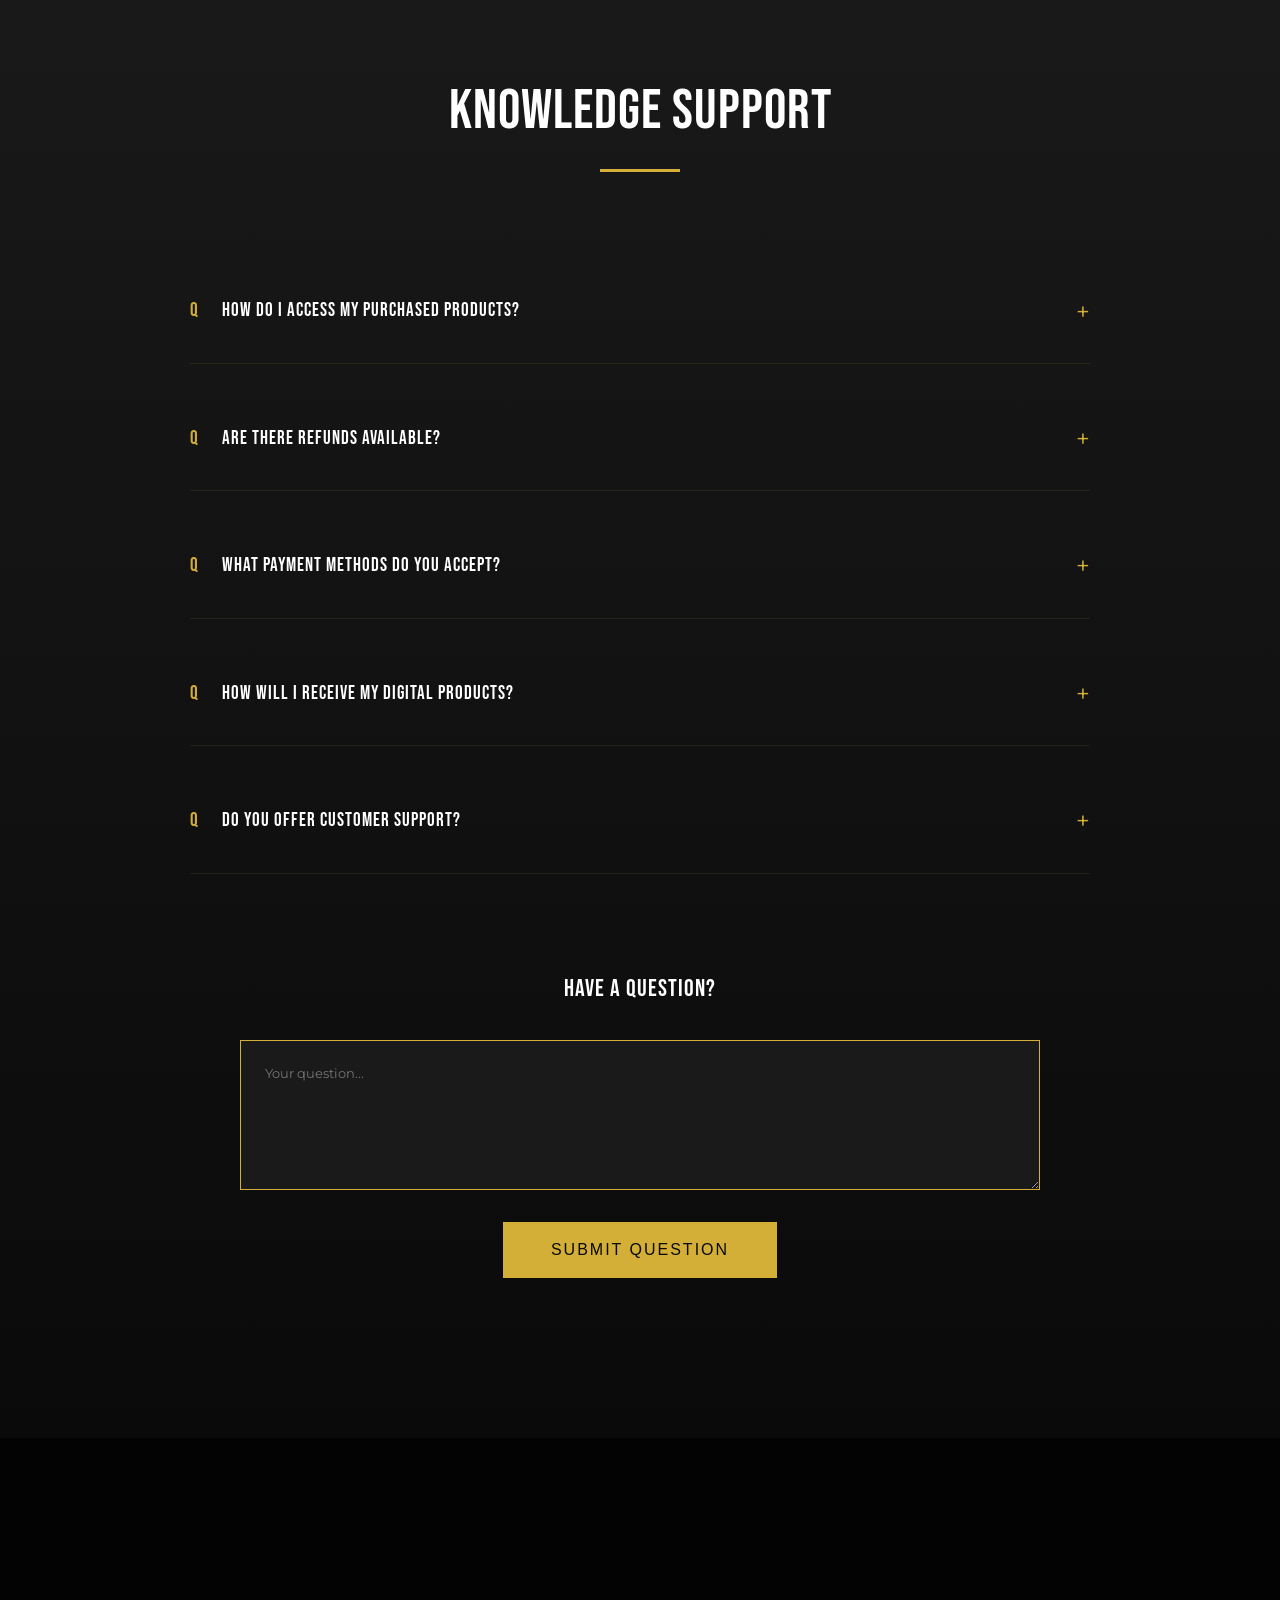
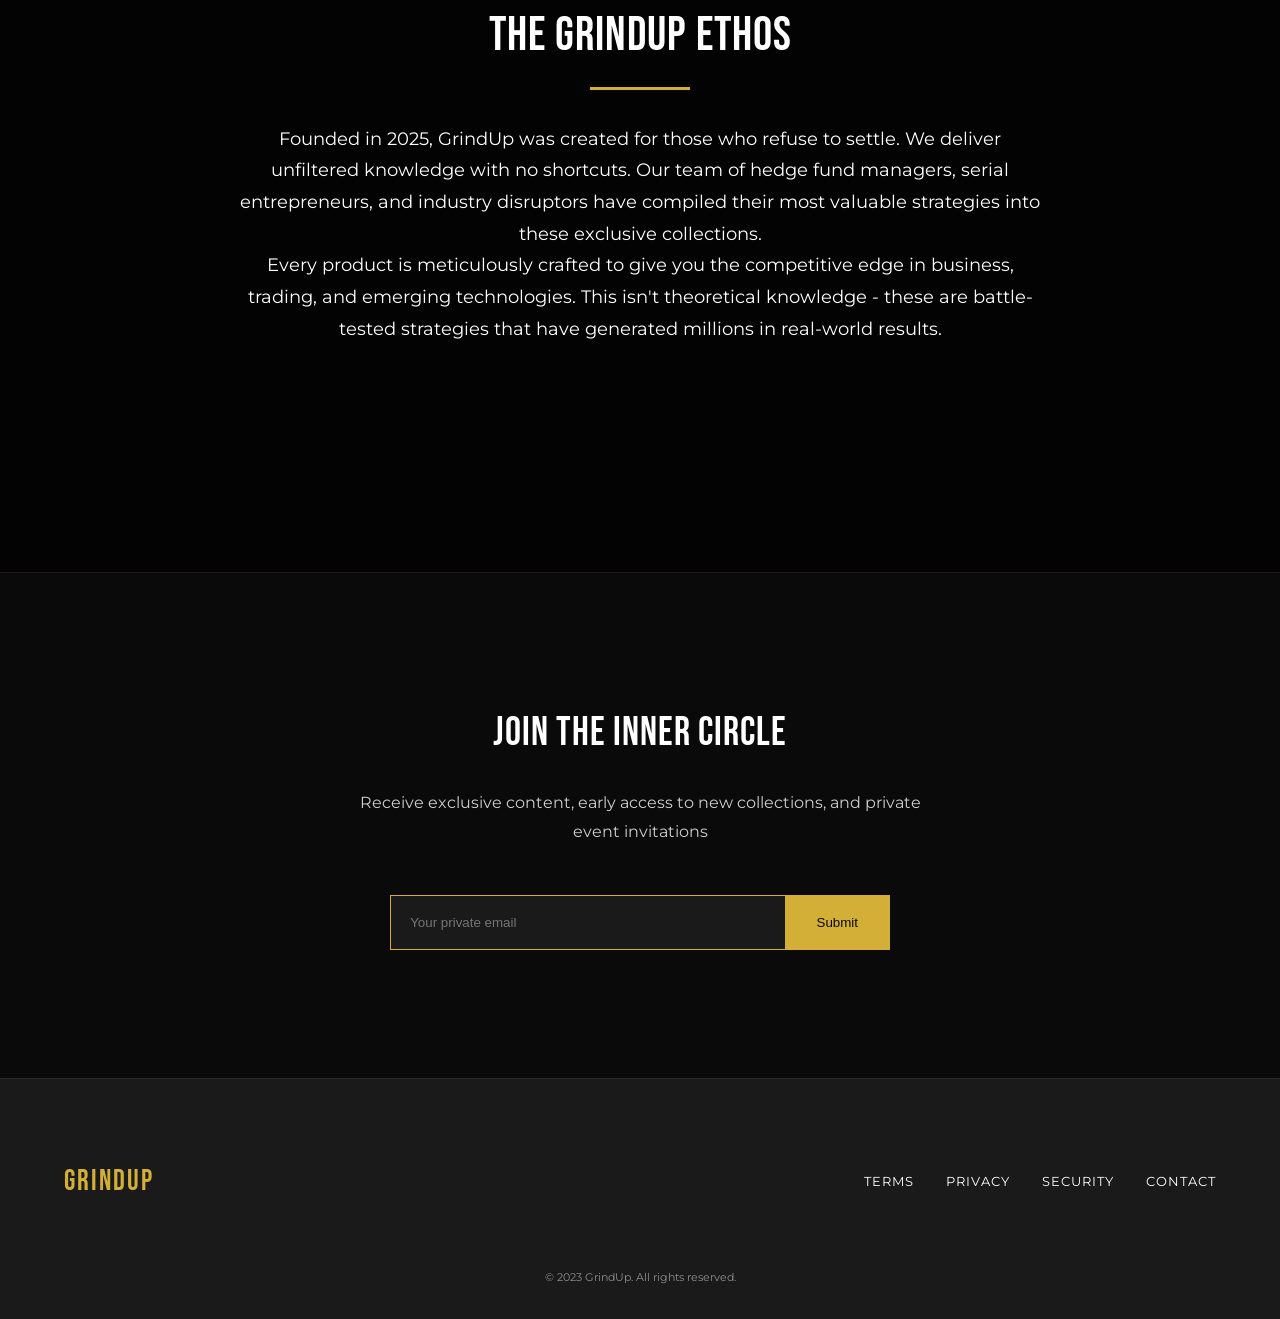
==== commit 43d53fa3: "Update index.html" ====
--- a/index.html
+++ b/index.html
@@ -185,6 +185,23 @@
       width: 100%;
     }
 
+    .auth-trigger {
+      background: transparent;
+      border: 1px solid var(--gold);
+      color: var(--gold);
+      padding: 0.7rem 1.5rem;
+      font-size: 0.8rem;
+      text-transform: uppercase;
+      letter-spacing: 1px;
+      cursor: pointer;
+      transition: all 0.3s ease;
+      border-radius: 30px;
+    }
+
+    .auth-trigger:hover {
+      background: rgba(212,175,55,0.1);
+    }
+
     .mobile-menu-toggle {
       display: none;
       background: transparent;
@@ -379,6 +396,7 @@
       position: relative;
       opacity: 0;
       transform: translateY(30px);
+      cursor: pointer;
     }
 
     .product-card.visible {
@@ -394,6 +412,15 @@
       transform: translateY(-10px);
       box-shadow: 0 20px 40px rgba(0,0,0,0.3);
       border-color: var(--gold);
+    }
+
+    .product-card-link {
+      position: absolute;
+      top: 0;
+      left: 0;
+      width: 100%;
+      height: calc(100% - 60px);
+      z-index: 1;
     }
 
     .product-badge {
@@ -436,6 +463,8 @@
 
     .product-info {
       padding: 2rem;
+      position: relative;
+      z-index: 2;
     }
 
     .product-info h3 {
@@ -479,6 +508,8 @@
       border-radius: 4px;
       text-align: center;
       display: block;
+      position: relative;
+      z-index: 3;
     }
 
     .view-product:hover {
@@ -894,6 +925,8 @@
       position: relative;
       transform: translateY(20px);
       transition: transform 0.3s ease;
+      border-radius: 8px;
+      box-shadow: 0 20px 50px rgba(0,0,0,0.5);
     }
 
     .modal.active .modal-content {
@@ -914,6 +947,226 @@
 
     .close-modal:hover {
       color: var(--gold);
+    }
+
+    /* ===== CUSTOM NOTIFICATION ===== */
+    .notification {
+      position: fixed;
+      top: 50%;
+      left: 50%;
+      transform: translate(-50%, -50%);
+      background: var(--dark-gray);
+      border: 1px solid var(--gold);
+      padding: 2rem;
+      border-radius: 8px;
+      max-width: 400px;
+      width: 90%;
+      text-align: center;
+      z-index: 3000;
+      opacity: 0;
+      visibility: hidden;
+      transition: all 0.3s ease;
+      box-shadow: 0 10px 30px rgba(0,0,0,0.5);
+    }
+
+    .notification.active {
+      opacity: 1;
+      visibility: visible;
+    }
+
+    .notification-icon {
+      font-size: 3rem;
+      color: var(--gold);
+      margin-bottom: 1rem;
+    }
+
+    .notification h3 {
+      margin-bottom: 1rem;
+      font-size: 1.5rem;
+    }
+
+    .notification p {
+      margin-bottom: 1.5rem;
+      line-height: 1.6;
+    }
+
+    .notification-btn {
+      background: var(--gold);
+      color: var(--black);
+      border: none;
+      padding: 0.8rem 2rem;
+      font-size: 0.9rem;
+      cursor: pointer;
+      transition: all 0.3s ease;
+      border-radius: 4px;
+      text-transform: uppercase;
+      letter-spacing: 1px;
+    }
+
+    .notification-btn:hover {
+      background: var(--gold-light);
+    }
+
+    /* ===== ENHANCED REVIEW MODAL ===== */
+    .review-modal-content {
+      background: var(--dark-gray);
+      border: 1px solid var(--gold);
+      max-width: 600px;
+      width: 90%;
+      padding: 3rem;
+      position: relative;
+      border-radius: 8px;
+      box-shadow: 0 20px 50px rgba(0,0,0,0.5);
+    }
+
+    .review-modal-header {
+      text-align: center;
+      margin-bottom: 2rem;
+    }
+
+    .review-modal-header h3 {
+      font-size: 2rem;
+      margin-bottom: 0.5rem;
+    }
+
+    .review-modal-header p {
+      opacity: 0.8;
+    }
+
+    .rating-input {
+      margin-bottom: 2rem;
+      text-align: center;
+    }
+
+    .rating-input p {
+      margin-bottom: 1rem;
+      font-size: 1.1rem;
+    }
+
+    .stars {
+      display: flex;
+      justify-content: center;
+      gap: 0.5rem;
+      margin-bottom: 1.5rem;
+    }
+
+    .star {
+      font-size: 2rem;
+      color: var(--medium-gray);
+      cursor: pointer;
+      transition: all 0.2s ease;
+    }
+
+    .star:hover, .star.active {
+      color: var(--gold);
+      transform: scale(1.1);
+    }
+
+    .form-group {
+      margin-bottom: 1.5rem;
+    }
+
+    .form-group label {
+      display: block;
+      margin-bottom: 0.5rem;
+    }
+
+    .form-group textarea {
+      width: 100%;
+      min-height: 150px;
+      padding: 1rem;
+      background: var(--medium-gray);
+      border: 1px solid var(--gold);
+      color: var(--white);
+      font-family: var(--font-body);
+      resize: vertical;
+    }
+
+    /* ===== LOGIN MODAL ===== */
+    .auth-modal-content {
+      background: var(--dark-gray);
+      border: 1px solid var(--gold);
+      max-width: 500px;
+      width: 90%;
+      padding: 3rem;
+      position: relative;
+      border-radius: 8px;
+      box-shadow: 0 20px 50px rgba(0,0,0,0.5);
+    }
+
+    .auth-modal-header {
+      text-align: center;
+      margin-bottom: 2rem;
+    }
+
+    .auth-modal-header h3 {
+      font-size: 2rem;
+      margin-bottom: 0.5rem;
+    }
+
+    .auth-modal-header p {
+      opacity: 0.8;
+    }
+
+    .auth-form-group {
+      margin-bottom: 1.5rem;
+    }
+
+    .auth-form-group label {
+      display: block;
+      margin-bottom: 0.5rem;
+    }
+
+    .auth-form-group input {
+      width: 100%;
+      padding: 1rem;
+      background: var(--medium-gray);
+      border: 1px solid var(--gold);
+      color: var(--white);
+      font-family: var(--font-body);
+    }
+
+    .auth-form-actions {
+      display: flex;
+      justify-content: space-between;
+      align-items: center;
+      margin-top: 2rem;
+    }
+
+    .auth-form-actions a {
+      color: var(--gold-light);
+      font-size: 0.9rem;
+    }
+
+    .auth-form-actions a:hover {
+      text-decoration: underline;
+    }
+
+    .auth-submit-btn {
+      background: var(--gold);
+      color: var(--black);
+      border: none;
+      padding: 1rem 2rem;
+      font-size: 0.9rem;
+      cursor: pointer;
+      transition: all 0.3s ease;
+      border-radius: 4px;
+      text-transform: uppercase;
+      letter-spacing: 1px;
+    }
+
+    .auth-submit-btn:hover {
+      background: var(--gold-light);
+    }
+
+    .auth-switch {
+      text-align: center;
+      margin-top: 1.5rem;
+    }
+
+    .auth-switch a {
+      color: var(--gold);
+      text-decoration: underline;
     }
 
     /* ===== ANIMATIONS ===== */
@@ -993,6 +1246,14 @@
         flex-direction: column;
         gap: 1rem;
       }
+
+      .review-modal-content {
+        padding: 2rem 1.5rem;
+      }
+
+      .auth-modal-content {
+        padding: 2rem 1.5rem;
+      }
     }
 
     @media (max-width: 576px) {
@@ -1016,6 +1277,12 @@
       .newsletter-form input {
         border-right: 1px solid var(--gold);
         border-bottom: none;
+      }
+
+      .auth-form-actions {
+        flex-direction: column;
+        gap: 1rem;
+        align-items: flex-start;
       }
     }
   </style>
@@ -1029,6 +1296,14 @@
     </div>
   </div>
 
+  <!-- Notification Popup -->
+  <div class="notification" id="notification">
+    <div class="notification-icon">✓</div>
+    <h3 id="notification-title">Success</h3>
+    <p id="notification-message">Your action was completed successfully.</p>
+    <button class="notification-btn" id="notification-btn">OK</button>
+  </div>
+
   <!-- Main Container -->
   <div class="container">
     <!-- Luxury Navbar -->
@@ -1039,6 +1314,7 @@
         <a href="#reviews">Testimonials</a>
         <a href="reviews.html">All Reviews</a>
         <a href="#about">Our Ethos</a>
+        <button class="auth-trigger" id="login-btn">Login</button>
       </div>
       <button class="mobile-menu-toggle" id="mobile-menu-toggle">☰</button>
     </nav>
@@ -1073,6 +1349,7 @@
       <div class="product-grid" id="product-grid">
         <!-- Product 1 -->
         <div class="product-card" data-category="ai business">
+          <a href="GrindUp_AI_Income_Ebook.html" class="product-card-link" aria-label="View AI Income Ebook"></a>
           <div class="product-badge bestseller">BESTSELLER</div>
           <div class="product-image">
             <img src="assets/Images/ebook-cover.jpg" alt="AI Income Ebook" loading="lazy">
@@ -1087,6 +1364,7 @@
         
         <!-- Product 2 -->
         <div class="product-card" data-category="crypto trading">
+          <a href="crypto-blackbook.html" class="product-card-link" aria-label="View Crypto Blackbook"></a>
           <div class="product-badge bestseller">BESTSELLER</div>
           <div class="product-image">
             <img src="assets/images/crypto-blackbook.jpg" alt="Crypto Blackbook" loading="lazy">
@@ -1101,6 +1379,7 @@
         
         <!-- Product 3 -->
         <div class="product-card" data-category="business">
+          <a href="wealth-foundations.html" class="product-card-link" aria-label="View Wealth Foundations"></a>
           <div class="product-badge free">FREE</div>
           <div class="product-image">
             <img src="assets/images/wealth-foundations.jpg" alt="Wealth Foundations" loading="lazy">
@@ -1267,9 +1546,12 @@
 
     <!-- Review Modal -->
     <div id="review-modal" class="modal">
-      <div class="modal-content">
+      <div class="review-modal-content">
         <button class="close-modal" aria-label="Close review modal">&times;</button>
-        <h3>Share Your Experience</h3>
+        <div class="review-modal-header">
+          <h3>Share Your Experience</h3>
+          <p>We value your feedback about our products</p>
+        </div>
         <form id="review-form">
           <div class="rating-input">
             <p>Your Rating:</p>
@@ -1288,6 +1570,63 @@
           </div>
           <button type="submit" class="cta-gold">Submit Review</button>
         </form>
+      </div>
+    </div>
+
+    <!-- Login Modal -->
+    <div id="auth-modal" class="modal">
+      <div class="auth-modal-content">
+        <button class="close-modal" aria-label="Close login modal">&times;</button>
+        <div class="auth-modal-header">
+          <h3>Welcome Back</h3>
+          <p>Access your exclusive content and member benefits</p>
+        </div>
+        <form id="login-form">
+          <div class="auth-form-group">
+            <label for="email">Email</label>
+            <input type="email" id="email" required>
+          </div>
+          <div class="auth-form-group">
+            <label for="password">Password</label>
+            <input type="password" id="password" required>
+          </div>
+          <div class="auth-form-actions">
+            <a href="#forgot-password">Forgot password?</a>
+            <button type="submit" class="auth-submit-btn">Login</button>
+          </div>
+        </form>
+        <div class="auth-switch">
+          <p>Don't have an account? <a href="#" id="switch-to-signup">Sign up</a></p>
+        </div>
+      </div>
+    </div>
+
+    <!-- Signup Modal -->
+    <div id="signup-modal" class="modal">
+      <div class="auth-modal-content">
+        <button class="close-modal" aria-label="Close signup modal">&times;</button>
+        <div class="auth-modal-header">
+          <h3>Join GrindUp</h3>
+          <p>Create your account to access premium content</p>
+        </div>
+        <form id="signup-form">
+          <div class="auth-form-group">
+            <label for="signup-email">Email</label>
+            <input type="email" id="signup-email" required>
+          </div>
+          <div class="auth-form-group">
+            <label for="signup-password">Password</label>
+            <input type="password" id="signup-password" required>
+          </div>
+          <div class="auth-form-group">
+            <label for="confirm-password">Confirm Password</label>
+            <input type="password" id="confirm-password" required>
+          </div>
+          <button type="submit" class="auth-submit-btn">Create Account</button>
+        </form>
+        <div class="auth-switch">
+          <p>Already have an account? <a href="#" id="switch-to-login">Login</a></p>
+        </div>
       </div>
     </div>
   </div>
@@ -1386,6 +1725,24 @@
       });
     });
 
+    // ===== PRODUCT CARD CLICKS =====
+    document.querySelectorAll('.product-card').forEach(card => {
+      const link = card.querySelector('.product-card-link');
+      const button = card.querySelector('.view-product');
+      
+      // Prevent the card link from triggering when clicking the button
+      button.addEventListener('click', function(e) {
+        e.stopPropagation();
+      });
+      
+      // Make the entire card clickable except the button
+      card.addEventListener('click', function(e) {
+        if (!e.target.closest('.view-product')) {
+          link.click();
+        }
+      });
+    });
+
     // ===== SCROLL ANIMATIONS =====
     function checkVisibility() {
       const elements = document.querySelectorAll('.product-card, .review-card');
@@ -1418,15 +1775,28 @@
     });
 
     // ===== MODAL TOGGLE =====
+    const authModal = document.getElementById('auth-modal');
+    const signupModal = document.getElementById('signup-modal');
     const reviewModal = document.getElementById('review-modal');
+    const loginBtn = document.getElementById('login-btn');
     const leaveReviewBtn = document.getElementById('leave-review-btn');
     const closeModal = document.querySelectorAll('.close-modal');
+    const switchToSignup = document.getElementById('switch-to-signup');
+    const switchToLogin = document.getElementById('switch-to-login');
     
+    // Show login modal
+    loginBtn.addEventListener('click', function() {
+      authModal.classList.add('active');
+      document.body.style.overflow = 'hidden';
+    });
+    
+    // Show review modal
     leaveReviewBtn.addEventListener('click', function() {
       reviewModal.classList.add('active');
       document.body.style.overflow = 'hidden';
     });
     
+    // Close modals
     closeModal.forEach(btn => {
       btn.addEventListener('click', function() {
         this.closest('.modal').classList.remove('active');
@@ -1440,6 +1810,19 @@
         e.target.classList.remove('active');
         document.body.style.overflow = '';
       }
+    });
+
+    // Switch between login and signup
+    switchToSignup.addEventListener('click', function(e) {
+      e.preventDefault();
+      authModal.classList.remove('active');
+      signupModal.classList.add('active');
+    });
+
+    switchToLogin.addEventListener('click', function(e) {
+      e.preventDefault();
+      signupModal.classList.remove('active');
+      authModal.classList.add('active');
     });
 
     // Star rating
@@ -1450,38 +1833,76 @@
         document.getElementById('rating-value').value = rating;
         
         stars.forEach((star, index) => {
-          star.textContent = index < rating ? '★' : '☆';
+          if (index < rating) {
+            star.classList.add('active');
+            star.textContent = '★';
+          } else {
+            star.classList.remove('active');
+            star.textContent = '☆';
+          }
           star.setAttribute('aria-label', `${index < rating ? 'Filled' : 'Empty'} ${index + 1} star`);
         });
       }
     });
-    
+
+    // ===== NOTIFICATION SYSTEM =====
+    const notification = document.getElementById('notification');
+    const notificationBtn = document.getElementById('notification-btn');
+
+    function showNotification(title, message) {
+      document.getElementById('notification-title').textContent = title;
+      document.getElementById('notification-message').textContent = message;
+      notification.classList.add('active');
+      document.body.style.overflow = 'hidden';
+    }
+
+    function hideNotification() {
+      notification.classList.remove('active');
+      document.body.style.overflow = '';
+    }
+
+    notificationBtn.addEventListener('click', hideNotification);
+
     // ===== FORM SUBMISSIONS =====
     document.getElementById('review-form').addEventListener('submit', function(e) {
       e.preventDefault();
-      alert('Thank you for your review! It will appear after approval.');
+      showNotification('Thank You!', 'Your review has been submitted and will appear after approval.');
       reviewModal.classList.remove('active');
-      document.body.style.overflow = '';
       this.reset();
       
       // Reset stars
       const stars = this.querySelectorAll('.star');
       stars.forEach((star, index) => {
         star.textContent = '☆';
+        star.classList.remove('active');
         star.setAttribute('aria-label', `Empty ${index + 1} star`);
       });
       document.getElementById('rating-value').value = '0';
     });
     
+    document.getElementById('login-form').addEventListener('submit', function(e) {
+      e.preventDefault();
+      showNotification('Welcome Back!', 'You have successfully logged in to your account.');
+      authModal.classList.remove('active');
+      this.reset();
+    });
+    
+    document.getElementById('signup-form').addEventListener('submit', function(e) {
+      e.preventDefault();
+      showNotification('Welcome!', 'Your account has been created successfully.');
+      signupModal.classList.remove('active');
+      this.reset();
+    });
+    
     document.getElementById('question-form').addEventListener('submit', function(e) {
       e.preventDefault();
-      alert('Your question has been submitted! Our team will respond within 24 hours.');
+      showNotification('Question Submitted', 'Our team will respond to your question within 24 hours.');
       this.reset();
     });
     
     document.querySelector('.newsletter-form').addEventListener('submit', function(e) {
       e.preventDefault();
-      alert('Thanks for subscribing to our Inner Circle!');
+      showNotification('Thank You!', 'You have been subscribed to our Inner Circle newsletter.');
       this.reset();
     });
 
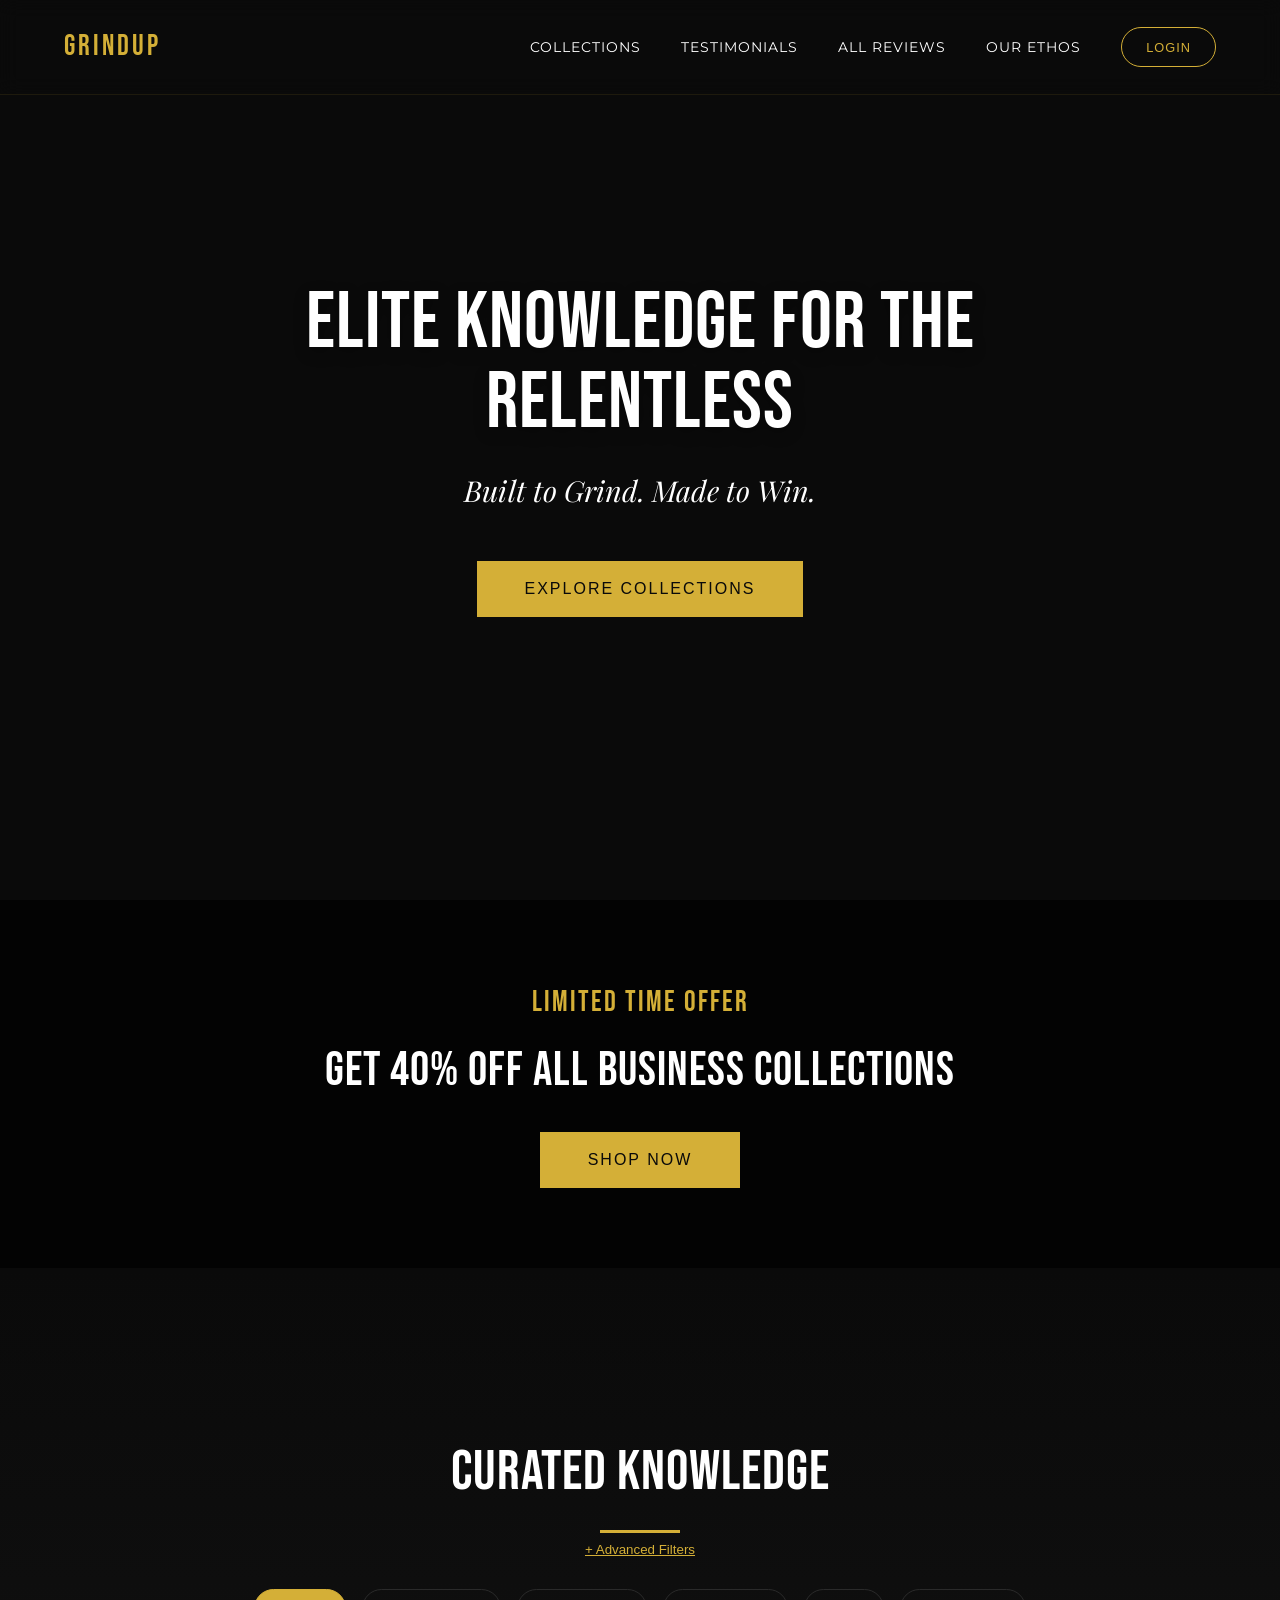
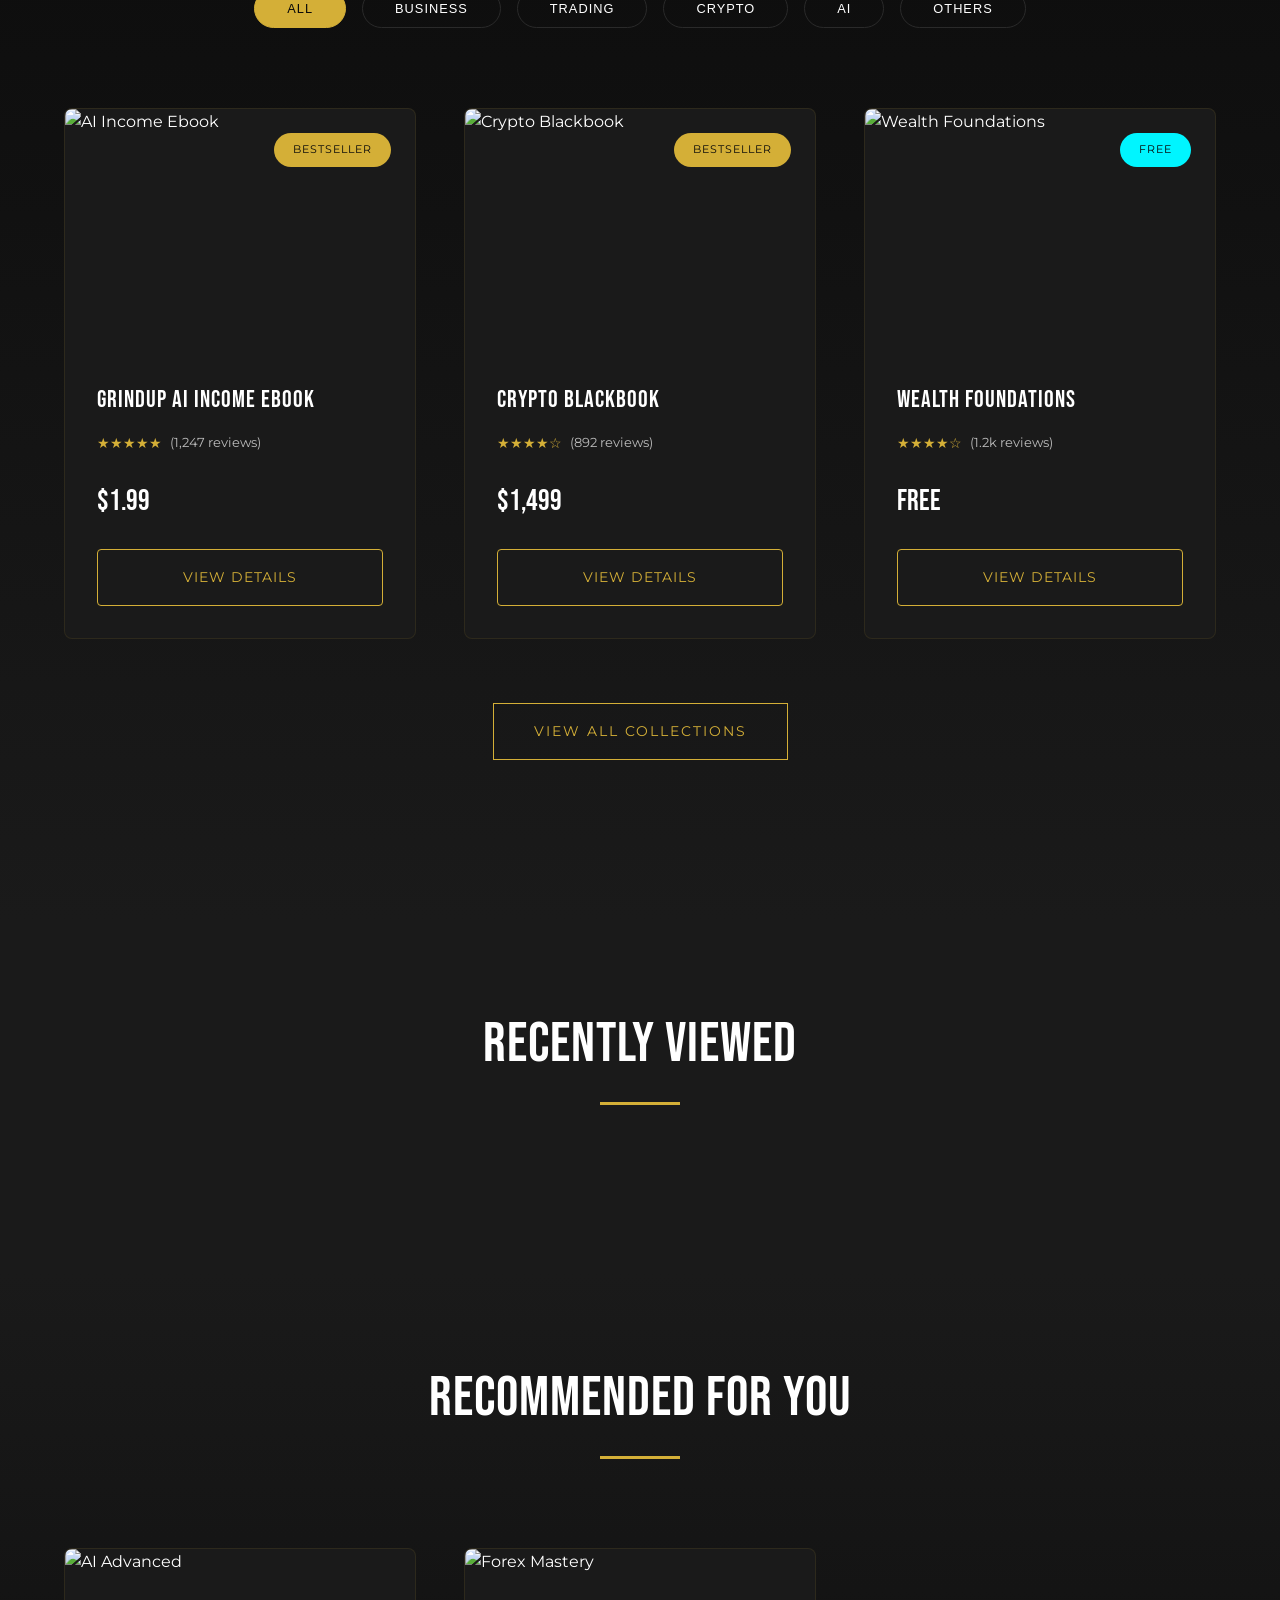
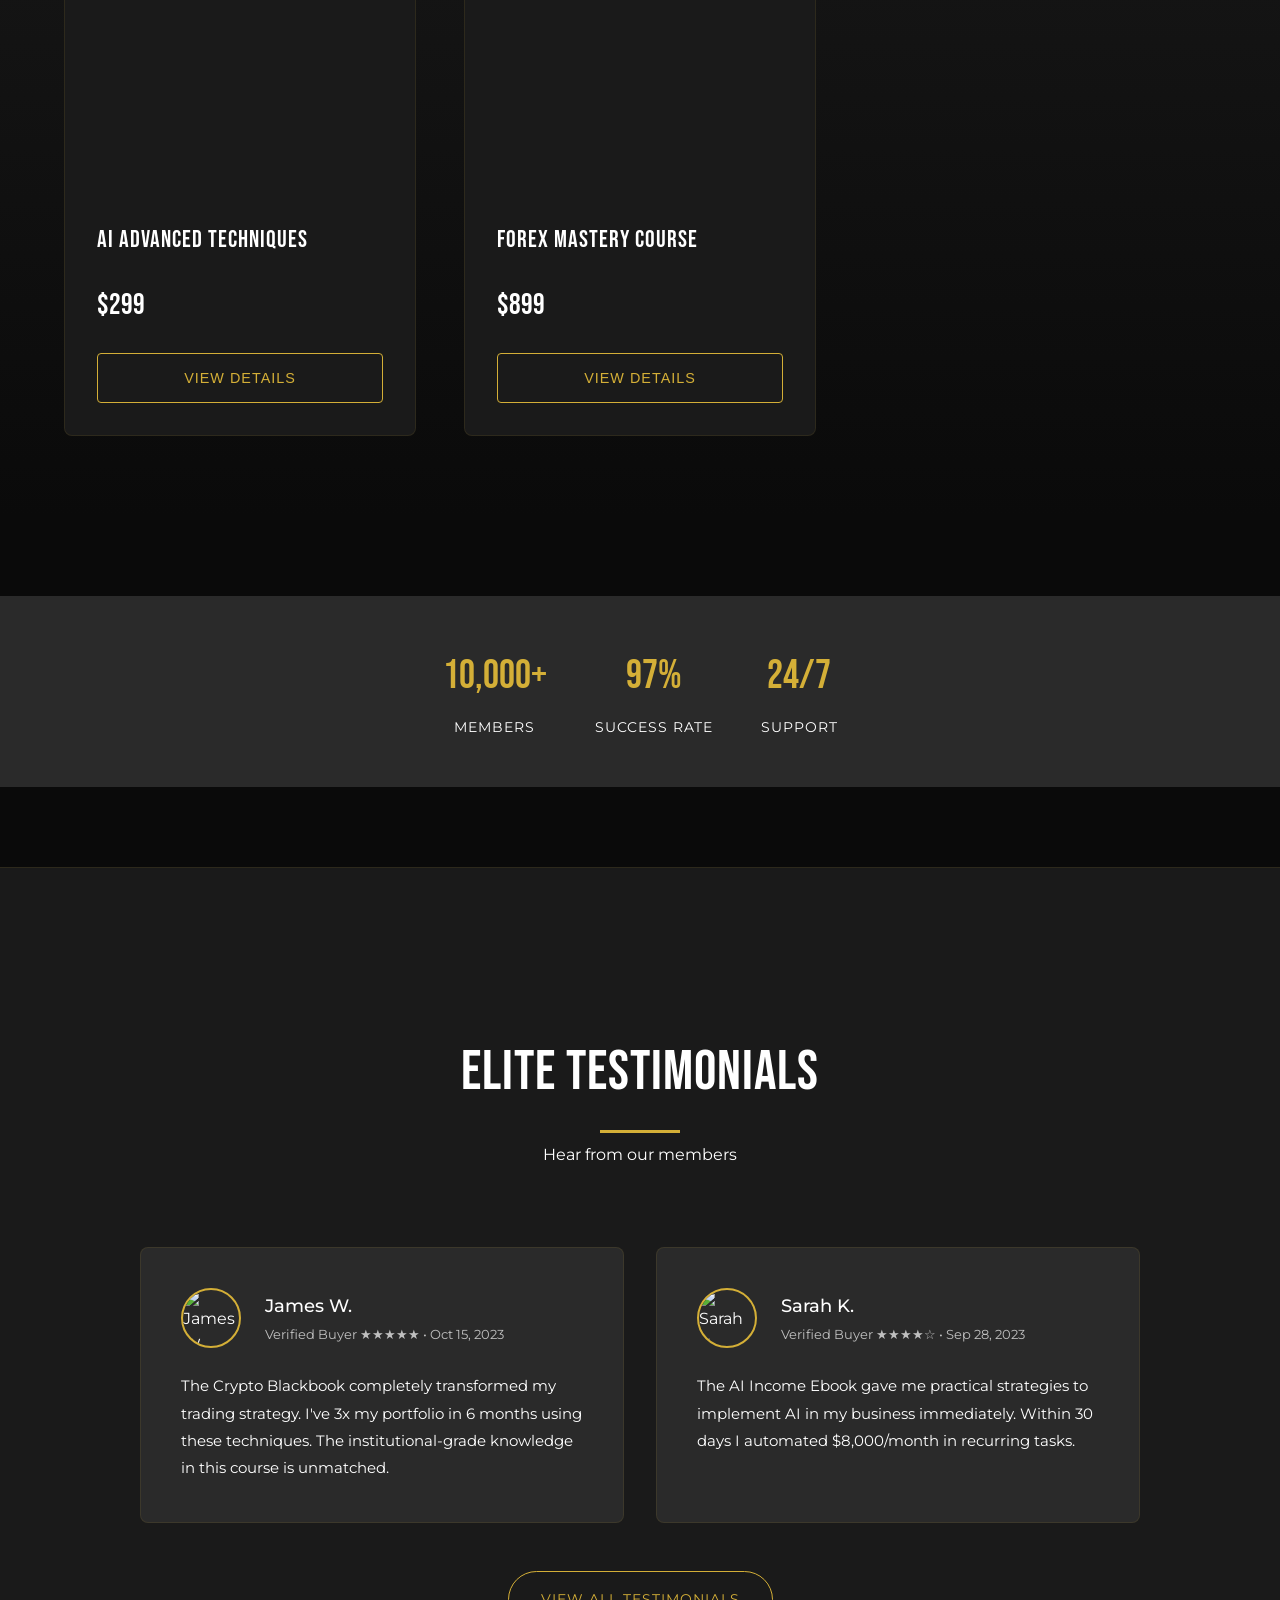
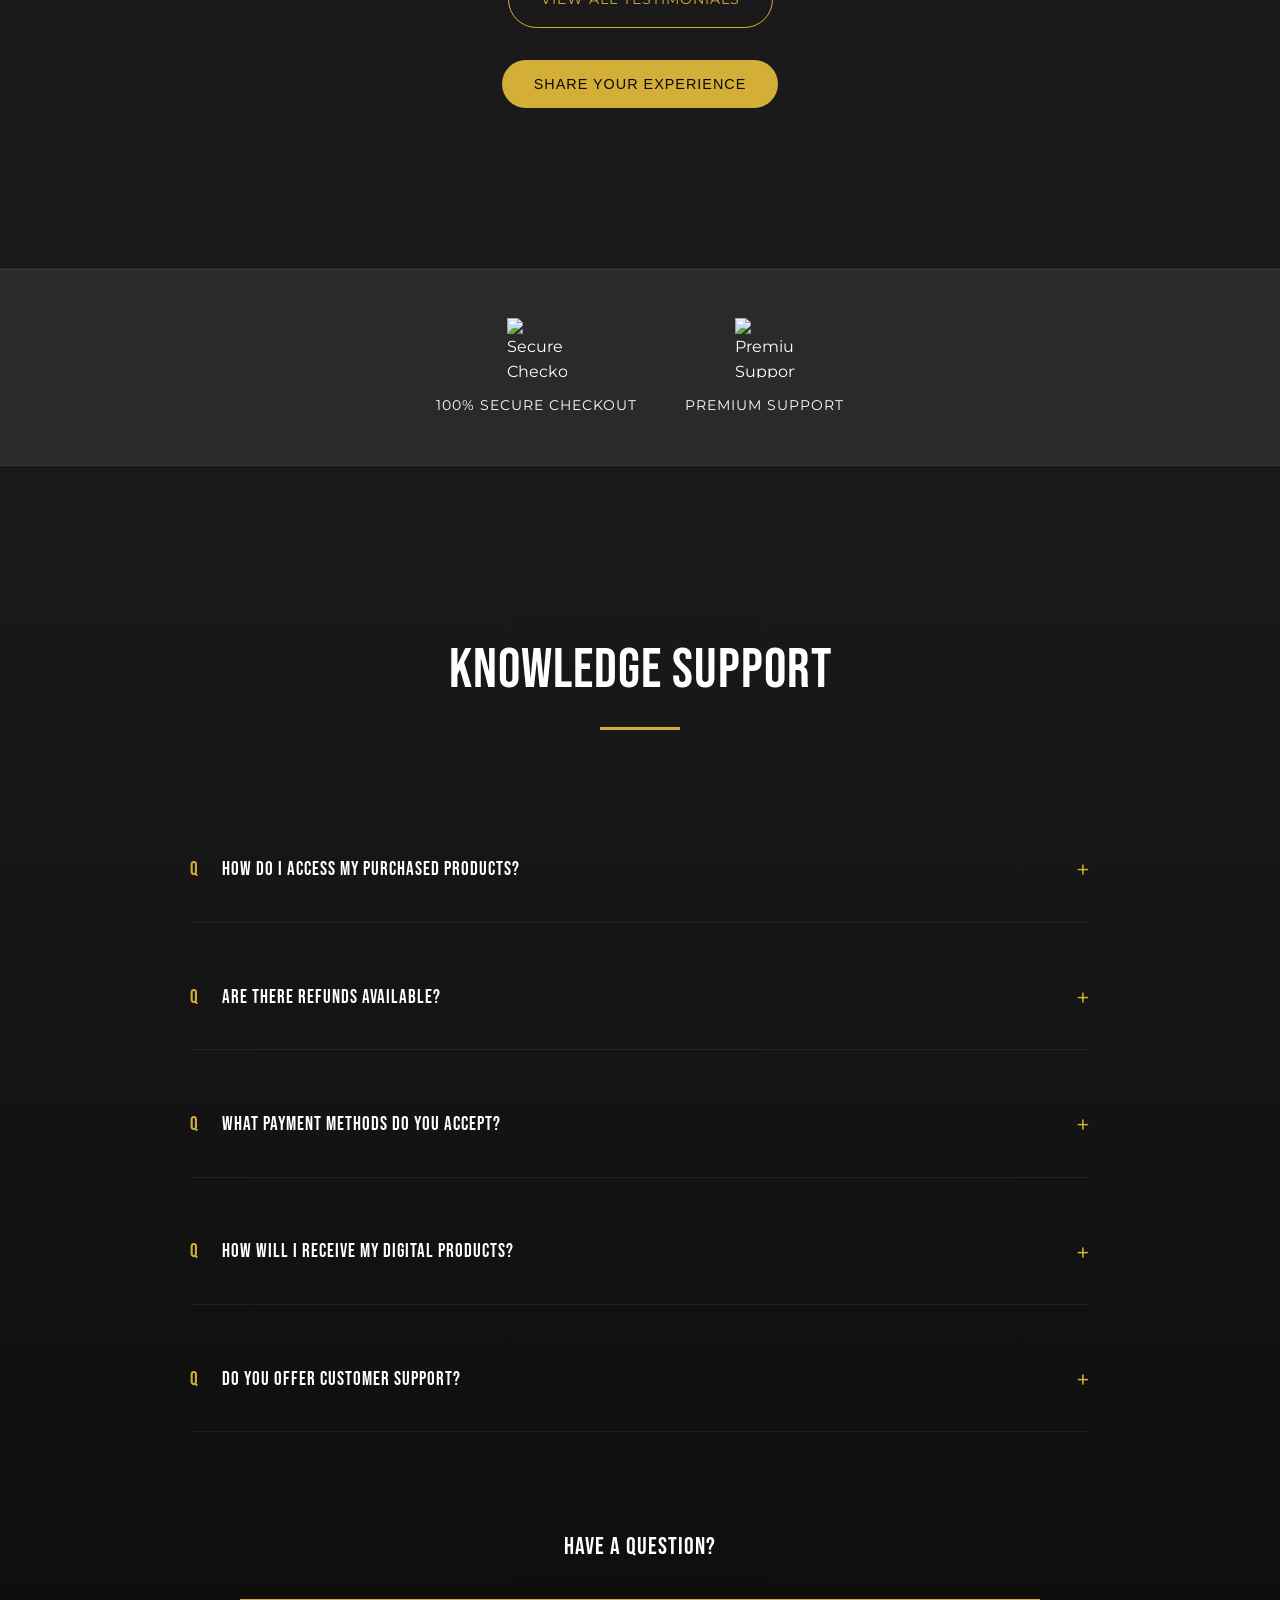
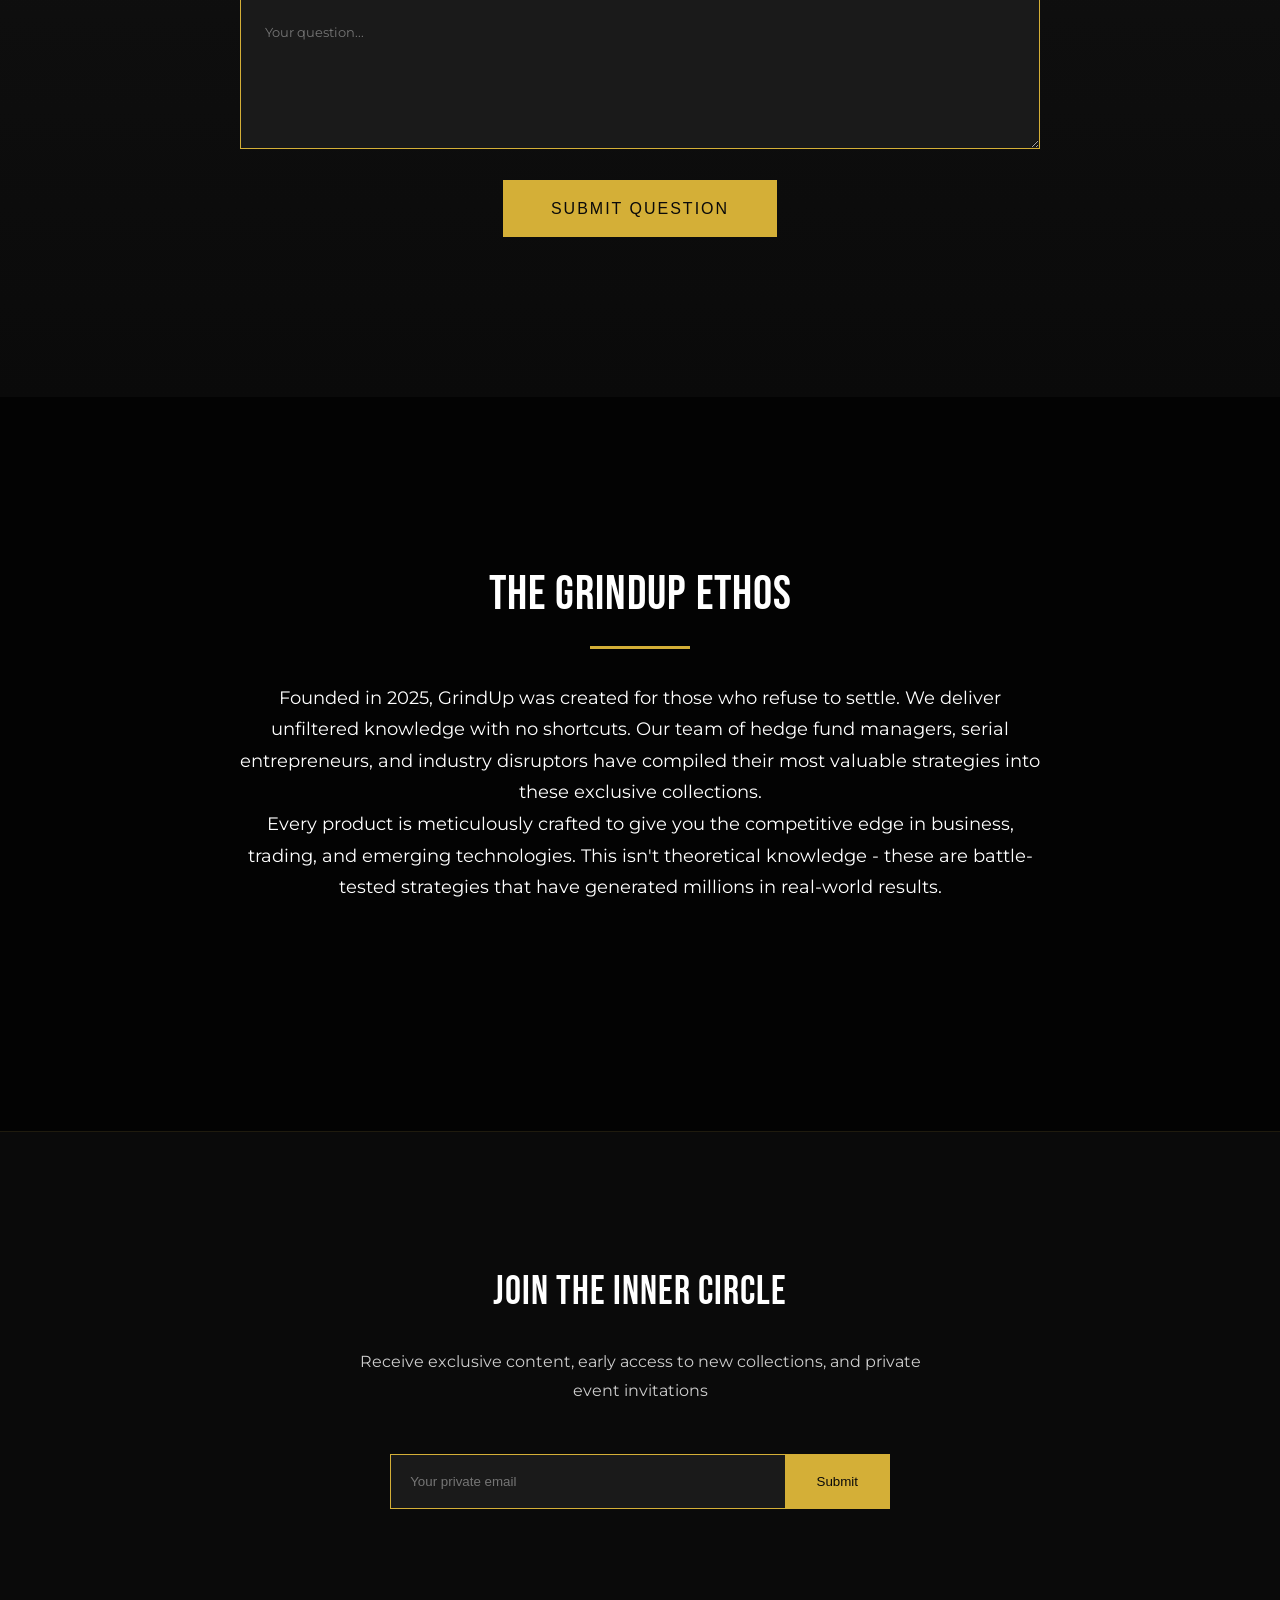
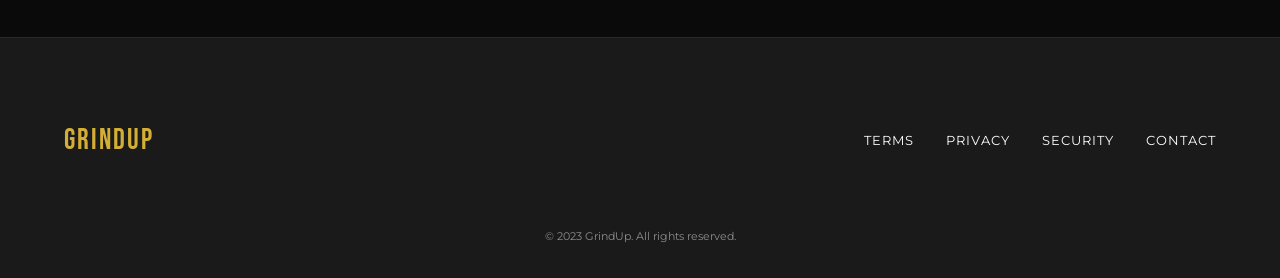
==== commit 74b69aed: "Update index.html" ====
--- a/index.html
+++ b/index.html
@@ -202,6 +202,69 @@
       background: rgba(212,175,55,0.1);
     }
 
+    .user-dropdown {
+      position: relative;
+      margin-left: 2rem;
+      display: none;
+    }
+
+    .user-avatar {
+      width: 40px;
+      height: 40px;
+      border-radius: 50%;
+      border: 2px solid var(--gold);
+      overflow: hidden;
+      cursor: pointer;
+      background: var(--medium-gray);
+      display: flex;
+      align-items: center;
+      justify-content: center;
+    }
+
+    .user-avatar img {
+      width: 100%;
+      height: 100%;
+      object-fit: cover;
+    }
+
+    .dropdown-menu {
+      position: absolute;
+      right: 0;
+      top: 50px;
+      background: var(--dark-gray);
+      border: 1px solid var(--gold);
+      border-radius: 4px;
+      padding: 1rem;
+      display: none;
+      min-width: 200px;
+      z-index: 1001;
+    }
+
+    .dropdown-menu a {
+      display: block;
+      padding: 0.5rem 0;
+      color: var(--white);
+      transition: color 0.3s ease;
+    }
+
+    .dropdown-menu a:hover {
+      color: var(--gold);
+    }
+
+    .dropdown-menu button {
+      background: none;
+      border: none;
+      color: var(--gold-light);
+      padding: 0.5rem 0;
+      cursor: pointer;
+      width: 100%;
+      text-align: left;
+    }
+
+    .dropdown-menu button:hover {
+      color: var(--gold);
+    }
+
     .mobile-menu-toggle {
       display: none;
       background: transparent;
@@ -309,6 +372,30 @@
       box-shadow: 0 10px 25px rgba(212,175,55,0.4);
     }
 
+    /* ===== FEATURED BANNER ===== */
+    .featured-banner {
+      background: linear-gradient(rgba(0,0,0,0.7), rgba(0,0,0,0.7)), 
+                  url('assets/images/banner-bg.jpg');
+      background-size: cover;
+      padding: 5rem;
+      text-align: center;
+      position: relative;
+    }
+
+    .featured-banner h3 {
+      font-family: var(--font-heading);
+      font-size: 1.8rem;
+      color: var(--gold);
+      margin-bottom: 1rem;
+      letter-spacing: 2px;
+    }
+
+    .featured-banner h2 {
+      font-size: 3rem;
+      margin-bottom: 2rem;
+      line-height: 1.2;
+    }
+
     /* ===== PREMIUM PRODUCTS SECTION ===== */
     .products-section {
       padding: 10rem 5%;
@@ -379,6 +466,59 @@
       background: var(--gold);
       border-color: var(--gold);
       color: var(--black);
+    }
+
+    .advanced-filters {
+      background: var(--medium-gray);
+      padding: 2rem;
+      border-radius: 8px;
+      margin-bottom: 3rem;
+      display: none;
+    }
+
+    .advanced-filters.active {
+      display: block;
+    }
+
+    .price-filter {
+      margin-bottom: 2rem;
+    }
+
+    .price-filter h4 {
+      margin-bottom: 1rem;
+      font-family: var(--font-body);
+      font-weight: 500;
+    }
+
+    .price-values {
+      display: flex;
+      justify-content: space-between;
+      margin-top: 0.5rem;
+    }
+
+    .stars-filter {
+      display: flex;
+      gap: 1rem;
+    }
+
+    .stars-filter span {
+      cursor: pointer;
+      transition: all 0.3s ease;
+    }
+
+    .stars-filter span:hover {
+      color: var(--gold);
+    }
+
+    .toggle-filters {
+      background: transparent;
+      border: none;
+      color: var(--gold);
+      text-decoration: underline;
+      cursor: pointer;
+      margin-bottom: 1rem;
+      display: block;
+      margin: 0 auto 2rem;
     }
 
     .product-grid {
@@ -516,6 +656,25 @@
       background: rgba(212,175,55,0.1);
     }
 
+    .quickview-btn {
+      position: absolute;
+      bottom: 2rem;
+      left: 50%;
+      transform: translateX(-50%);
+      background: rgba(0,0,0,0.7);
+      color: var(--white);
+      padding: 0.5rem 1rem;
+      border: 1px solid var(--gold);
+      border-radius: 4px;
+      opacity: 0;
+      transition: all 0.3s ease;
+      z-index: 2;
+    }
+
+    .product-card:hover .quickview-btn {
+      opacity: 1;
+    }
+
     .view-all-container {
       text-align: center;
       margin-top: 4rem;
@@ -534,6 +693,74 @@
   
     .view-all-btn:hover {
       background: rgba(212,175,55,0.1);
+    }
+
+    /* ===== RECENTLY VIEWED ===== */
+    .recently-viewed {
+      padding: 5rem 5%;
+      background: var(--dark-gray);
+    }
+
+    /* ===== RECOMMENDED PRODUCTS ===== */
+    .recommended-products {
+      padding: 5rem 5%;
+      background: linear-gradient(to bottom, var(--dark-gray) 0%, var(--black) 100%);
+    }
+
+    /* ===== SOCIAL PROOF ===== */
+    .social-proof {
+      display: flex;
+      justify-content: center;
+      gap: 3rem;
+      padding: 3rem;
+      background: var(--medium-gray);
+      margin: 5rem 0;
+    }
+
+    .proof-item {
+      text-align: center;
+    }
+
+    .proof-value {
+      font-family: var(--font-heading);
+      font-size: 2.5rem;
+      color: var(--gold);
+      margin-bottom: 0.5rem;
+    }
+
+    .proof-label {
+      font-size: 0.9rem;
+      text-transform: uppercase;
+      letter-spacing: 1px;
+    }
+
+    /* ===== TRUST BADGES ===== */
+    .trust-badges {
+      display: flex;
+      justify-content: center;
+      gap: 3rem;
+      padding: 3rem;
+      background: var(--medium-gray);
+      border-top: 1px solid rgba(212,175,55,0.1);
+      border-bottom: 1px solid rgba(212,175,55,0.1);
+    }
+
+    .badge-item {
+      display: flex;
+      flex-direction: column;
+      align-items: center;
+      gap: 1rem;
+    }
+
+    .badge-item img {
+      width: 60px;
+      height: 60px;
+    }
+
+    .badge-item p {
+      font-size: 0.9rem;
+      text-transform: uppercase;
+      letter-spacing: 1px;
     }
 
     /* ===== LUXURY REVIEWS SECTION ===== */
@@ -1082,6 +1309,66 @@
       resize: vertical;
     }
 
+    /* ===== QUICK VIEW MODAL ===== */
+    .quickview-content {
+      display: flex;
+      max-width: 900px;
+      width: 90%;
+      background: var(--dark-gray);
+      border-radius: 8px;
+      overflow: hidden;
+    }
+
+    .quickview-left {
+      flex: 1;
+      padding: 2rem;
+      display: flex;
+      align-items: center;
+      justify-content: center;
+      background: var(--medium-gray);
+    }
+
+    .quickview-left img {
+      max-width: 100%;
+      max-height: 400px;
+      object-fit: contain;
+    }
+
+    .quickview-right {
+      flex: 1;
+      padding: 3rem;
+    }
+
+    .quickview-title {
+      font-size: 2rem;
+      margin-bottom: 1rem;
+    }
+
+    .quickview-price {
+      font-size: 1.8rem;
+      font-family: var(--font-heading);
+      margin-bottom: 1.5rem;
+      color: var(--gold);
+    }
+
+    .quickview-rating {
+      color: var(--gold);
+      margin-bottom: 1.5rem;
+    }
+
+    .quickview-desc {
+      margin-bottom: 2rem;
+      line-height: 1.6;
+    }
+
+    .view-full-details {
+      display: block;
+      margin-top: 1rem;
+      text-align: center;
+      color: var(--gold-light);
+      text-decoration: underline;
+    }
+
     /* ===== LOGIN MODAL ===== */
     .auth-modal-content {
       background: var(--dark-gray);
@@ -1169,6 +1456,49 @@
       text-decoration: underline;
     }
 
+    /* ===== SIGNUP MODAL ===== */
+    .signup-modal-content {
+      background: var(--dark-gray);
+      border: 1px solid var(--gold);
+      max-width: 500px;
+      width: 90%;
+      padding: 3rem;
+      position: relative;
+      border-radius: 8px;
+      box-shadow: 0 20px 50px rgba(0,0,0,0.5);
+    }
+
+    /* ===== EXIT INTENT POPUP ===== */
+    .exit-popup-content {
+      text-align: center;
+      padding: 3rem;
+      max-width: 500px;
+      width: 90%;
+    }
+
+    .exit-popup-content h3 {
+      font-size: 1.8rem;
+      margin-bottom: 1rem;
+    }
+
+    .exit-popup-content p {
+      margin-bottom: 2rem;
+      opacity: 0.8;
+    }
+
+    .exit-popup-form {
+      display: flex;
+      flex-direction: column;
+      gap: 1rem;
+    }
+
+    .exit-popup-form input {
+      padding: 1rem;
+      background: var(--medium-gray);
+      border: 1px solid var(--gold);
+      color: var(--white);
+    }
+
     /* ===== ANIMATIONS ===== */
     @keyframes fadeIn {
       from { opacity: 0; }
@@ -1194,6 +1524,10 @@
       
       .reviews-container {
         grid-template-columns: 1fr;
+      }
+
+      .quickview-content {
+        flex-direction: column;
       }
     }
 
@@ -1254,6 +1588,19 @@
       .auth-modal-content {
         padding: 2rem 1.5rem;
       }
+
+      .social-proof, .trust-badges {
+        flex-direction: column;
+        gap: 2rem;
+      }
+
+      .featured-banner {
+        padding: 3rem 2rem;
+      }
+
+      .featured-banner h2 {
+        font-size: 2.2rem;
+      }
     }
 
     @media (max-width: 576px) {
@@ -1315,6 +1662,17 @@
         <a href="reviews.html">All Reviews</a>
         <a href="#about">Our Ethos</a>
         <button class="auth-trigger" id="login-btn">Login</button>
+        <div class="user-dropdown" id="user-dropdown">
+          <button class="user-avatar" id="user-avatar">
+            <img src="assets/images/default-avatar.jpg" alt="User">
+          </button>
+          <div class="dropdown-menu">
+            <a href="dashboard.html">Dashboard</a>
+            <a href="purchases.html">My Purchases</a>
+            <a href="settings.html">Settings</a>
+            <button id="logout-btn">Logout</button>
+          </div>
+        </div>
       </div>
       <button class="mobile-menu-toggle" id="mobile-menu-toggle">☰</button>
     </nav>
@@ -1333,10 +1691,35 @@
       </div>
     </section>
 
+    <!-- Featured Banner -->
+    <section class="featured-banner">
+      <h3>LIMITED TIME OFFER</h3>
+      <h2>Get 40% Off All Business Collections</h2>
+      <button class="cta-gold">Shop Now</button>
+    </section>
+
     <!-- Premium Products Section -->
     <section id="products" class="products-section">
       <div class="section-header">
         <h2>Curated Knowledge</h2>
+        <button class="toggle-filters" id="toggle-filters">+ Advanced Filters</button>
+        <div class="advanced-filters" id="advanced-filters">
+          <div class="price-filter">
+            <h4>Price Range</h4>
+            <input type="range" id="price-range" min="0" max="5000" step="50">
+            <div class="price-values">
+              <span id="min-price">$0</span>
+              <span id="max-price">$5000</span>
+            </div>
+          </div>
+          <div class="rating-filter">
+            <h4>Minimum Rating</h4>
+            <div class="stars-filter">
+              <span class="filter-star" data-rating="4">★★★★☆ & Up</span>
+              <span class="filter-star" data-rating="3">★★★☆☆ & Up</span>
+            </div>
+          </div>
+        </div>
         <div class="filter-tabs" id="filter-tabs">
           <button class="filter-btn active" data-category="all">All</button>
           <button class="filter-btn" data-category="business">Business</button>
@@ -1348,11 +1731,12 @@
       </div>
       <div class="product-grid" id="product-grid">
         <!-- Product 1 -->
-        <div class="product-card" data-category="ai business">
+        <div class="product-card" data-category="ai business" data-price="199" data-rating="5">
           <a href="GrindUp_AI_Income_Ebook.html" class="product-card-link" aria-label="View AI Income Ebook"></a>
           <div class="product-badge bestseller">BESTSELLER</div>
           <div class="product-image">
             <img src="assets/Images/ebook-cover.jpg" alt="AI Income Ebook" loading="lazy">
+            <button class="quickview-btn" data-product="ai-ebook">Quick View</button>
           </div>
           <div class="product-info">
             <h3>GrindUp AI Income Ebook</h3>
@@ -1363,11 +1747,12 @@
         </div>
         
         <!-- Product 2 -->
-        <div class="product-card" data-category="crypto trading">
+        <div class="product-card" data-category="crypto trading" data-price="1499" data-rating="4">
           <a href="crypto-blackbook.html" class="product-card-link" aria-label="View Crypto Blackbook"></a>
           <div class="product-badge bestseller">BESTSELLER</div>
           <div class="product-image">
             <img src="assets/images/crypto-blackbook.jpg" alt="Crypto Blackbook" loading="lazy">
+            <button class="quickview-btn" data-product="crypto-blackbook">Quick View</button>
           </div>
           <div class="product-info">
             <h3>Crypto Blackbook</h3>
@@ -1378,11 +1763,12 @@
         </div>
         
         <!-- Product 3 -->
-        <div class="product-card" data-category="business">
+        <div class="product-card" data-category="business" data-price="0" data-rating="4">
           <a href="wealth-foundations.html" class="product-card-link" aria-label="View Wealth Foundations"></a>
           <div class="product-badge free">FREE</div>
           <div class="product-image">
             <img src="assets/images/wealth-foundations.jpg" alt="Wealth Foundations" loading="lazy">
+            <button class="quickview-btn" data-product="wealth-foundations">Quick View</button>
           </div>
           <div class="product-info">
             <h3>Wealth Foundations</h3>
@@ -1394,6 +1780,42 @@
       </div>
       <div class="view-all-container">
         <a href="products.html" class="view-all-btn">View All Collections</a>
+      </div>
+    </section>
+
+    <!-- Recently Viewed -->
+    <section class="recently-viewed">
+      <div class="section-header">
+        <h2>Recently Viewed</h2>
+      </div>
+      <div class="product-grid" id="recently-viewed-grid">
+        <!-- Will be populated dynamically -->
+      </div>
+    </section>
+
+    <!-- Recommended Products -->
+    <section class="recommended-products">
+      <div class="section-header">
+        <h2>Recommended For You</h2>
+      </div>
+      <div class="product-grid" id="recommended-grid">
+        <!-- Will be populated dynamically -->
+      </div>
+    </section>
+
+    <!-- Social Proof -->
+    <section class="social-proof">
+      <div class="proof-item">
+        <div class="proof-value">10,000+</div>
+        <div class="proof-label">Members</div>
+      </div>
+      <div class="proof-item">
+        <div class="proof-value">97%</div>
+        <div class="proof-label">Success Rate</div>
+      </div>
+      <div class="proof-item">
+        <div class="proof-value">24/7</div>
+        <div class="proof-label">Support</div>
       </div>
     </section>
 
@@ -1434,6 +1856,18 @@
       </div>
       <a href="reviews.html" class="view-all-reviews">View All Testimonials</a>
       <button class="leave-review" id="leave-review-btn">Share Your Experience</button>
+    </section>
+
+    <!-- Trust Badges -->
+    <section class="trust-badges">
+      <div class="badge-item">
+        <img src="assets/icons/secure-checkout.svg" alt="Secure Checkout">
+        <p>100% Secure Checkout</p>
+      </div>
+      <div class="badge-item">
+        <img src="assets/icons/support.svg" alt="Premium Support">
+        <p>Premium Support</p>
+      </div>
     </section>
 
     <!-- Knowledge Support Section -->
@@ -1573,6 +2007,24 @@
       </div>
     </div>
 
+    <!-- Quick View Modal -->
+    <div id="quickview-modal" class="modal">
+      <div class="quickview-content">
+        <button class="close-modal">&times;</button>
+        <div class="quickview-left">
+          <img id="quickview-image" src="" alt="">
+        </div>
+        <div class="quickview-right">
+          <h3 id="quickview-title"></h3>
+          <div class="quickview-price" id="quickview-price"></div>
+          <div class="quickview-rating" id="quickview-rating"></div>
+          <p id="quickview-desc"></p>
+          <button class="cta-gold">Add to Cart</button>
+          <a href="#" class="view-full-details">View Full Details</a>
+        </div>
+      </div>
+    </div>
+
     <!-- Login Modal -->
     <div id="auth-modal" class="modal">
       <div class="auth-modal-content">
@@ -1629,6 +2081,19 @@
         </div>
       </div>
     </div>
+
+    <!-- Exit Intent Popup -->
+    <div id="exit-popup" class="modal">
+      <div class="exit-popup-content">
+        <button class="close-modal">&times;</button>
+        <h3>Wait! Get 10% Off</h3>
+        <p>Enter your email to receive your discount code</p>
+        <form class="exit-popup-form">
+          <input type="email" placeholder="Your email" required>
+          <button type="submit" class="cta-gold">Get My Discount</button>
+        </form>
+      </div>
+    </div>
   </div>
 
   <script>
@@ -1644,6 +2109,19 @@
 
       // Initialize other elements after load
       checkVisibility();
+      
+      // Check if user is logged in
+      if(localStorage.getItem('loggedIn')) {
+        document.getElementById('login-btn').style.display = 'none';
+        document.getElementById('user-dropdown').style.display = 'block';
+      }
+      
+      // Load recently viewed and recommended products
+      updateRecentlyViewed();
+      loadRecommendedProducts();
+      
+      // Initialize exit intent popup
+      setupExitIntent();
     });
 
     // ===== NAVBAR SCROLL EFFECT =====
@@ -1671,6 +2149,26 @@
         navLinks.classList.remove('active');
         mobileMenuToggle.textContent = '☰';
       });
+    });
+
+    // ===== USER DROPDOWN =====
+    document.getElementById('user-avatar').addEventListener('click', function(e) {
+      e.stopPropagation();
+      document.querySelector('.dropdown-menu').style.display = 
+        document.querySelector('.dropdown-menu').style.display === 'block' ? 'none' : 'block';
+    });
+
+    // Close dropdown when clicking outside
+    document.addEventListener('click', function() {
+      document.querySelector('.dropdown-menu').style.display = 'none';
+    });
+
+    // ===== LOGOUT =====
+    document.getElementById('logout-btn').addEventListener('click', function() {
+      localStorage.removeItem('loggedIn');
+      document.getElementById('login-btn').style.display = 'block';
+      document.getElementById('user-dropdown').style.display = 'none';
+      showNotification('Logged Out', 'You have been successfully logged out.');
     });
 
     // ===== SMOOTH SCROLL =====
@@ -1699,6 +2197,23 @@
       document.getElementById('products').scrollIntoView({
         behavior: 'smooth'
       });
+    });
+
+    // ===== TOGGLE ADVANCED FILTERS =====
+    document.getElementById('toggle-filters').addEventListener('click', function() {
+      const filters = document.getElementById('advanced-filters');
+      filters.classList.toggle('active');
+      this.textContent = filters.classList.contains('active') ? '- Hide Filters' : '+ Advanced Filters';
+    });
+
+    // ===== PRICE RANGE FILTER =====
+    const priceRange = document.getElementById('price-range');
+    const minPrice = document.getElementById('min-price');
+    const maxPrice = document.getElementById('max-price');
+
+    priceRange.addEventListener('input', function() {
+      minPrice.textContent = '$0';
+      maxPrice.textContent = '$' + this.value;
     });
 
     // ===== FILTER PRODUCTS =====
@@ -1730,18 +2245,140 @@
       const link = card.querySelector('.product-card-link');
       const button = card.querySelector('.view-product');
       
+      // Track recently viewed
+      card.addEventListener('click', function() {
+        if (!localStorage.getItem('recentlyViewed')) {
+          localStorage.setItem('recentlyViewed', JSON.stringify([]));
+        }
+        const viewed = JSON.parse(localStorage.getItem('recentlyViewed'));
+        const productId = card.dataset.category.split(' ')[0]; // Simplified ID
+        if (!viewed.includes(productId)) {
+          viewed.push(productId);
+          localStorage.setItem('recentlyViewed', JSON.stringify(viewed));
+          updateRecentlyViewed();
+        }
+      });
+      
       // Prevent the card link from triggering when clicking the button
       button.addEventListener('click', function(e) {
         e.stopPropagation();
       });
-      
-      // Make the entire card clickable except the button
-      card.addEventListener('click', function(e) {
-        if (!e.target.closest('.view-product')) {
-          link.click();
+    });
+
+    // ===== UPDATE RECENTLY VIEWED =====
+    function updateRecentlyViewed() {
+      const viewedGrid = document.getElementById('recently-viewed-grid');
+      if (localStorage.getItem('recentlyViewed')) {
+        const viewed = JSON.parse(localStorage.getItem('recentlyViewed'));
+        // In a real app, you would fetch these products from your database
+        viewedGrid.innerHTML = viewed.map(id => {
+          // Simplified example - in reality you'd match with actual products
+          return `
+            <div class="product-card" data-category="${id}">
+              <div class="product-image">
+                <img src="assets/images/${id}-product.jpg" alt="${id}">
+              </div>
+              <div class="product-info">
+                <h3>Recently Viewed ${id}</h3>
+                <button class="view-product">View Again</button>
+              </div>
+            </div>
+          `;
+        }).join('');
+      }
+    }
+
+    // ===== RECOMMENDED PRODUCTS =====
+    function loadRecommendedProducts() {
+      // In a real app, this would be based on user behavior or preferences
+      const recommendedGrid = document.getElementById('recommended-grid');
+      recommendedGrid.innerHTML = `
+        <div class="product-card" data-category="ai">
+          <div class="product-image">
+            <img src="assets/images/ai-advanced.jpg" alt="AI Advanced">
+          </div>
+          <div class="product-info">
+            <h3>AI Advanced Techniques</h3>
+            <div class="product-price">$299</div>
+            <button class="view-product">View Details</button>
+          </div>
+        </div>
+        <div class="product-card" data-category="trading">
+          <div class="product-image">
+            <img src="assets/images/forex-mastery.jpg" alt="Forex Mastery">
+          </div>
+          <div class="product-info">
+            <h3>Forex Mastery Course</h3>
+            <div class="product-price">$899</div>
+            <button class="view-product">View Details</button>
+          </div>
+        </div>
+      `;
+    }
+
+    // ===== QUICK VIEW MODAL =====
+    document.querySelectorAll('.quickview-btn').forEach(btn => {
+      btn.addEventListener('click', function(e) {
+        e.stopPropagation();
+        const productId = this.dataset.product;
+        const quickviewModal = document.getElementById('quickview-modal');
+        
+        // In a real app, you would fetch this data from your database
+        const productData = {
+          'ai-ebook': {
+            title: 'GrindUp AI Income Ebook',
+            price: '$1.99',
+            rating: '★★★★★ (1,247 reviews)',
+            desc: 'Learn how to leverage AI to create automated income streams. This comprehensive guide covers everything from basic automation to advanced AI implementations across multiple business models.',
+            image: 'assets/Images/ebook-cover.jpg'
+          },
+          'crypto-blackbook': {
+            title: 'Crypto Blackbook',
+            price: '$1,499',
+            rating: '★★★★☆ (892 reviews)',
+            desc: 'Institutional-grade crypto trading strategies that hedge funds don\'t want you to know. Includes proprietary indicators and trade setups that have generated millions in profits.',
+            image: 'assets/images/crypto-blackbook.jpg'
+          },
+          'wealth-foundations': {
+            title: 'Wealth Foundations',
+            price: 'FREE',
+            rating: '★★★★☆ (1.2k reviews)',
+            desc: 'The essential guide to building wealth through smart financial habits, investment strategies, and mindset shifts. Perfect for beginners and those looking to reset their financial approach.',
+            image: 'assets/images/wealth-foundations.jpg'
+          }
+        };
+        
+        if (productData[productId]) {
+          document.getElementById('quickview-title').textContent = productData[productId].title;
+          document.getElementById('quickview-price').textContent = productData[productId].price;
+          document.getElementById('quickview-rating').textContent = productData[productId].rating;
+          document.getElementById('quickview-desc').textContent = productData[productId].desc;
+          document.getElementById('quickview-image').src = productData[productId].image;
+          document.getElementById('quickview-image').alt = productData[productId].title;
+          
+          quickviewModal.classList.add('active');
+          document.body.style.overflow = 'hidden';
         }
       });
     });
+
+    // ===== EXIT INTENT POPUP =====
+    function setupExitIntent() {
+      let mouseY = 0;
+      let shown = false;
+      
+      document.addEventListener('mousemove', function(e) {
+        mouseY = e.clientY;
+        
+        // If mouse moves towards the top of the page and popup hasn't been shown yet
+        if (mouseY < 50 && !shown && !localStorage.getItem('exitPopupShown')) {
+          document.getElementById('exit-popup').classList.add('active');
+          document.body.style.overflow = 'hidden';
+          shown = true;
+          localStorage.setItem('exitPopupShown', 'true');
+        }
+      });
+    }
 
     // ===== SCROLL ANIMATIONS =====
     function checkVisibility() {
@@ -1778,6 +2415,8 @@
     const authModal = document.getElementById('auth-modal');
     const signupModal = document.getElementById('signup-modal');
     const reviewModal = document.getElementById('review-modal');
+    const quickviewModal = document.getElementById('quickview-modal');
+    const exitPopup = document.getElementById('exit-popup');
     const loginBtn = document.getElementById('login-btn');
     const leaveReviewBtn = document.getElementById('leave-review-btn');
     const closeModal = document.querySelectorAll('.close-modal');
@@ -1882,6 +2521,10 @@
     
     document.getElementById('login-form').addEventListener('submit', function(e) {
       e.preventDefault();
+      // Simulate login
+      localStorage.setItem('loggedIn', 'true');
+      document.getElementById('login-btn').style.display = 'none';
+      document.getElementById('user-dropdown').style.display = 'block';
       showNotification('Welcome Back!', 'You have successfully logged in to your account.');
       authModal.classList.remove('active');
       this.reset();
@@ -1889,6 +2532,10 @@
     
     document.getElementById('signup-form').addEventListener('submit', function(e) {
       e.preventDefault();
+      // Simulate signup and login
+      localStorage.setItem('loggedIn', 'true');
+      document.getElementById('login-btn').style.display = 'none';
+      document.getElementById('user-dropdown').style.display = 'block';
       showNotification('Welcome!', 'Your account has been created successfully.');
       signupModal.classList.remove('active');
       this.reset();
@@ -1903,6 +2550,13 @@
     document.querySelector('.newsletter-form').addEventListener('submit', function(e) {
       e.preventDefault();
       showNotification('Thank You!', 'You have been subscribed to our Inner Circle newsletter.');
+      this.reset();
+    });
+
+    document.querySelector('.exit-popup-form').addEventListener('submit', function(e) {
+      e.preventDefault();
+      showNotification('Discount Sent!', 'Check your email for your 10% discount code.');
+      exitPopup.classList.remove('active');
       this.reset();
     });
 
